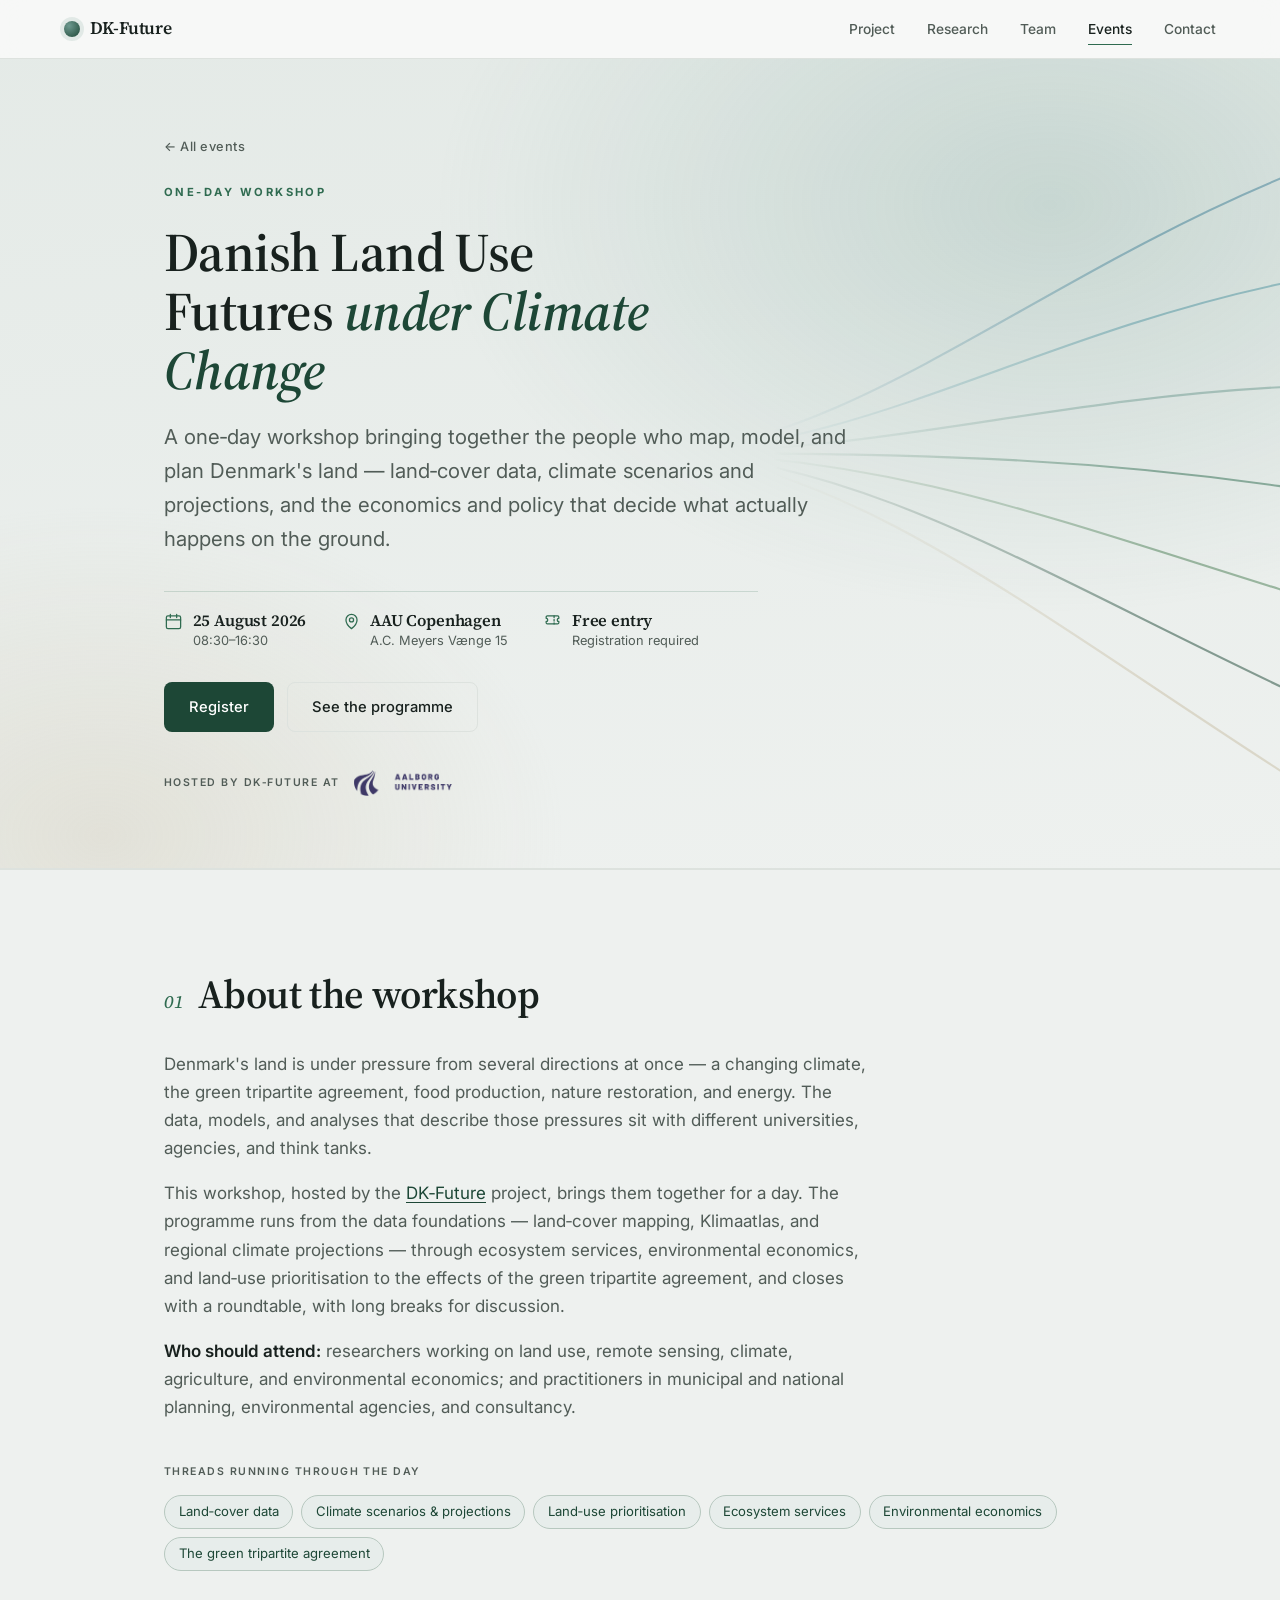
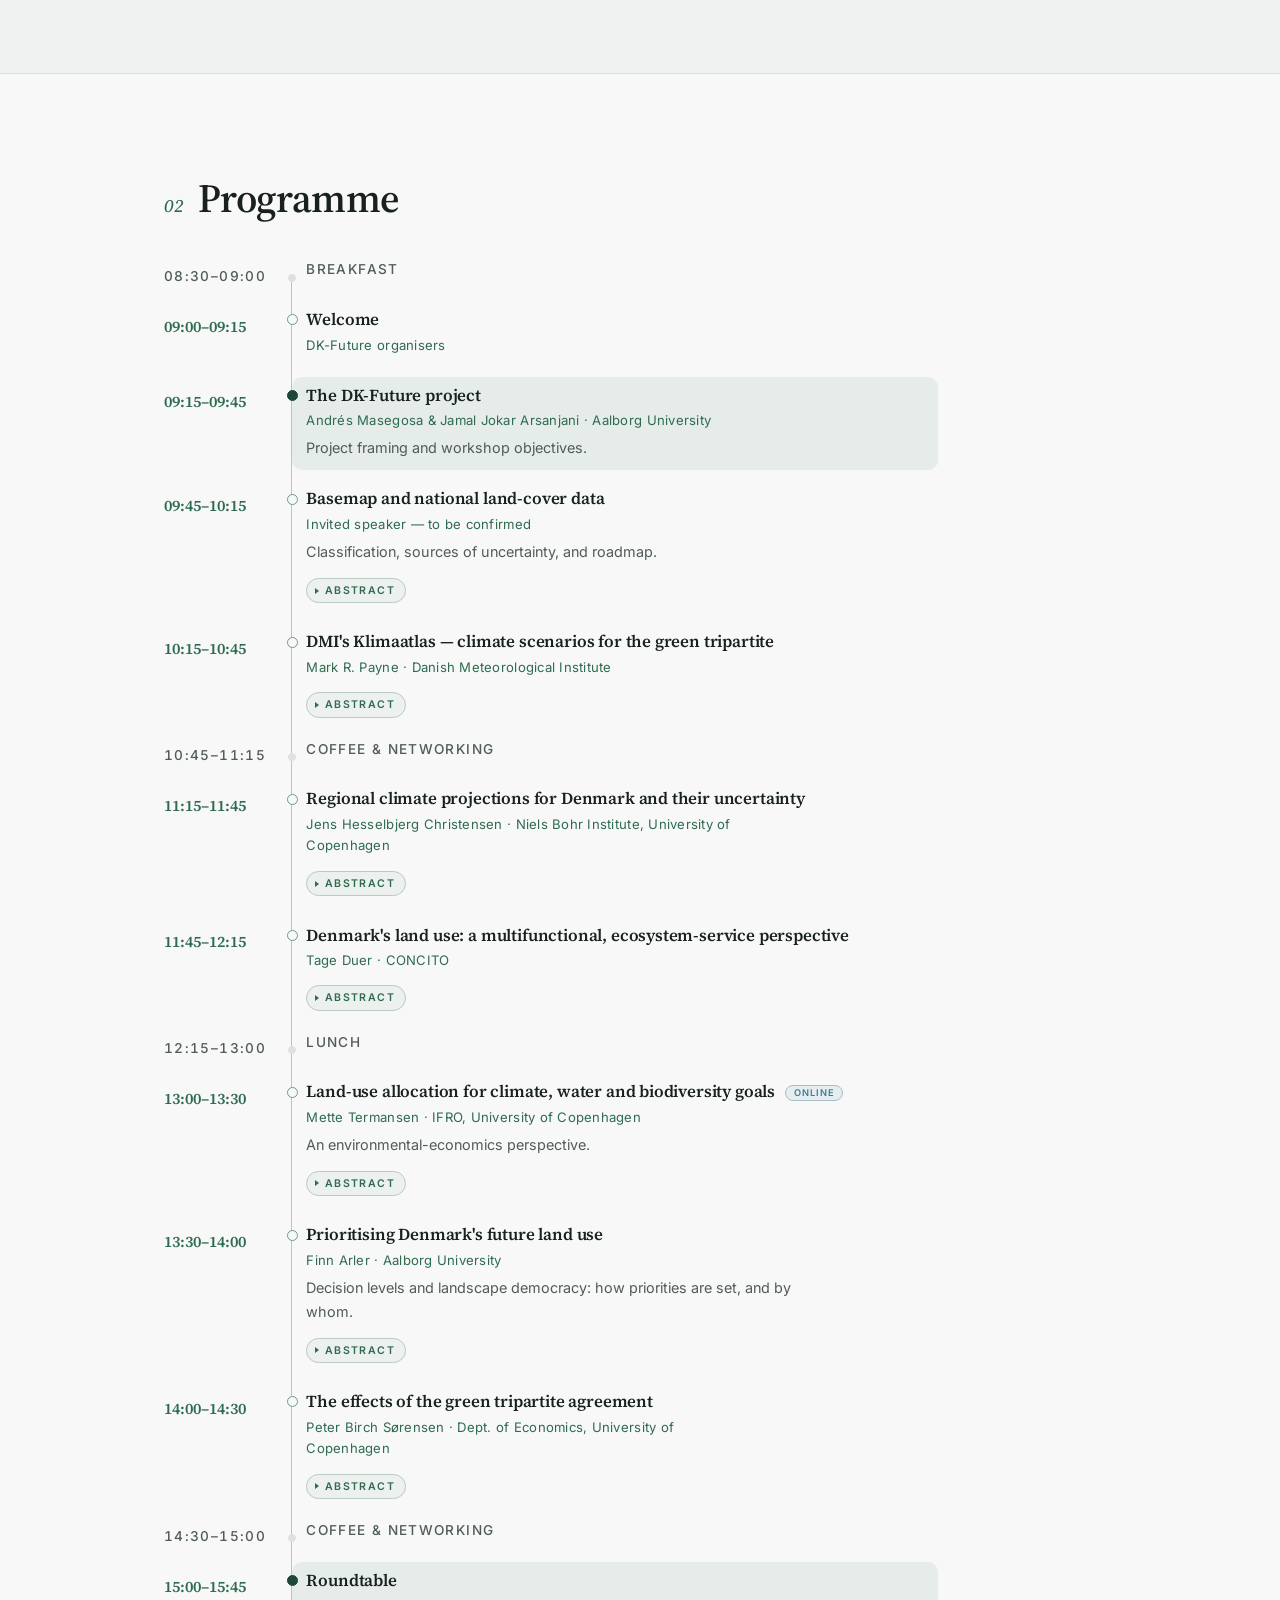
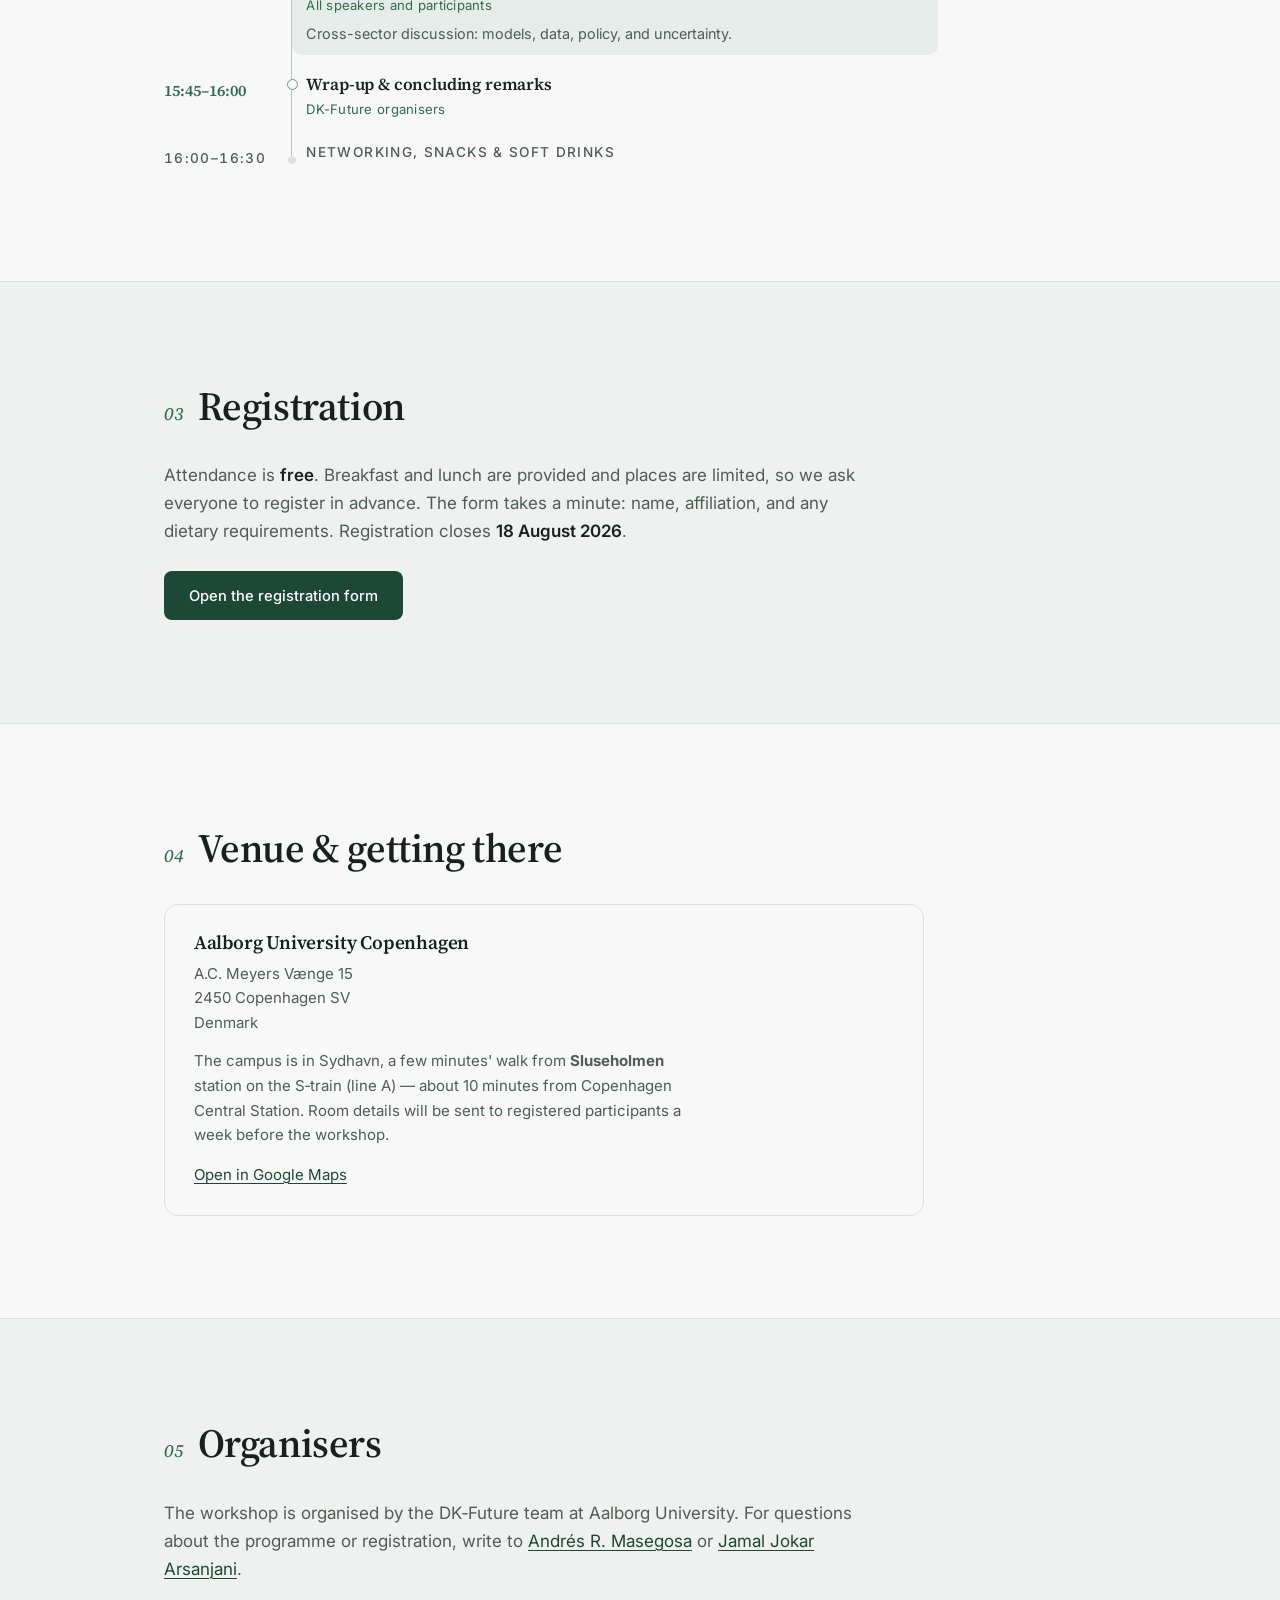
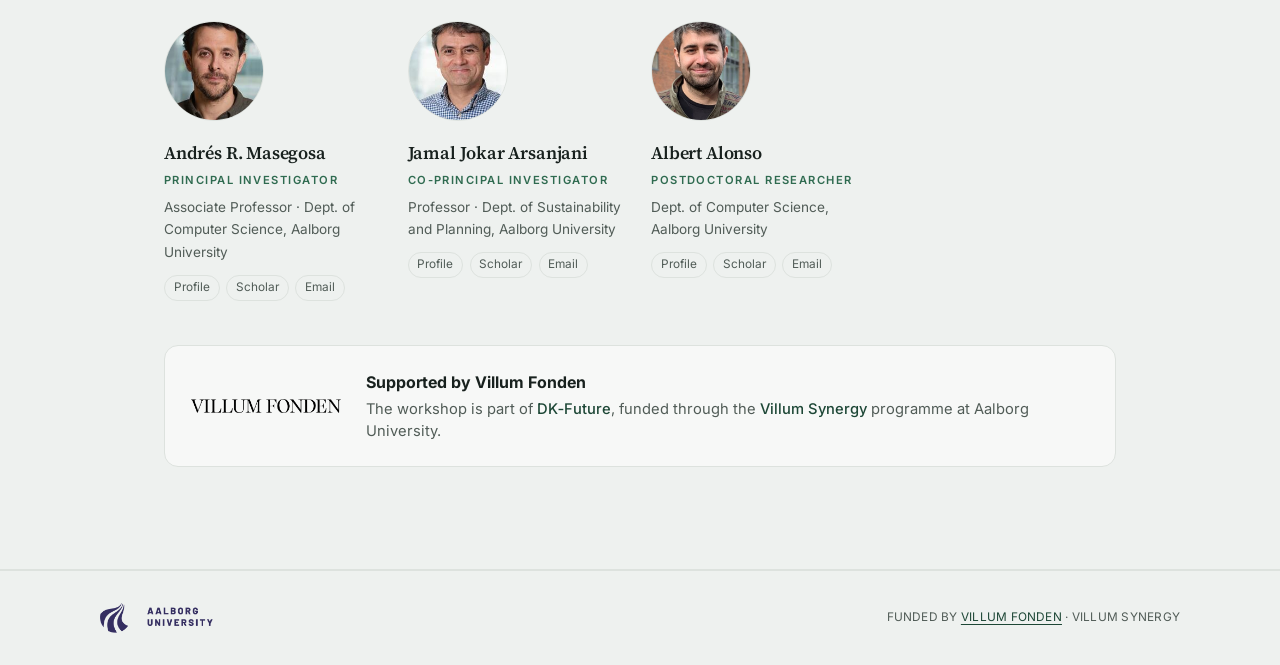
==== workshop-2026-08.html @ b2746bf3 "Reduce registration to the form button The card and its "Open" note wrapped a single link; the detai" ====
<!DOCTYPE html>
<html lang="en">
<head>
  <meta charset="UTF-8" />
  <meta name="viewport" content="width=device-width, initial-scale=1.0" />
  <title>Danish Land Use Futures under Climate Change — DK-Future Workshop</title>
  <meta name="description" content="A one-day DK-Future workshop on land use, climate scenarios, and geospatial modelling in Denmark. 25 August 2026, Aalborg University Copenhagen." />

  <!-- Open Graph -->
  <meta property="og:title" content="Danish Land Use Futures under Climate Change — DK-Future Workshop" />
  <meta property="og:description" content="One-day workshop on land use, climate scenarios, and geospatial modelling in Denmark. 25 August 2026, Aalborg University Copenhagen." />
  <meta property="og:type" content="website" />
  <meta property="og:url" content="https://dkfuture.dk/workshop-2026-08.html" />

  <link rel="icon" href="assets/favicon.svg" type="image/svg+xml" />
  <link rel="preconnect" href="https://fonts.googleapis.com" />
  <link rel="preconnect" href="https://fonts.gstatic.com" crossorigin />
  <link href="https://fonts.googleapis.com/css2?family=Source+Serif+4:ital,opsz,wght@0,8..60,400;0,8..60,500;0,8..60,600;1,8..60,400&family=Inter:wght@400;500;600&display=swap" rel="stylesheet" />
  <link rel="stylesheet" href="assets/style.css" />
</head>
<body class="page-workshop">
  <!-- ===================== Header ===================== -->
  <header class="site-header">
    <a class="brand" href="index.html">
      <span class="brand-mark" aria-hidden="true"></span>
      <span class="brand-text">DK&#8209;Future</span>
    </a>
    <nav class="site-nav">
      <a href="index.html#project">Project</a>
      <a href="index.html#research">Research</a>
      <a href="index.html#team">Team</a>
      <a href="index.html#events" class="is-current">Events</a>
      <a href="index.html#contact">Contact</a>
    </nav>
  </header>

  <!-- ===================== Hero ===================== -->
  <section class="wshero" id="top">
    <!-- The front page's forecast fan, cropped to the spreading half: the viewBox
         starts at the curves' shared origin (700,410), so it sits at the left edge
         and fades out there, with no stray convergence point in mid-air. -->
    <div class="wshero-art" aria-hidden="true">
      <svg class="dk-fan" viewBox="700 100 500 640" preserveAspectRatio="none">
        <path d="M700,410 C850,405 1000,248 1200,150" />
        <path d="M700,410 C860,408 1000,300 1200,250" />
        <path d="M700,410 C880,410 1010,360 1200,348" />
        <path d="M700,410 C860,412 1010,410 1200,442" />
        <path d="M700,410 C880,413 1010,470 1200,540" />
        <path d="M700,410 C860,416 1000,520 1200,632" />
        <path d="M700,410 C850,419 1000,560 1200,712" />
      </svg>
    </div>

    <div class="wshero-inner">
      <a class="backlink" href="index.html#events">&larr; All events</a>
      <p class="eyebrow">One-day workshop</p>
      <h1>Danish Land Use Futures <em>under Climate Change</em></h1>
      <p class="lede">
        A one&#8209;day workshop bringing together the people who map, model, and plan
        Denmark's land &mdash; land&#8209;cover data, climate scenarios and projections,
        and the economics and policy that decide what actually happens on the ground.
      </p>
      <ul class="wsmeta">
        <li>
          <svg viewBox="0 0 24 24" fill="none" stroke="currentColor" stroke-width="1.6" stroke-linecap="round" stroke-linejoin="round" aria-hidden="true">
            <rect x="3" y="5" width="18" height="16" rx="2"/><path d="M3 10h18M8 3v4M16 3v4"/>
          </svg>
          <span><strong>25 August 2026</strong>08:30&ndash;16:30</span>
        </li>
        <li>
          <svg viewBox="0 0 24 24" fill="none" stroke="currentColor" stroke-width="1.6" stroke-linecap="round" stroke-linejoin="round" aria-hidden="true">
            <path d="M12 21s7-5.3 7-11a7 7 0 1 0-14 0c0 5.7 7 11 7 11Z"/><circle cx="12" cy="10" r="2.6"/>
          </svg>
          <span><strong>AAU Copenhagen</strong>A.C. Meyers Vænge 15</span>
        </li>
        <li>
          <svg viewBox="0 0 24 24" fill="none" stroke="currentColor" stroke-width="1.6" stroke-linecap="round" stroke-linejoin="round" aria-hidden="true">
            <path d="M4 8V6.5A1.5 1.5 0 0 1 5.5 5h13A1.5 1.5 0 0 1 20 6.5V8a2 2 0 0 0 0 4v1.5a1.5 1.5 0 0 1-1.5 1.5h-13A1.5 1.5 0 0 1 4 13.5V12a2 2 0 0 0 0-4Z"/>
            <path d="M14 5v10" stroke-dasharray="2 2.4"/>
          </svg>
          <span><strong>Free entry</strong>Registration required</span>
        </li>
      </ul>

      <div class="hero-actions">
        <a class="btn btn-primary" href="#register">Register</a>
        <a class="btn btn-ghost" href="#programme">See the programme</a>
      </div>

      <p class="wshost">
        <span class="wshost-label">Hosted by DK&#8209;Future at</span>
        <a href="https://www.aau.dk/" target="_blank" rel="noopener" aria-label="Aalborg University">
          <img class="wshost-logo" src="assets/img/aau-logo.png" alt="Aalborg University" />
        </a>
      </p>
    </div>
  </section>

  <!-- ===================== About ===================== -->
  <section class="section section-alt" id="about">
    <div class="section-head reveal">
      <span class="section-num">01</span>
      <h2>About the workshop</h2>
    </div>
    <div class="prose reveal">
      <p>
        Denmark's land is under pressure from several directions at once &mdash; a changing
        climate, the green tripartite agreement, food production, nature restoration, and
        energy. The data, models, and analyses that describe those pressures sit with
        different universities, agencies, and think tanks.
      </p>
      <p>
        This workshop, hosted by the <a href="index.html#project">DK&#8209;Future</a> project,
        brings them together for a day. The programme runs from the data foundations &mdash;
        land&#8209;cover mapping, Klimaatlas, and regional climate projections &mdash; through
        ecosystem services, environmental economics, and land&#8209;use prioritisation to the
        effects of the green tripartite agreement, and closes with a roundtable, with long
        breaks for discussion.
      </p>
      <p>
        <strong>Who should attend:</strong> researchers working on land use, remote sensing,
        climate, agriculture, and environmental economics; and practitioners in municipal and
        national planning, environmental agencies, and consultancy.
      </p>
    </div>

    <div class="topics reveal">
      <span class="topics-label">Threads running through the day</span>
      <ul class="topic-list">
        <li>Land&#8209;cover data</li>
        <li>Climate scenarios &amp; projections</li>
        <li>Land&#8209;use prioritisation</li>
        <li>Ecosystem services</li>
        <li>Environmental economics</li>
        <li>The green tripartite agreement</li>
      </ul>
    </div>
  </section>

  <!-- ===================== Programme =====================
       Programme of 3 August 2026. Each row is one <li class="agenda-item"> with
       a time and a body; "is-break" for meals and coffee, "is-highlight" to tint
       an anchor session, <span class="agenda-tag"> for a badge such as Online.
       ====================================================== -->
  <section class="section" id="programme">
    <div class="section-head reveal">
      <span class="section-num">02</span>
      <h2>Programme</h2>
    </div>

    <ol class="agenda reveal">
      <li class="agenda-item is-break">
        <span class="agenda-time">08:30&ndash;09:00</span>
        <div class="agenda-body"><h3>Breakfast</h3></div>
      </li>

      <li class="agenda-item">
        <span class="agenda-time">09:00&ndash;09:15</span>
        <div class="agenda-body">
          <h3>Welcome</h3>
          <p class="agenda-who">DK-Future organisers</p>
        </div>
      </li>

      <li class="agenda-item is-highlight">
        <span class="agenda-time">09:15&ndash;09:45</span>
        <div class="agenda-body">
          <h3>The DK-Future project</h3>
          <p class="agenda-who">Andr&eacute;s Masegosa &amp; Jamal Jokar Arsanjani · Aalborg University</p>
          <p>Project framing and workshop objectives.</p>
        </div>
      </li>

      <li class="agenda-item">
        <span class="agenda-time">09:45&ndash;10:15</span>
        <div class="agenda-body">
          <h3>Basemap and national land-cover data</h3>
          <p class="agenda-who">Invited speaker &mdash; to be confirmed</p>
          <p>Classification, sources of uncertainty, and roadmap.</p>
          <details class="agenda-abstract">
            <summary>Abstract</summary>
            <p>To be announced.</p>
          </details>
        </div>
      </li>

      <li class="agenda-item">
        <span class="agenda-time">10:15&ndash;10:45</span>
        <div class="agenda-body">
          <h3>DMI's Klimaatlas &mdash; climate scenarios for the green tripartite</h3>
          <p class="agenda-who">Mark R. Payne · Danish Meteorological Institute</p>
          <details class="agenda-abstract">
            <summary>Abstract</summary>
            <p>To be announced.</p>
          </details>
        </div>
      </li>

      <li class="agenda-item is-break">
        <span class="agenda-time">10:45&ndash;11:15</span>
        <div class="agenda-body"><h3>Coffee &amp; networking</h3></div>
      </li>

      <li class="agenda-item">
        <span class="agenda-time">11:15&ndash;11:45</span>
        <div class="agenda-body">
          <h3>Regional climate projections for Denmark and their uncertainty</h3>
          <p class="agenda-who">Jens Hesselbjerg Christensen · Niels Bohr Institute, University of Copenhagen</p>
          <details class="agenda-abstract">
            <summary>Abstract</summary>
            <p>To be announced.</p>
          </details>
        </div>
      </li>

      <li class="agenda-item">
        <span class="agenda-time">11:45&ndash;12:15</span>
        <div class="agenda-body">
          <h3>Denmark's land use: a multifunctional, ecosystem-service perspective</h3>
          <p class="agenda-who">Tage Duer · CONCITO</p>
          <details class="agenda-abstract">
            <summary>Abstract</summary>
            <p>To be announced.</p>
          </details>
        </div>
      </li>

      <li class="agenda-item is-break">
        <span class="agenda-time">12:15&ndash;13:00</span>
        <div class="agenda-body"><h3>Lunch</h3></div>
      </li>

      <li class="agenda-item">
        <span class="agenda-time">13:00&ndash;13:30</span>
        <div class="agenda-body">
          <h3>Land-use allocation for climate, water and biodiversity goals <span class="agenda-tag">Online</span></h3>
          <p class="agenda-who">Mette Termansen · IFRO, University of Copenhagen</p>
          <p>An environmental-economics perspective.</p>
          <details class="agenda-abstract">
            <summary>Abstract</summary>
            <p>To be announced.</p>
          </details>
        </div>
      </li>

      <li class="agenda-item">
        <span class="agenda-time">13:30&ndash;14:00</span>
        <div class="agenda-body">
          <h3>Prioritising Denmark's future land use</h3>
          <p class="agenda-who">Finn Arler · Aalborg University</p>
          <p>Decision levels and landscape democracy: how priorities are set, and by whom.</p>
          <details class="agenda-abstract">
            <summary>Abstract</summary>
            <p>To be announced.</p>
          </details>
        </div>
      </li>

      <li class="agenda-item">
        <span class="agenda-time">14:00&ndash;14:30</span>
        <div class="agenda-body">
          <h3>The effects of the green tripartite agreement</h3>
          <p class="agenda-who">Peter Birch S&oslash;rensen · Dept. of Economics, University of Copenhagen</p>
          <details class="agenda-abstract">
            <summary>Abstract</summary>
            <p>To be announced.</p>
          </details>
        </div>
      </li>

      <li class="agenda-item is-break">
        <span class="agenda-time">14:30&ndash;15:00</span>
        <div class="agenda-body"><h3>Coffee &amp; networking</h3></div>
      </li>

      <li class="agenda-item is-highlight">
        <span class="agenda-time">15:00&ndash;15:45</span>
        <div class="agenda-body">
          <h3>Roundtable</h3>
          <p class="agenda-who">All speakers and participants</p>
          <p>Cross-sector discussion: models, data, policy, and uncertainty.</p>
        </div>
      </li>

      <li class="agenda-item">
        <span class="agenda-time">15:45&ndash;16:00</span>
        <div class="agenda-body">
          <h3>Wrap-up &amp; concluding remarks</h3>
          <p class="agenda-who">DK-Future organisers</p>
        </div>
      </li>

      <li class="agenda-item is-break">
        <span class="agenda-time">16:00&ndash;16:30</span>
        <div class="agenda-body"><h3>Networking, snacks &amp; soft drinks</h3></div>
      </li>
    </ol>
  </section>

  <!-- ===================== Speakers (hidden) =====================
       Removed from the live page while slots are still moving; the
       programme names every confirmed speaker in place. To restore,
       uncomment this block and renumber the sections below it.
       One card per invited talk, confirmed first, pending last.
       ==============================================================
  <section class="section section-alt" id="speakers">
    <div class="section-head reveal">
      <span class="section-num">03</span>
      <h2>Speakers</h2>
    </div>
    <p class="prose reveal">
      The day is built around seven invited talks, each 20&ndash;25 minutes plus discussion.
      Six speakers are confirmed; the land&#8209;cover slot is pending.
    </p>

    <div class="speakers reveal">
      <article class="speaker">
        <span class="speaker-topic">Land-use prioritisation</span>
        <span class="speaker-name">Finn Arler</span>
        <span class="speaker-affil">Dept. of Sustainability &amp; Planning, Aalborg University</span>
      </article>
      <article class="speaker">
        <span class="speaker-topic">Klimaatlas &amp; climate scenarios</span>
        <span class="speaker-name">Mark R. Payne</span>
        <span class="speaker-affil">Danish Meteorological Institute</span>
      </article>
      <article class="speaker">
        <span class="speaker-topic">Regional climate projections</span>
        <span class="speaker-name">Jens Hesselbjerg Christensen</span>
        <span class="speaker-affil">Niels Bohr Institute, University of Copenhagen</span>
      </article>
      <article class="speaker">
        <span class="speaker-topic">Ecosystem services</span>
        <span class="speaker-name">Tage Duer</span>
        <span class="speaker-affil">CONCITO</span>
      </article>
      <article class="speaker">
        <span class="speaker-topic">Environmental economics</span>
        <span class="speaker-name">Mette Termansen</span>
        <span class="speaker-affil">IFRO, University of Copenhagen · joining online</span>
      </article>
      <article class="speaker">
        <span class="speaker-topic">Green tripartite agreement</span>
        <span class="speaker-name">Peter Birch S&oslash;rensen</span>
        <span class="speaker-affil">Dept. of Economics, University of Copenhagen</span>
      </article>
      <article class="speaker is-tba">
        <span class="speaker-topic">Basemap &amp; land-cover data</span>
        <span class="speaker-name">To be confirmed</span>
      </article>
    </div>
  </section>
       ============================================================== -->

  <!-- ===================== Registration =====================
       The Microsoft Form is wired up as a link. To embed it inline instead:
       Microsoft Forms -> Collect responses -> Embed -> copy the <iframe>,
       drop it in above the button and give it class="ms-form", keeping the
       button as a fallback for browsers that block third-party frames.
       ======================================================== -->
  <section class="section section-alt" id="register">
    <div class="section-head reveal">
      <span class="section-num">03</span>
      <h2>Registration</h2>
    </div>
    <div class="prose reveal">
      <p>
        Attendance is <strong>free</strong>. Breakfast and lunch are provided and places are
        limited, so we ask everyone to register in advance. The form takes a minute: name,
        affiliation, and any dietary requirements.
        <!-- TODO: confirm this deadline. -->
        Registration closes <strong>18 August 2026</strong>.
      </p>
    </div>

    <div class="register-actions reveal">
      <a class="btn btn-primary" href="https://forms.cloud.microsoft/e/bhUfKNhaGk" target="_blank" rel="noopener">Open the registration form</a>
    </div>
  </section>

  <!-- ===================== Venue ===================== -->
  <section class="section" id="venue">
    <div class="section-head reveal">
      <span class="section-num">04</span>
      <h2>Venue &amp; getting there</h2>
    </div>
    <div class="venue reveal">
      <div class="venue-body">
        <h3>Aalborg University Copenhagen</h3>
        <p class="venue-address">
          A.C. Meyers Vænge 15<br />
          2450 Copenhagen SV<br />
          Denmark
        </p>
        <p>
          The campus is in Sydhavn, a few minutes' walk from <strong>Sluseholmen</strong>
          station on the S&#8209;train (line A) &mdash; about 10 minutes from Copenhagen
          Central Station. Room details will be sent to registered participants a week
          before the workshop.
        </p>
        <p>
          <a href="https://www.google.com/maps/search/?api=1&amp;query=A.C.+Meyers+V%C3%A6nge+15%2C+2450+Copenhagen" target="_blank" rel="noopener">Open in Google&nbsp;Maps</a>
        </p>
      </div>
    </div>
  </section>

  <!-- ===================== Organisers ===================== -->
  <section class="section section-alt" id="organisers">
    <div class="section-head reveal">
      <span class="section-num">05</span>
      <h2>Organisers</h2>
    </div>
    <p class="prose reveal">
      The workshop is organised by the DK&#8209;Future team at Aalborg University.
      For questions about the programme or registration, write to
      <a href="mailto:arma@cs.aau.dk">Andrés R. Masegosa</a> or
      <a href="mailto:jja@plan.aau.dk">Jamal Jokar Arsanjani</a>.
    </p>
    <!-- Names must match assets/people.js exactly; order is respected. -->
    <div class="team-grid reveal" data-people="Andrés R. Masegosa|Jamal Jokar Arsanjani|Albert Alonso"><!-- populated from assets/people.js --></div>

    <a class="funding reveal" href="https://villumfonden.dk/da/projekt/dk-future-probabilistic-geospatial-machine-learning-predicting-future-danish-land-use-under" target="_blank" rel="noopener">
      <img class="funding-logo" src="assets/img/villum-logo.png" alt="Villum Fonden" loading="lazy" />
      <span class="funding-text">
        <strong>Supported by Villum Fonden</strong>
        The workshop is part of <em>DK&#8209;Future</em>, funded through the
        <em>Villum Synergy</em> programme at Aalborg University.
      </span>
    </a>
  </section>

  <!-- ===================== Footer ===================== -->
  <footer class="site-footer">
    <div class="footer-inner">
      <a class="footer-logo-link" href="https://www.aau.dk/" target="_blank" rel="noopener" aria-label="Aalborg University">
        <img class="footer-logo" src="assets/img/aau-logo.png" alt="Aalborg University" loading="lazy" />
      </a>
      <span>Funded by <a href="https://villumfonden.dk/da/projekt/dk-future-probabilistic-geospatial-machine-learning-predicting-future-danish-land-use-under" target="_blank" rel="noopener">Villum Fonden</a> · Villum Synergy</span>
    </div>
  </footer>

  <script src="assets/people.js"></script>
  <script src="assets/main.js"></script>
</body>
</html>
---- assets/style.css ----
/* ============================================================
   DK-Future — styles
   Calm, technical, slightly futuristic. Nordic earth & sea tones
   on a cool off-white, with a monospace voice for data labels.
   ============================================================ */

:root {
  --bg: #f7f8f7;
  --bg-alt: #eef1ef;
  --ink: #18211e;
  --ink-soft: #515c57;
  --line: #dde2de;
  --green: #2f6b50;       /* fjord green */
  --green-deep: #1d4736;
  --sea: #3f7e96;         /* north-sea blue */
  --cyan: #6e9a90;        /* muted teal accent */
  --sand: #c9bfa6;
  --accent: var(--green);

  --max: 1080px;
  --pad: clamp(1.25rem, 5vw, 4rem);

  --display: "Source Serif 4", Georgia, "Times New Roman", serif;
  --sans: "Inter", system-ui, -apple-system, "Segoe UI", sans-serif;
}

* { box-sizing: border-box; }

html { scroll-behavior: smooth; }

body {
  margin: 0;
  background: var(--bg);
  color: var(--ink);
  font-family: var(--sans);
  font-size: 17px;
  line-height: 1.65;
  -webkit-font-smoothing: antialiased;
}

a { color: var(--green-deep); text-decoration-thickness: 1px; text-underline-offset: 3px; }
a:hover { color: var(--green); }

h1, h2, h3 {
  font-family: var(--display);
  font-weight: 600;
  line-height: 1.1;
  letter-spacing: -0.01em;
}

/* A quiet, academic "label" voice: letter-spaced small caps */
.eyebrow, .fact-label, .person-role, .partners, .footer-inner {
  font-family: var(--sans);
  text-transform: uppercase;
  letter-spacing: 0.13em;
}

/* ===================== Header ===================== */
.site-header {
  position: sticky;
  top: 0;
  z-index: 50;
  display: flex;
  align-items: center;
  justify-content: space-between;
  padding: 0.9rem var(--pad);
  background: color-mix(in srgb, var(--bg) 80%, transparent);
  backdrop-filter: blur(12px);
  border-bottom: 1px solid var(--line);
}
.brand { display: flex; align-items: center; gap: 0.6rem; text-decoration: none; color: var(--ink); }
.brand-text { font-family: var(--display); font-weight: 600; font-size: 1.1rem; letter-spacing: -0.02em; }
.brand-mark {
  width: 16px; height: 16px; border-radius: 50%;
  background: radial-gradient(circle at 32% 30%, var(--cyan), var(--green-deep));
  box-shadow: 0 0 0 4px color-mix(in srgb, var(--cyan) 16%, transparent);
}
.site-nav { display: flex; gap: clamp(0.9rem, 2.5vw, 2rem); }
.site-nav a {
  color: var(--ink-soft); text-decoration: none; font-size: 0.86rem; font-weight: 500;
  position: relative; padding: 0.2rem 0;
}
.site-nav a::after {
  content: ""; position: absolute; left: 0; bottom: -2px; width: 0; height: 1.5px;
  background: var(--cyan); transition: width 0.25s ease;
}
.site-nav a:hover { color: var(--ink); }
.site-nav a:hover::after { width: 100%; }
.site-nav a.is-current { color: var(--ink); }
.site-nav a.is-current::after { width: 100%; background: var(--green); }

/* ===================== Hero ===================== */
.hero {
  position: relative;
  overflow: hidden;
  display: flex;
  align-items: center;
  min-height: min(76vh, 660px);
  padding-block: clamp(3rem, 7vh, 5rem);
}
.hero-inner {
  width: 100%; max-width: var(--max);
  margin: 0 auto; padding-inline: var(--pad);
}
.hero-content { position: relative; z-index: 2; max-width: 560px; }
.eyebrow {
  text-transform: uppercase; letter-spacing: 0.22em; font-size: 0.7rem;
  font-weight: 700; color: var(--green); margin: 0 0 1.4rem;
}
.hero h1 {
  font-size: clamp(2.5rem, 6.6vw, 4.8rem);
  font-weight: 600;
  letter-spacing: -0.012em;
  line-height: 1.06;
  margin: 0 0 1.5rem;
  color: var(--ink);
}
.hero h1 em { font-style: italic; color: var(--green-deep); }
.lede { font-size: clamp(1.05rem, 1.9vw, 1.28rem); color: var(--ink-soft); max-width: 46ch; margin: 0 0 2.2rem; }

.hero-actions { display: flex; gap: 0.8rem; flex-wrap: wrap; }
.btn {
  display: inline-flex; align-items: center; padding: 0.72rem 1.5rem; border-radius: 8px;
  font-weight: 500; font-size: 0.92rem; text-decoration: none; transition: all 0.2s ease;
  border: 1px solid transparent;
}
.btn-primary { background: var(--green-deep); color: #fff; }
.btn-primary:hover { background: var(--green); color: #fff; }
.btn-ghost { border-color: var(--line); color: var(--ink); }
.btn-ghost:hover { border-color: var(--green); color: var(--green-deep); }

/* Hero backdrop: Denmark land-use mosaic + projected forecast fan */
.landscape { position: absolute; inset: 0; z-index: 1; pointer-events: none; overflow: hidden; }
.hero-art {
  position: absolute;
  right: -1%; top: 50%;
  width: clamp(480px, 40vw, 980px); aspect-ratio: 1.42;
  transform: translate(var(--dk-x, 0px), calc(-50% + var(--dk-y, 0px)));
  will-change: transform;
}
/* Denmark sits in the left ~64% of the art zone */
.denmark {
  position: absolute; left: 0; top: 0; height: 100%; width: 64%;
  opacity: 0.92;
}
.denmark-canvas { width: 100%; height: 100%; display: block; }
.dk-pathdata { position: absolute; width: 0; height: 0; }

/* Forecast fan, projected east from the country */
.dk-fan {
  position: absolute; inset: 0; width: 100%; height: 100%;
  fill: none; stroke-width: 2; stroke-linecap: round;
}
.dk-fan path { transform-origin: 58% 51%; animation: spread 9s ease-in-out infinite alternate; }
.dk-fan path:nth-child(1) { stroke: var(--sea);       animation-delay: -0.3s; }
.dk-fan path:nth-child(2) { stroke: #4f93a0;          animation-delay: -1.5s; }
.dk-fan path:nth-child(3) { stroke: var(--cyan);      animation-delay: -2.7s; }
.dk-fan path:nth-child(4) { stroke: var(--green);     animation-delay: -3.9s; }
.dk-fan path:nth-child(5) { stroke: #4a7d54;          animation-delay: -5.1s; }
.dk-fan path:nth-child(6) { stroke: var(--green-deep); animation-delay: -6.3s; }
.dk-fan path:nth-child(7) { stroke: var(--sand);      animation-delay: -7.5s; }
@keyframes spread {
  from { transform: scaleY(0.9);  opacity: 0.78; }
  to   { transform: scaleY(1.08); opacity: 1; }
}

/* ===================== Sections ===================== */
.section { padding: clamp(3.5rem, 8vw, 6.5rem) var(--pad); max-width: var(--max); margin: 0 auto; }
.section-alt { max-width: none; background: var(--bg-alt); border-block: 1px solid var(--line); }
.section-alt > * { max-width: var(--max); margin-inline: auto; }

.section-head { display: flex; align-items: baseline; gap: 0.85rem; margin-bottom: 2rem; }
.section-num {
  font-family: var(--display); font-style: italic; font-weight: 500;
  font-size: 1.15rem; color: var(--green);
}
.section-head h2 { font-size: clamp(1.7rem, 4vw, 2.5rem); margin: 0; }

.prose { max-width: 64ch; color: var(--ink-soft); }
.prose p { margin: 0 0 1.1rem; }
.prose strong { color: var(--ink); font-weight: 600; }
.prose em { font-style: normal; color: var(--green-deep); font-weight: 500; }

/* Facts */
.facts {
  display: grid; grid-template-columns: repeat(auto-fit, minmax(150px, 1fr));
  gap: 1px; margin-top: 2.8rem; background: var(--line);
  border: 1px solid var(--line); border-radius: 12px; overflow: hidden;
}
.fact { background: var(--bg); padding: 1.25rem 1.35rem; display: flex; flex-direction: column; gap: 0.4rem; }
.fact-label { font-size: 0.66rem; text-transform: uppercase; letter-spacing: 0.14em; color: var(--ink-soft); }
.fact-value { font-family: var(--display); font-weight: 600; font-size: 1.3rem; color: var(--green-deep); letter-spacing: -0.01em; }

/* Funding acknowledgment */
.funding {
  display: flex; align-items: center; gap: 1.6rem; margin-top: 1rem;
  padding: 1.5rem 1.6rem; border: 1px solid var(--line); border-radius: 14px;
  background: var(--bg); text-decoration: none; color: inherit;
  transition: border-color 0.2s ease, box-shadow 0.2s ease;
}
.funding:hover { border-color: color-mix(in srgb, var(--green) 40%, var(--line)); box-shadow: 0 12px 30px -22px var(--green-deep); }
.funding-logo {
  flex: 0 0 auto; width: 150px; height: auto; align-self: center;
}
.funding-text { display: block; font-size: 0.92rem; color: var(--ink-soft); line-height: 1.5; }
.funding-text strong { display: block; color: var(--ink); font-size: 1rem; margin-bottom: 0.2rem; }
.funding-text em { font-style: normal; color: var(--green-deep); font-weight: 500; }
.footer-inner a { color: var(--green-deep); }
.footer-logo-link { display: inline-flex; align-items: center; }
.footer-logo { height: 30px; width: auto; opacity: 0.9; transition: opacity 0.2s ease; }
.footer-logo-link:hover .footer-logo { opacity: 1; }

@media (max-width: 480px) { .funding { flex-direction: column; align-items: flex-start; } }

/* Research cards */
.cards { display: grid; grid-template-columns: repeat(2, 1fr); gap: 1.1rem; }
.rcard {
  display: flex; gap: 1.15rem; align-items: flex-start;
  background: var(--bg); border: 1px solid var(--line); border-radius: 14px;
  padding: 1.6rem 1.55rem;
  transition: border-color 0.2s ease, transform 0.2s ease, box-shadow 0.2s ease;
}
.rcard:hover {
  transform: translateY(-2px);
  border-color: color-mix(in srgb, var(--tone) 50%, var(--line));
  box-shadow: 0 12px 30px -22px color-mix(in srgb, var(--tone) 80%, black);
}
.rcard-icon {
  flex: 0 0 auto; width: 46px; height: 46px; display: grid; place-items: center;
  border-radius: 12px; color: var(--tone);
  background: color-mix(in srgb, var(--tone) 11%, var(--bg));
  border: 1px solid color-mix(in srgb, var(--tone) 24%, var(--line));
}
.rcard-icon svg { width: 24px; height: 24px; display: block; }
.rcard-kicker {
  font-size: 0.66rem; font-weight: 600; text-transform: uppercase; letter-spacing: 0.14em;
  color: var(--tone);
}
.rcard h3 { font-size: 1.12rem; margin: 0.18rem 0 0.45rem; color: var(--ink); }
.rcard p { margin: 0; color: var(--ink-soft); font-size: 0.93rem; line-height: 1.55; }

@media (max-width: 640px) { .cards { grid-template-columns: 1fr; } }

/* Team */
.team-grid { display: grid; grid-template-columns: repeat(auto-fill, minmax(200px, 1fr)); gap: 1.6rem 1.4rem; margin-top: 2.4rem; }
.person { display: flex; flex-direction: column; gap: 0.12rem; }
.person-avatar {
  width: 100px; height: 100px; border-radius: 50%; margin-bottom: 0.9rem;
  display: grid; place-items: center; font-family: var(--display); font-weight: 500; font-size: 1.65rem;
  color: var(--green-deep); letter-spacing: -0.02em;
  background: color-mix(in srgb, var(--green) 9%, var(--bg));
  border: 1px solid var(--line);
  object-fit: cover;
}
.person-name { font-family: var(--display); font-weight: 600; font-size: 1.12rem; letter-spacing: -0.01em; }
.person-role { font-size: 0.7rem; font-weight: 600; color: var(--green); margin-top: 0.15rem; }
.person-affil { font-size: 0.85rem; color: var(--ink-soft); margin-top: 0.25rem; }
.person-links { margin-top: 0.6rem; display: flex; flex-wrap: wrap; gap: 0.4rem; }
.person-links a {
  font-size: 0.74rem; color: var(--ink-soft); text-decoration: none;
  padding: 0.14rem 0.55rem; border: 1px solid var(--line); border-radius: 999px; transition: all 0.18s ease;
}
.person-links a:hover { color: var(--green-deep); border-color: var(--green); background: color-mix(in srgb, var(--green) 7%, transparent); }

.partners { margin-top: 3rem; color: var(--ink-soft); font-size: 0.82rem; letter-spacing: 0.04em; }
.partners .dot { margin: 0 0.6rem; color: var(--sand); }

/* Events */
.event {
  display: flex; gap: 1.6rem; align-items: flex-start;
  background: var(--bg); border: 1px solid var(--line); border-radius: 14px;
  padding: 1.7rem 1.8rem; max-width: 760px;
}
.event-date {
  flex: 0 0 auto; width: 84px; text-align: center; line-height: 1;
  border: 1px solid var(--line); border-radius: 12px; padding: 0.85rem 0.5rem;
  background: color-mix(in srgb, var(--green) 6%, var(--bg));
}
.event-day { display: block; font-family: var(--display); font-weight: 600; font-size: 2rem; color: var(--green-deep); }
.event-month { display: block; margin-top: 0.2rem; font-size: 0.8rem; font-weight: 600; text-transform: uppercase; letter-spacing: 0.1em; color: var(--green); }
.event-year { display: block; margin-top: 0.15rem; font-size: 0.72rem; color: var(--ink-soft); }
.event-body { flex: 1; }
.event-status {
  display: inline-block; font-size: 0.66rem; font-weight: 600; text-transform: uppercase;
  letter-spacing: 0.13em; color: var(--green-deep);
  background: color-mix(in srgb, var(--cyan) 22%, transparent);
  padding: 0.22rem 0.6rem; border-radius: 999px; margin-bottom: 0.7rem;
}
.event-body h3 { font-size: 1.3rem; margin: 0 0 0.35rem; color: var(--ink); }
.event-meta { margin: 0 0 0.7rem; font-size: 0.85rem; color: var(--green); text-transform: uppercase; letter-spacing: 0.08em; }
.event-body p { margin: 0; color: var(--ink-soft); font-size: 0.96rem; max-width: 52ch; }

/* The event card doubles as a link to the workshop page. */
a.event {
  text-decoration: none; color: inherit;
  transition: border-color 0.2s ease, transform 0.2s ease, box-shadow 0.2s ease;
}
a.event:hover {
  transform: translateY(-2px);
  border-color: color-mix(in srgb, var(--green) 40%, var(--line));
  box-shadow: 0 12px 30px -22px var(--green-deep);
}
a.event:hover .event-body h3 { color: var(--green-deep); }
.event-more {
  display: inline-flex; align-items: center; gap: 0.35rem; margin-top: 0.9rem;
  font-size: 0.84rem; font-weight: 500; color: var(--green-deep);
}
.event-more .arrow { transition: transform 0.2s ease; }
a.event:hover .event-more .arrow { transform: translateX(3px); }

@media (max-width: 480px) {
  .event { flex-direction: column; gap: 1rem; }
}

/* ===================== Footer ===================== */
.site-footer { border-top: 1px solid var(--line); padding: 2rem var(--pad); background: var(--bg-alt); }
.footer-inner {
  max-width: var(--max); margin: 0 auto; display: flex; justify-content: space-between;
  align-items: center; gap: 1rem; flex-wrap: wrap; font-size: 0.74rem; color: var(--ink-soft); letter-spacing: 0.02em;
}

/* ===================== Reveal animation ===================== */
.reveal { opacity: 0; transform: translateY(18px); transition: opacity 0.7s ease, transform 0.7s ease; }
.reveal.in { opacity: 1; transform: none; }

@media (prefers-reduced-motion: reduce) {
  .reveal { opacity: 1; transform: none; transition: none; }
  .denmark-grid rect { transition: none; }
  .dk-fan path { animation: none; }
  html { scroll-behavior: auto; }
}

/* The Denmark mosaic is a desktop flourish; on narrow screens it would
   sit behind the body text, so we drop it and tighten the hero instead. */
@media (max-width: 1000px) {
  .landscape { display: none; }
  .hero { min-height: auto; }
}

@media (max-width: 560px) {
  .brand-text { display: none; }
  .footer-inner { flex-direction: column; align-items: flex-start; }
}

/* ============================================================
   Workshop pages (workshop-<yyyy>-<mm>.html)
   ============================================================ */

/* The full-bleed bands here hold a mix of wide and narrow blocks. Indent the
   band itself to where a plain .section's text starts, then let every child
   sit flush left with its own width — so prose (64ch), the agenda (760px) and
   the section headings all share one left edge down the page. */
.page-workshop .section-alt {
  padding-inline: max(var(--pad), calc((100% - var(--max)) / 2 + var(--pad)));
}
.page-workshop .section-alt > * { margin-inline: 0; }

/* --- Hero --- */
.wshero {
  position: relative; overflow: hidden;
  padding-block: clamp(2.5rem, 7vw, 4.5rem) clamp(3rem, 7vw, 4.5rem);
  border-bottom: 1px solid var(--line);
  background:
    radial-gradient(90ch 60ch at 82% 18%, color-mix(in srgb, var(--cyan) 26%, transparent), transparent 62%),
    radial-gradient(70ch 50ch at 8% 96%, color-mix(in srgb, var(--sand) 30%, transparent), transparent 60%),
    linear-gradient(175deg, color-mix(in srgb, var(--green) 5%, var(--bg-alt)), var(--bg-alt));
}
.wshero-art {
  position: absolute; right: 0; top: 50%; transform: translateY(-50%);
  width: min(620px, 50%); aspect-ratio: 0.92;
  opacity: 0.5; pointer-events: none;
  -webkit-mask-image: linear-gradient(to right, transparent 18%, #000 80%);
          mask-image: linear-gradient(to right, transparent 18%, #000 80%);
}
/* The curves now pivot on their origin at the left edge, not the fan's middle. */
.wshero-art .dk-fan path { transform-origin: 0% 48%; }

/* Date / venue / price, inline under the lede */
.wsmeta {
  display: flex; flex-wrap: wrap; gap: 0.6rem 2.2rem;
  list-style: none; margin: 0 0 2rem; padding: 1.1rem 0 0;
  border-top: 1px solid color-mix(in srgb, var(--green) 18%, transparent);
  max-width: 54ch;
}
.wsmeta li { display: flex; align-items: flex-start; gap: 0.6rem; }
.wsmeta svg { width: 19px; height: 19px; flex: 0 0 auto; margin-top: 0.15rem; color: var(--green); }
.wsmeta span { display: flex; flex-direction: column; font-size: 0.8rem; color: var(--ink-soft); line-height: 1.4; }
.wsmeta strong {
  font-family: var(--display); font-size: 1.02rem; font-weight: 600;
  color: var(--ink); letter-spacing: -0.01em;
}
.wshero-inner {
  position: relative; z-index: 2;
  max-width: var(--max); margin: 0 auto; padding-inline: var(--pad);
}
.wshero h1 {
  font-size: clamp(2rem, 4.8vw, 3.4rem);
  line-height: 1.08; margin: 0 0 1.3rem; max-width: 18ch;
}
.wshero h1 em { font-style: italic; color: var(--green-deep); }
.wshero .lede { max-width: 54ch; }

.backlink {
  display: inline-block; margin-bottom: 1.6rem;
  font-size: 0.8rem; font-weight: 500; letter-spacing: 0.04em;
  color: var(--ink-soft); text-decoration: none;
}
.backlink:hover { color: var(--green-deep); }

.page-workshop .funding { margin-top: 2.8rem; }

/* Host lockup */
.wshost { display: flex; align-items: center; gap: 0.9rem; margin: 2.4rem 0 0; }
.wshost-label {
  font-size: 0.66rem; font-weight: 600; text-transform: uppercase;
  letter-spacing: 0.14em; color: var(--ink-soft);
}
.wshost-logo { height: 26px; width: auto; display: block; opacity: 0.85; transition: opacity 0.2s ease; }
.wshost a:hover .wshost-logo { opacity: 1; }

/* --- Themes --- */
.topics { margin-top: 2.6rem; }
.topics-label {
  display: block; font-size: 0.66rem; font-weight: 600; text-transform: uppercase;
  letter-spacing: 0.14em; color: var(--ink-soft); margin-bottom: 0.9rem;
}
.topic-list { display: flex; flex-wrap: wrap; gap: 0.5rem; list-style: none; margin: 0; padding: 0; }
.topic-list li {
  font-size: 0.82rem; color: var(--green-deep);
  padding: 0.32rem 0.85rem; border-radius: 999px;
  border: 1px solid color-mix(in srgb, var(--green) 22%, var(--line));
  background: color-mix(in srgb, var(--cyan) 12%, var(--bg));
}

/* --- Agenda --- */
/* A timeline: times in the left column, a rail of markers, then the session. */
.agenda { list-style: none; margin: 0; padding: 0; max-width: 760px; }
.agenda-item {
  position: relative;
  display: grid; grid-template-columns: 7rem 1.9rem 1fr;
  padding-block: 0.95rem;
}
.agenda-item::before {          /* rail */
  content: ""; position: absolute; left: calc(7rem + 0.95rem);
  top: 0; bottom: 0; width: 1px;
  background: color-mix(in srgb, var(--green) 22%, var(--line));
}
.agenda-item:first-child::before { top: 1.35rem; }
.agenda-item:last-child::before { bottom: calc(100% - 1.35rem); }
.agenda-item::after {           /* marker */
  content: ""; position: absolute; left: calc(7rem + 0.95rem - 4.5px); top: 1.15rem;
  width: 9px; height: 9px; border-radius: 50%;
  background: var(--bg); border: 1.5px solid var(--cyan);
}
.agenda-time {
  padding-top: 0.15rem;
  font-family: var(--display); font-weight: 600; font-size: 0.98rem;
  font-variant-numeric: tabular-nums; color: var(--green);
}
.agenda-body { grid-column: 3; min-width: 0; }
.agenda-body h3 { font-size: 1.05rem; margin: 0; color: var(--ink); }
.agenda-body p { margin: 0.3rem 0 0; font-size: 0.9rem; color: var(--ink-soft); max-width: 56ch; }
.agenda-who { font-size: 0.82rem !important; color: var(--green) !important; letter-spacing: 0.02em; }
.agenda-tag {
  display: inline-block; vertical-align: 0.18em; margin-left: 0.4rem;
  white-space: nowrap;
  font-family: var(--sans); font-size: 0.58rem; font-weight: 600;
  text-transform: uppercase; letter-spacing: 0.11em; color: var(--sea);
  padding: 0.12rem 0.45rem; border-radius: 999px;
  border: 1px solid color-mix(in srgb, var(--sea) 35%, var(--line));
  background: color-mix(in srgb, var(--sea) 9%, transparent);
}
/* Click-to-expand abstract. The title is the heading above; drop "To be
   announced." for the real abstract as each speaker sends it in. */
.agenda-abstract { margin-top: 0.6rem; }
.agenda-abstract summary {
  display: inline-flex; align-items: center; gap: 0.4rem;
  width: max-content; cursor: pointer; list-style: none;
  font-size: 0.66rem; font-weight: 600; text-transform: uppercase;
  letter-spacing: 0.13em; color: var(--green);
  padding: 0.18rem 0.6rem 0.18rem 0.45rem; border-radius: 999px;
  border: 1px solid color-mix(in srgb, var(--green) 20%, var(--line));
  background: color-mix(in srgb, var(--green) 5%, transparent);
  transition: border-color 0.2s ease, background 0.2s ease;
}
.agenda-abstract summary::-webkit-details-marker { display: none; }
.agenda-abstract summary::before {
  content: ""; width: 0; height: 0;
  border-left: 4.5px solid currentColor;
  border-block: 3.5px solid transparent;
  transition: transform 0.2s ease;
}
.agenda-abstract[open] summary::before { transform: rotate(90deg); }
.agenda-abstract summary:hover {
  border-color: color-mix(in srgb, var(--green) 45%, var(--line));
  background: color-mix(in srgb, var(--green) 9%, transparent);
}
.agenda-abstract summary:focus-visible { outline: 2px solid var(--cyan); outline-offset: 2px; }
.agenda-abstract > p {
  margin: 0.6rem 0 0; padding-left: 0.6rem;
  border-left: 2px solid color-mix(in srgb, var(--sand) 70%, var(--line));
  font-size: 0.88rem; color: var(--ink-soft); max-width: 56ch;
}

/* Anchor sessions are tinted and get a filled marker; breaks recede. */
.agenda-item.is-highlight::after { background: var(--green-deep); border-color: var(--green-deep); }
.agenda-item.is-highlight .agenda-body {
  background: color-mix(in srgb, var(--cyan) 13%, transparent);
  padding: 0.6rem 0.9rem; margin: -0.6rem -0.9rem; border-radius: 10px;
}
.agenda-item.is-break { padding-block: 0.55rem; }
.agenda-item.is-break::after {
  width: 6px; height: 6px; top: 1.25rem; left: calc(7rem + 0.95rem - 3px);
  background: var(--line); border-color: var(--line);
}
.agenda-item.is-break .agenda-time,
.agenda-item.is-break .agenda-body h3 {
  color: var(--ink-soft); font-weight: 500;
  font-family: var(--sans); font-size: 0.85rem;
  text-transform: uppercase; letter-spacing: 0.1em;
}

/* --- Speakers: one card per invited talk --- */
.speakers {
  display: grid; grid-template-columns: repeat(auto-fill, minmax(230px, 1fr));
  gap: 0.9rem; margin-top: 2.2rem; max-width: 760px;
}
.speaker {
  display: flex; flex-direction: column; gap: 0.15rem;
  padding: 1.05rem 1.15rem; border-radius: 12px;
  border: 1px solid var(--line); background: var(--bg);
  transition: border-color 0.2s ease, transform 0.2s ease, box-shadow 0.2s ease;
}
.speaker:hover {
  transform: translateY(-2px);
  border-color: color-mix(in srgb, var(--cyan) 55%, var(--line));
  box-shadow: 0 12px 30px -24px var(--green-deep);
}
.speaker-topic {
  font-size: 0.66rem; font-weight: 600; text-transform: uppercase; letter-spacing: 0.13em;
  color: var(--green);
}
.speaker-name {
  font-family: var(--display); font-weight: 600; font-size: 1.05rem;
  letter-spacing: -0.01em; color: var(--ink);
}
.speaker-affil { font-size: 0.84rem; color: var(--ink-soft); margin-top: 0.15rem; }

/* Placeholder slots, until speakers are confirmed. */
.speaker.is-tba { border-style: dashed; background: transparent; }
.speaker.is-tba .speaker-name { color: var(--ink-soft); font-style: italic; font-weight: 500; }

/* --- Registration --- */
/* The Microsoft Forms embed, if its <iframe> is dropped in above the button. */
.ms-form {
  display: block; width: 100%; max-width: 760px; height: 640px;
  border: 1px solid var(--line); border-radius: 12px; background: var(--bg);
}
.register-actions { display: flex; flex-wrap: wrap; gap: 0.8rem; margin-top: 1.6rem; }

/* --- Venue --- */
.venue {
  max-width: 760px; border: 1px solid var(--line); border-radius: 14px;
  background: var(--bg); padding: 1.7rem 1.8rem;
}
.venue-body h3 { font-size: 1.2rem; margin: 0 0 0.6rem; color: var(--ink); }
.venue-address {
  margin: 0 0 1rem; font-size: 0.92rem; line-height: 1.6; color: var(--ink-soft);
}
.venue-body p { margin: 0 0 0.9rem; font-size: 0.94rem; color: var(--ink-soft); max-width: 56ch; }
.venue-body p:last-child { margin-bottom: 0; }
.venue-body .dot { margin: 0 0.55rem; color: var(--sand); }

@media (max-width: 900px) {
  .wshero-art { display: none; }
}
@media (max-width: 560px) {
  .agenda-item { grid-template-columns: 1fr; gap: 0.25rem; }
  .agenda-item::before, .agenda-item::after { display: none; }
  .agenda-body { grid-column: 1; }
  .agenda-item.is-highlight .agenda-body { margin-inline: 0; }
  .venue { padding: 1.3rem 1.2rem; }
  .register-actions .btn { width: 100%; justify-content: center; }
}
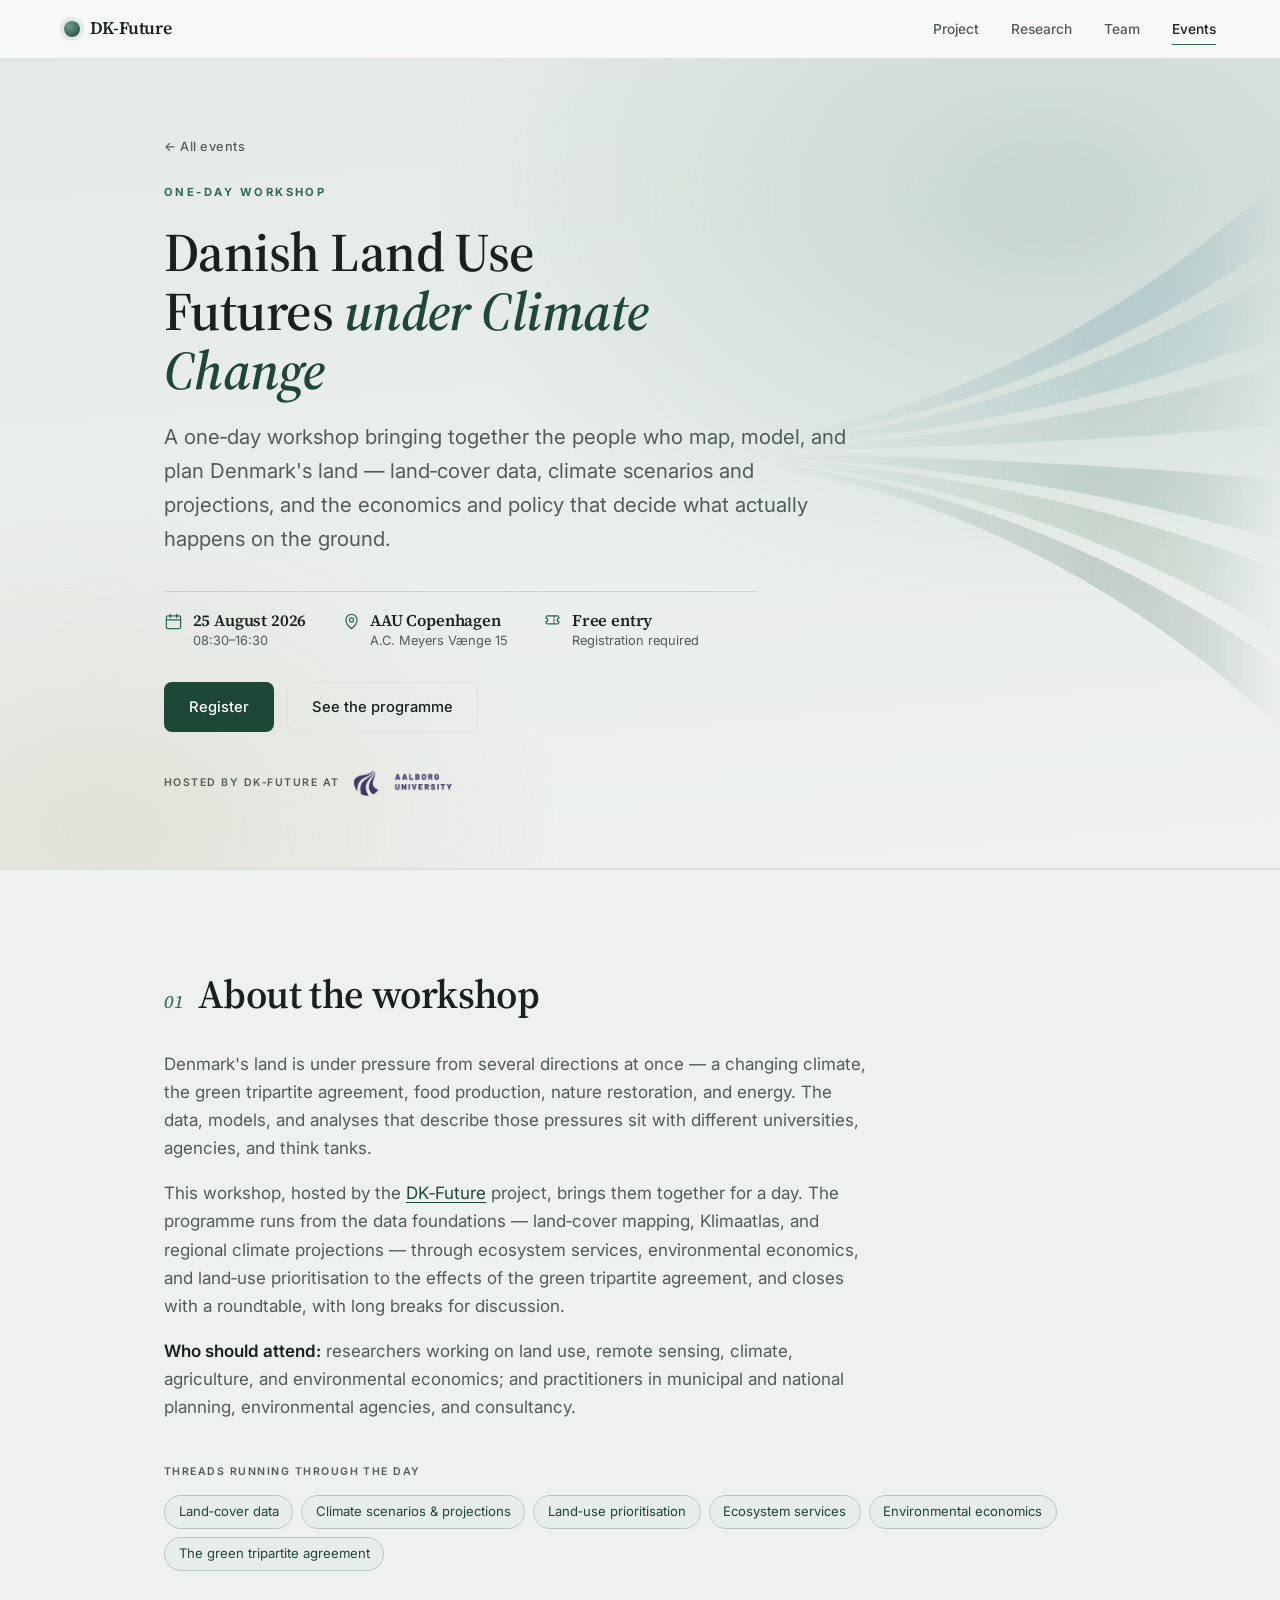
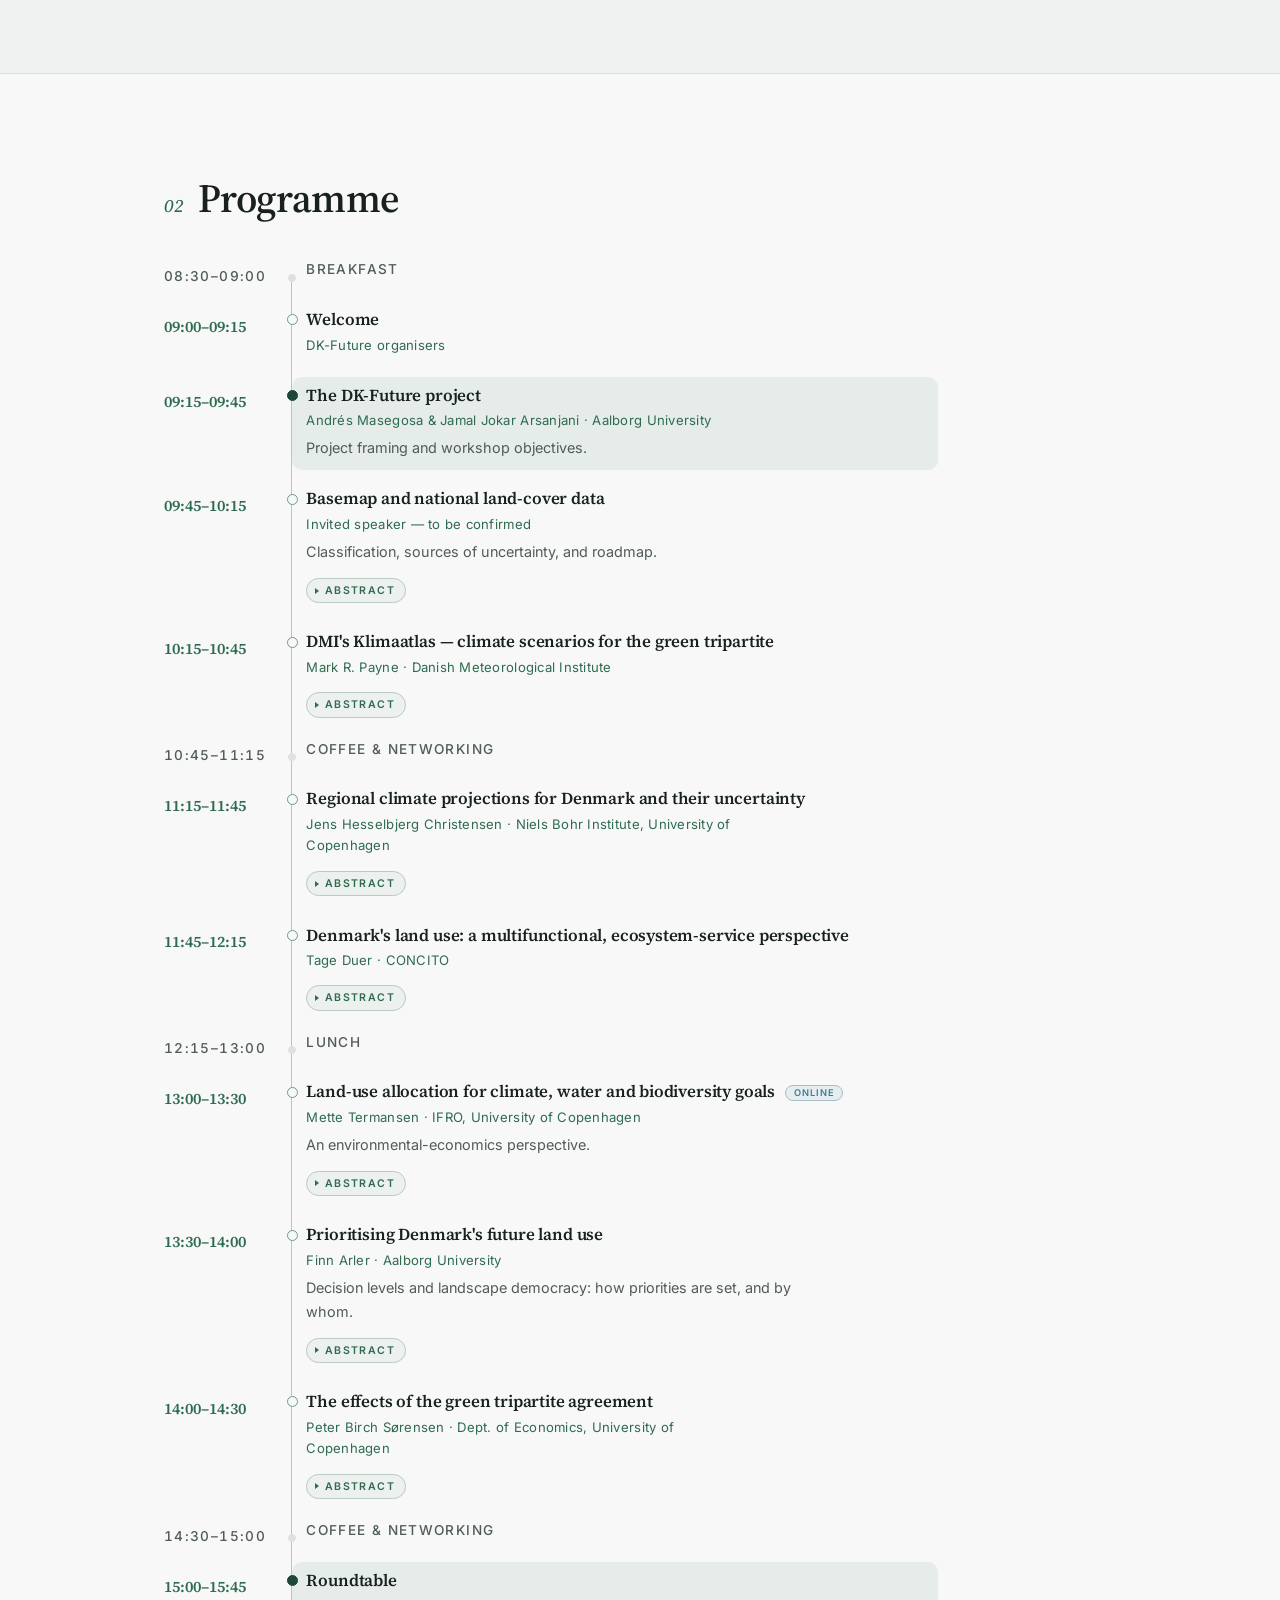
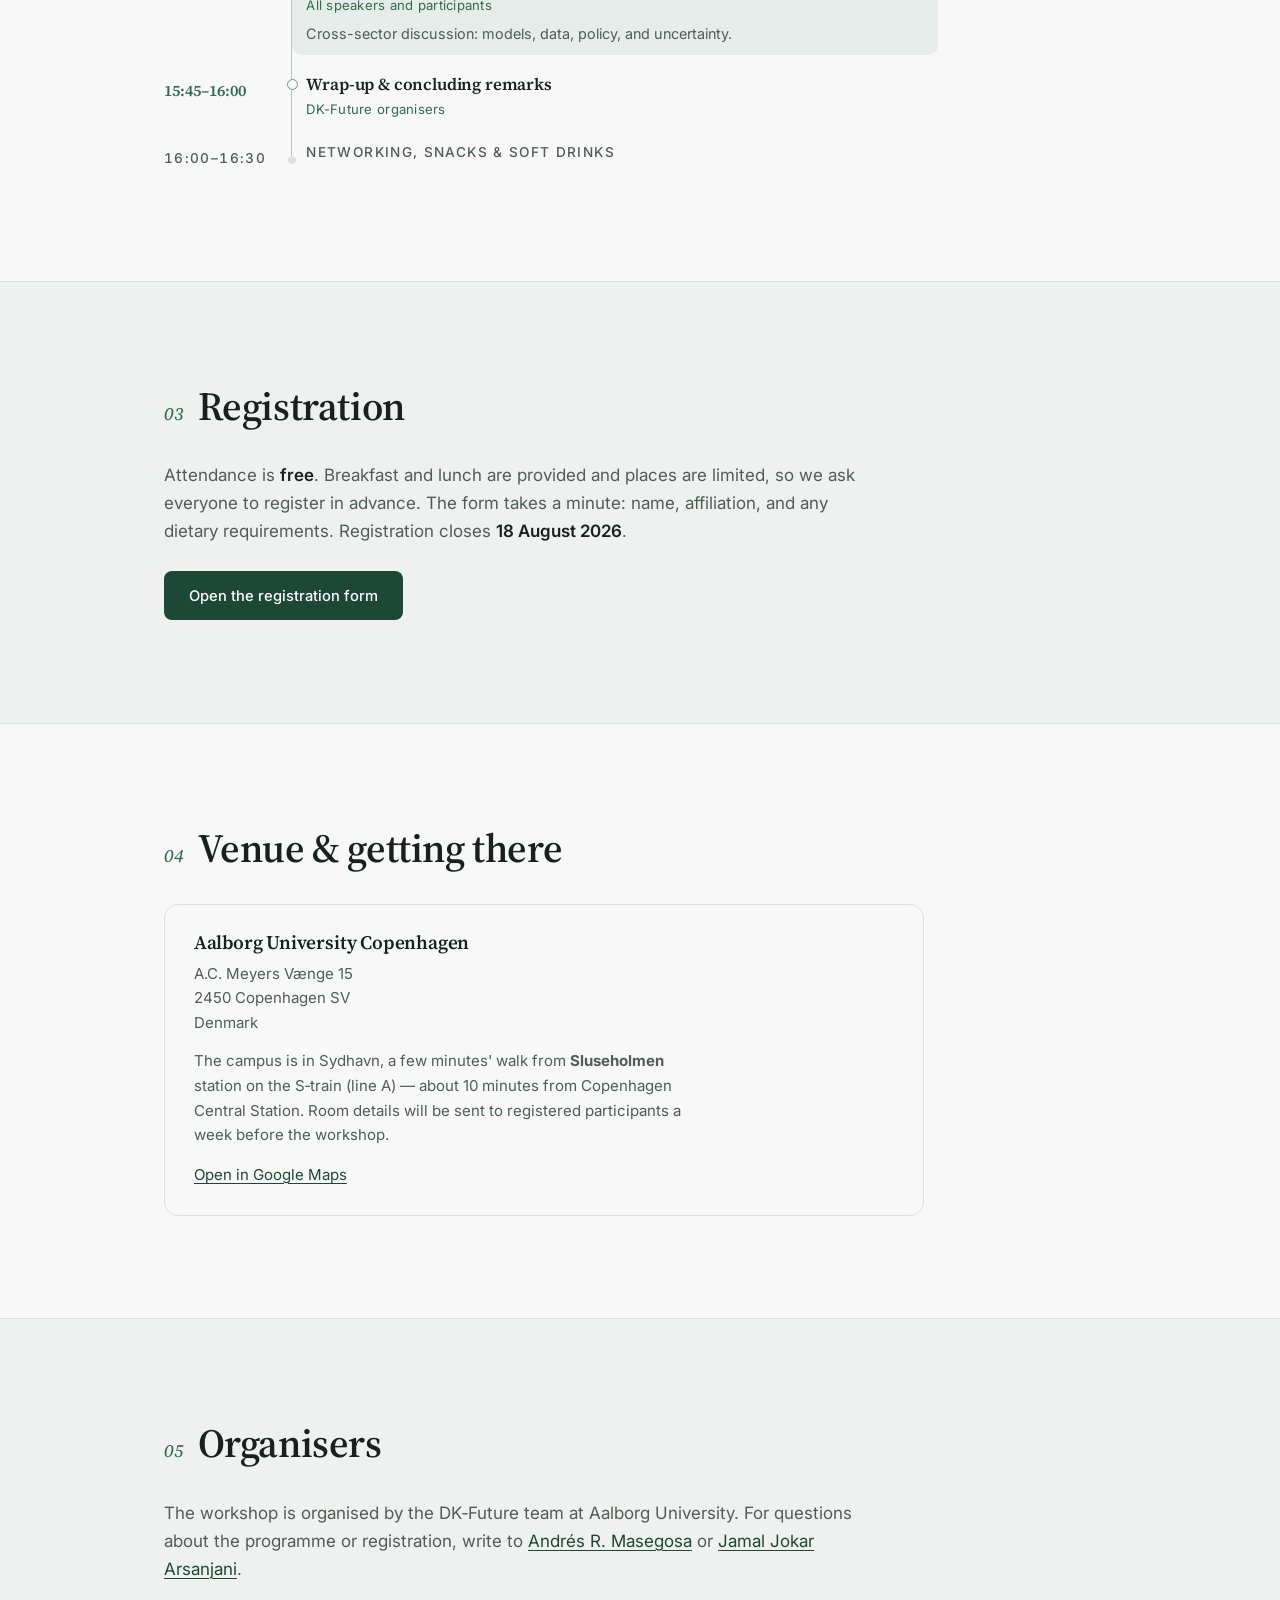
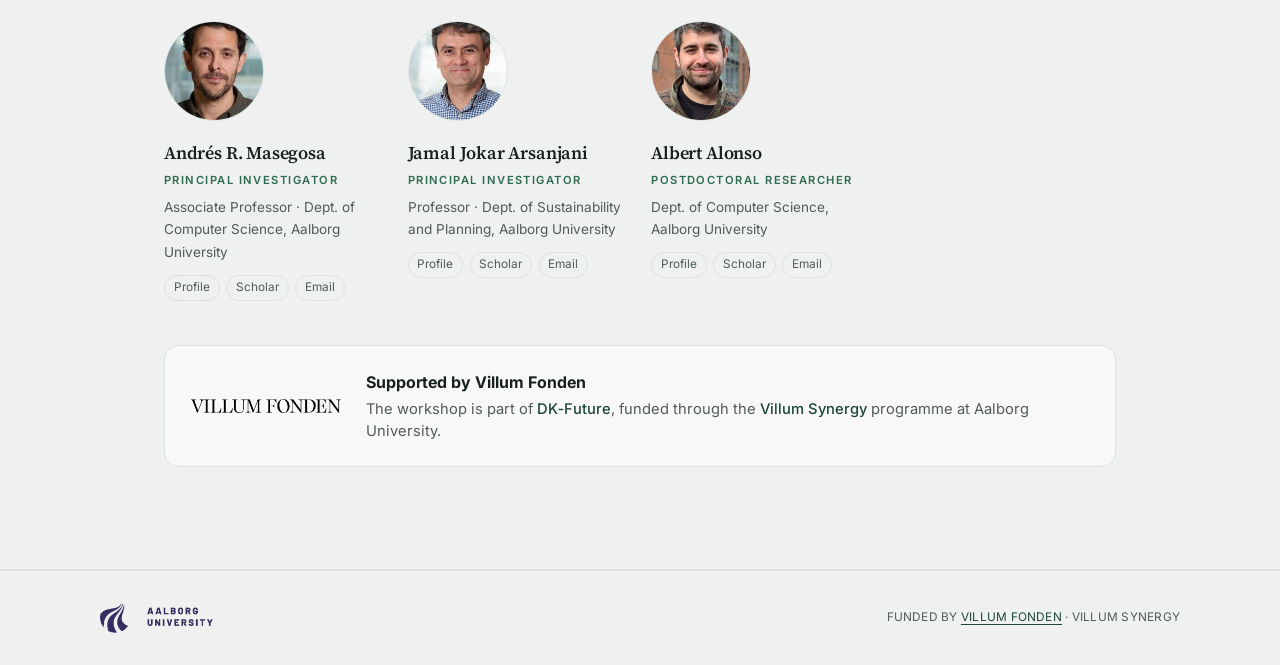
==== commit 59c2b4bb: "Merge main into workshop-2026-08 Brings the hero rebuild, the AAU-style ribbon fan, the events carou" ====
--- a/workshop-2026-08.html
+++ b/workshop-2026-08.html
@@ -30,7 +30,6 @@
       <a href="index.html#research">Research</a>
       <a href="index.html#team">Team</a>
       <a href="index.html#events" class="is-current">Events</a>
-      <a href="index.html#contact">Contact</a>
     </nav>
   </header>
 
@@ -40,14 +39,15 @@
          starts at the curves' shared origin (700,410), so it sits at the left edge
          and fades out there, with no stray convergence point in mid-air. -->
     <div class="wshero-art" aria-hidden="true">
+      <!-- Tapered ribbons matching the front page: sharp at the vanishing
+           point on the left, broadening east. Six, to match the fill rules. -->
       <svg class="dk-fan" viewBox="700 100 500 640" preserveAspectRatio="none">
-        <path d="M700,410 C850,405 1000,248 1200,150" />
-        <path d="M700,410 C860,408 1000,300 1200,250" />
-        <path d="M700,410 C880,410 1010,360 1200,348" />
-        <path d="M700,410 C860,412 1010,410 1200,442" />
-        <path d="M700,410 C880,413 1010,470 1200,540" />
-        <path d="M700,410 C860,416 1000,520 1200,632" />
-        <path d="M700,410 C850,419 1000,560 1200,712" />
+        <path d="M700,410 C900,394 1060,301 1200,150 L1200,208 C1060,325 900,398 700,410 Z" />
+        <path d="M700,410 C900,400 1060,337 1200,236 L1200,298 C1060,363 900,403 700,410 Z" />
+        <path d="M700,410 C900,405 1060,375 1200,326 L1200,384 C1060,399 900,408 700,410 Z" />
+        <path d="M700,410 C900,412 1060,421 1200,436 L1200,494 C1060,445 900,415 700,410 Z" />
+        <path d="M700,410 C900,417 1060,457 1200,522 L1200,584 C1060,483 900,420 700,410 Z" />
+        <path d="M700,410 C900,422 1060,495 1200,612 L1200,670 C1060,519 900,426 700,410 Z" />
       </svg>
     </div>
 
--- a/assets/style.css
+++ b/assets/style.css
@@ -98,11 +98,17 @@
   min-height: min(76vh, 660px);
   padding-block: clamp(3rem, 7vh, 5rem);
 }
+/* Two columns inside the usual container: Denmark, then the copy. */
 .hero-inner {
+  position: relative;
   width: 100%; max-width: var(--max);
   margin: 0 auto; padding-inline: var(--pad);
-}
-.hero-content { position: relative; z-index: 2; max-width: 560px; }
+  display: grid;
+  grid-template-columns: 0.62fr 1fr;
+  gap: clamp(2rem, 4vw, 3.5rem);
+  align-items: center;
+}
+.hero-content { position: relative; z-index: 2; }
 .eyebrow {
   text-transform: uppercase; letter-spacing: 0.22em; font-size: 0.7rem;
   font-weight: 700; color: var(--green); margin: 0 0 1.4rem;
@@ -129,39 +135,41 @@
 .btn-ghost { border-color: var(--line); color: var(--ink); }
 .btn-ghost:hover { border-color: var(--green); color: var(--green-deep); }
 
-/* Hero backdrop: Denmark land-use mosaic + projected forecast fan */
-.landscape { position: absolute; inset: 0; z-index: 1; pointer-events: none; overflow: hidden; }
-.hero-art {
-  position: absolute;
-  right: -1%; top: 50%;
-  width: clamp(480px, 40vw, 980px); aspect-ratio: 1.42;
-  transform: translate(var(--dk-x, 0px), calc(-50% + var(--dk-y, 0px)));
-  will-change: transform;
-}
-/* Denmark sits in the left ~64% of the art zone */
-.denmark {
-  position: absolute; left: 0; top: 0; height: 100%; width: 64%;
-  opacity: 0.92;
-}
+/* Denmark fills its grid column. The aspect ratio matches the country's
+   bounding box (see BBOX in main.js), so the box edges are the coastline. */
+.denmark { position: relative; z-index: 1; aspect-ratio: 0.804; opacity: 0.92; }
 .denmark-canvas { width: 100%; height: 100%; display: block; }
 .dk-pathdata { position: absolute; width: 0; height: 0; }
 
-/* Forecast fan, projected east from the country */
+/* Forecast fan, projected east from the country. Laid over the whole grid so
+   the ribbons leave the coast and sweep on behind the headline, faint and
+   fading at the container edge: a watermark under the text rather than a rule
+   struck through it. Filled tapered shapes, not strokes - see the SVG. */
 .dk-fan {
-  position: absolute; inset: 0; width: 100%; height: 100%;
-  fill: none; stroke-width: 2; stroke-linecap: round;
-}
-.dk-fan path { transform-origin: 58% 51%; animation: spread 9s ease-in-out infinite alternate; }
-.dk-fan path:nth-child(1) { stroke: var(--sea);       animation-delay: -0.3s; }
-.dk-fan path:nth-child(2) { stroke: #4f93a0;          animation-delay: -1.5s; }
-.dk-fan path:nth-child(3) { stroke: var(--cyan);      animation-delay: -2.7s; }
-.dk-fan path:nth-child(4) { stroke: var(--green);     animation-delay: -3.9s; }
-.dk-fan path:nth-child(5) { stroke: #4a7d54;          animation-delay: -5.1s; }
-.dk-fan path:nth-child(6) { stroke: var(--green-deep); animation-delay: -6.3s; }
-.dk-fan path:nth-child(7) { stroke: var(--sand);      animation-delay: -7.5s; }
+  /* Size is stated, not just inset: an SVG is a replaced element, so an auto
+     width/height would come from its viewBox ratio instead of the grid box. */
+  position: absolute; inset: 0; width: 100%; height: 100%; z-index: 1;
+  pointer-events: none;
+  stroke: none;
+  opacity: 0.42;
+  -webkit-mask-image: linear-gradient(90deg, #000 0 70%, rgba(0,0,0,0.6) 88%, transparent 100%);
+  mask-image: linear-gradient(90deg, #000 0 70%, rgba(0,0,0,0.6) 88%, transparent 100%);
+}
+.dk-fan path {
+  transform-origin: 34% 51%;
+  animation: spread 9s ease-in-out infinite alternate;
+}
+.dk-fan path:nth-child(1) { fill: var(--sea);        animation-delay: -0.4s; }
+.dk-fan path:nth-child(2) { fill: #4f93a0;           animation-delay: -1.9s; }
+.dk-fan path:nth-child(3) { fill: var(--cyan);       animation-delay: -3.4s; }
+.dk-fan path:nth-child(4) { fill: var(--green);      animation-delay: -4.9s; }
+.dk-fan path:nth-child(5) { fill: #4a7d54;           animation-delay: -6.4s; }
+.dk-fan path:nth-child(6) { fill: var(--green-deep); animation-delay: -7.9s; }
+/* Ribbons breathe about the vanishing point, so the spread widens and narrows
+   the way a forecast interval would - the sharp tips stay pinned. */
 @keyframes spread {
-  from { transform: scaleY(0.9);  opacity: 0.78; }
-  to   { transform: scaleY(1.08); opacity: 1; }
+  from { transform: scaleY(0.88); opacity: 0.72; }
+  to   { transform: scaleY(1.10); opacity: 1; }
 }
 
 /* ===================== Sections ===================== */
@@ -265,11 +273,57 @@
 .partners { margin-top: 3rem; color: var(--ink-soft); font-size: 0.82rem; letter-spacing: 0.04em; }
 .partners .dot { margin: 0 0.6rem; color: var(--sand); }
 
-/* Events */
+/* Upcoming events: a quiet band under the hero, scroll-snapped one at a time */
+.upcoming {
+  background: var(--bg-alt);
+  border-block: 1px solid var(--line);
+  padding-block: clamp(1.5rem, 3vw, 2.2rem);
+  scroll-margin-top: 72px; /* clears the sticky header on #events */
+}
+.upcoming-inner { max-width: var(--max); margin: 0 auto; padding-inline: var(--pad); }
+.upcoming-head {
+  display: flex; align-items: center; justify-content: space-between;
+  gap: 1rem; margin-bottom: 1rem;
+}
+.upcoming-head h2 {
+  margin: 0; font-size: 0.72rem; font-weight: 700;
+  text-transform: uppercase; letter-spacing: 0.22em; color: var(--green);
+}
+.upcoming-nav { display: flex; gap: 0.45rem; }
+.upcoming-nav[hidden], .upcoming-dots[hidden] { display: none; }
+.upcoming-btn {
+  width: 30px; height: 30px; padding: 0;
+  display: grid; place-items: center;
+  border: 1px solid var(--line); border-radius: 50%;
+  background: var(--bg); color: var(--ink-soft); cursor: pointer;
+  transition: border-color 0.2s ease, color 0.2s ease, opacity 0.2s ease;
+}
+.upcoming-btn svg { width: 15px; height: 15px; fill: none; stroke: currentColor; stroke-width: 2; }
+.upcoming-btn:hover:not(:disabled) { border-color: var(--green); color: var(--green-deep); }
+.upcoming-btn:disabled { opacity: 0.3; cursor: default; }
+
+.upcoming-track {
+  display: flex; gap: 1.2rem;
+  margin: 0; padding: 0; list-style: none;
+  overflow-x: auto;
+  scroll-snap-type: x mandatory;
+  overscroll-behavior-inline: contain;
+  scrollbar-width: none;
+}
+.upcoming-track::-webkit-scrollbar { display: none; }
+.upcoming-slide { flex: 0 0 100%; scroll-snap-align: start; }
+
+.upcoming-dots { display: flex; justify-content: center; gap: 0.45rem; margin-top: 1rem; }
+.upcoming-dot {
+  width: 7px; height: 7px; padding: 0; border: 0; border-radius: 50%;
+  background: var(--line); cursor: pointer; transition: background 0.2s ease;
+}
+.upcoming-dot[aria-current="true"] { background: var(--green); }
+
 .event {
   display: flex; gap: 1.6rem; align-items: flex-start;
   background: var(--bg); border: 1px solid var(--line); border-radius: 14px;
-  padding: 1.7rem 1.8rem; max-width: 760px;
+  padding: 1.7rem 1.8rem;
 }
 .event-date {
   flex: 0 0 auto; width: 84px; text-align: center; line-height: 1;
@@ -325,15 +379,16 @@
 
 @media (prefers-reduced-motion: reduce) {
   .reveal { opacity: 1; transform: none; transition: none; }
-  .denmark-grid rect { transition: none; }
   .dk-fan path { animation: none; }
   html { scroll-behavior: auto; }
 }
 
-/* The Denmark mosaic is a desktop flourish; on narrow screens it would
-   sit behind the body text, so we drop it and tighten the hero instead. */
+/* The hero art is a desktop flourish: it needs room for Denmark beside the
+   text. Below that the columns collapse, so we drop the art and tighten the
+   hero rather than stack a mosaic on top of the headline. */
 @media (max-width: 1000px) {
-  .landscape { display: none; }
+  .hero-inner { grid-template-columns: 1fr; }
+  .denmark, .dk-fan { display: none; }
   .hero { min-height: auto; }
 }
 
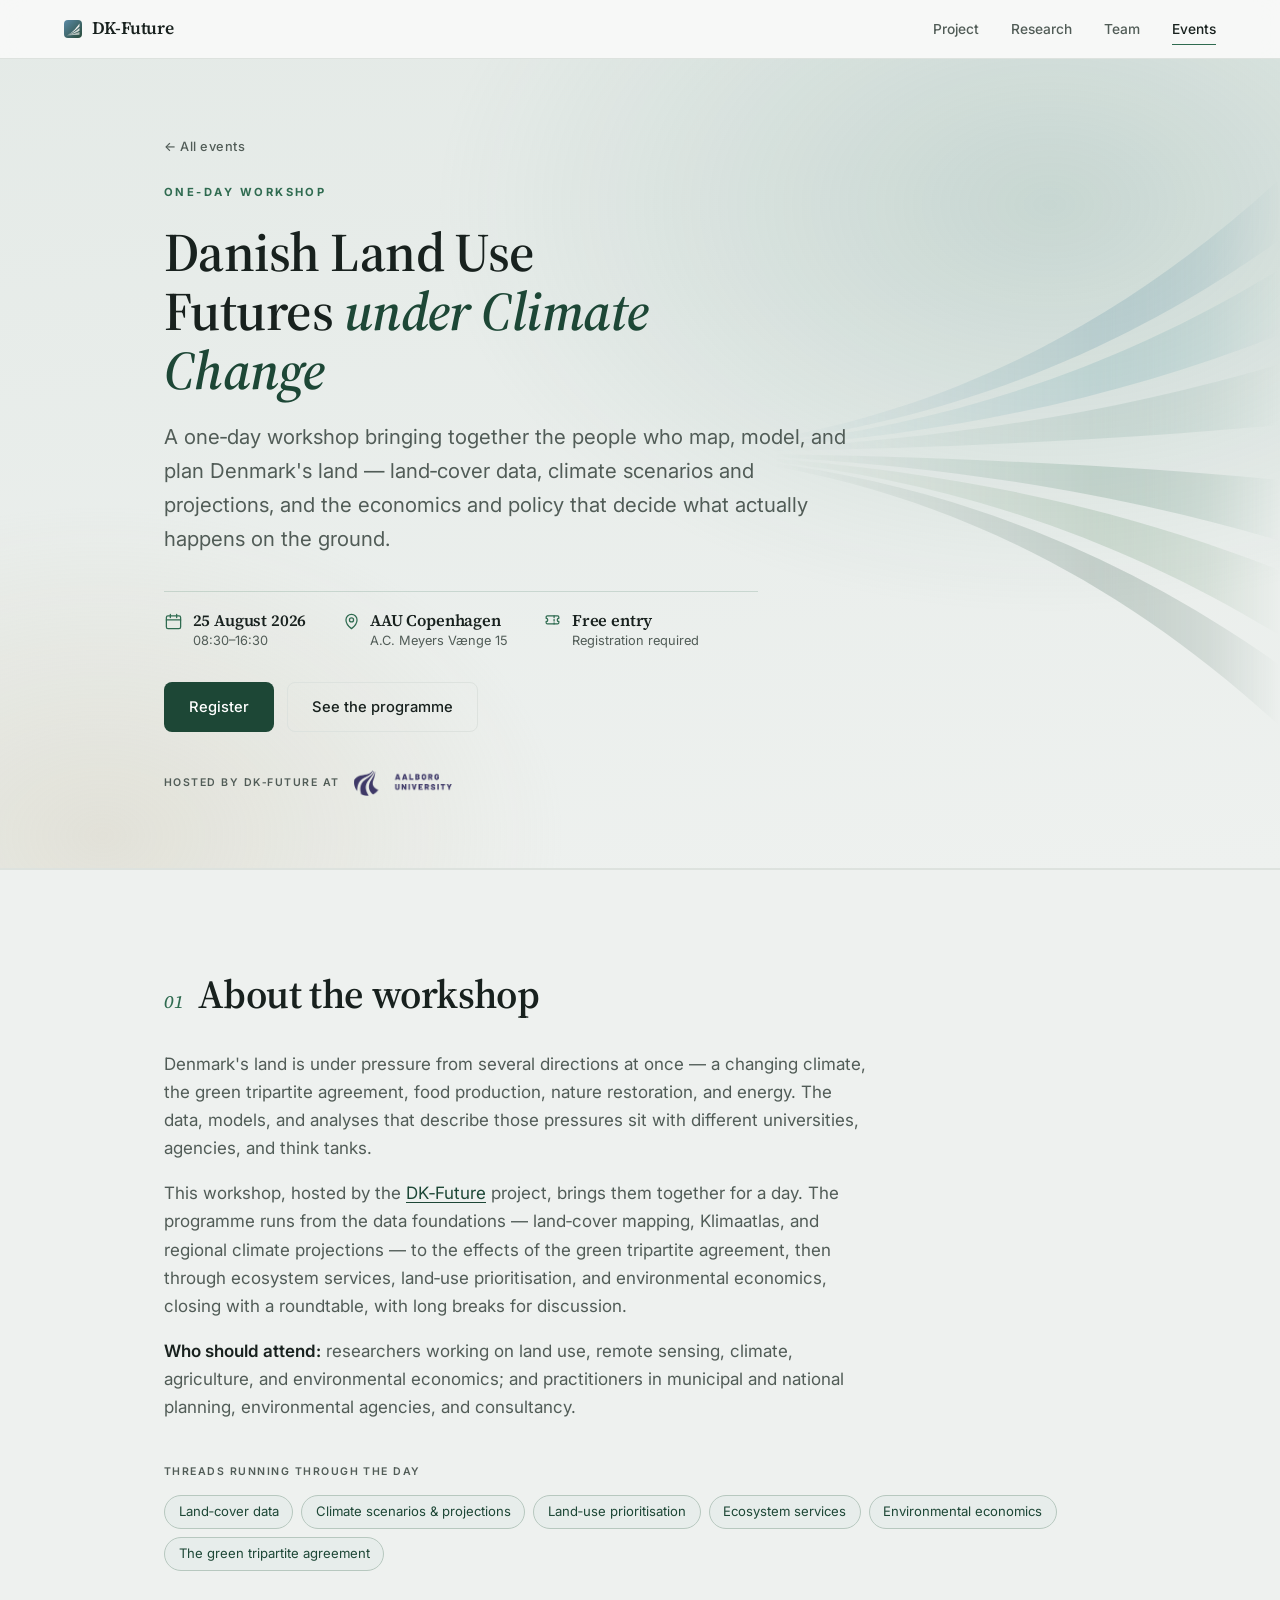
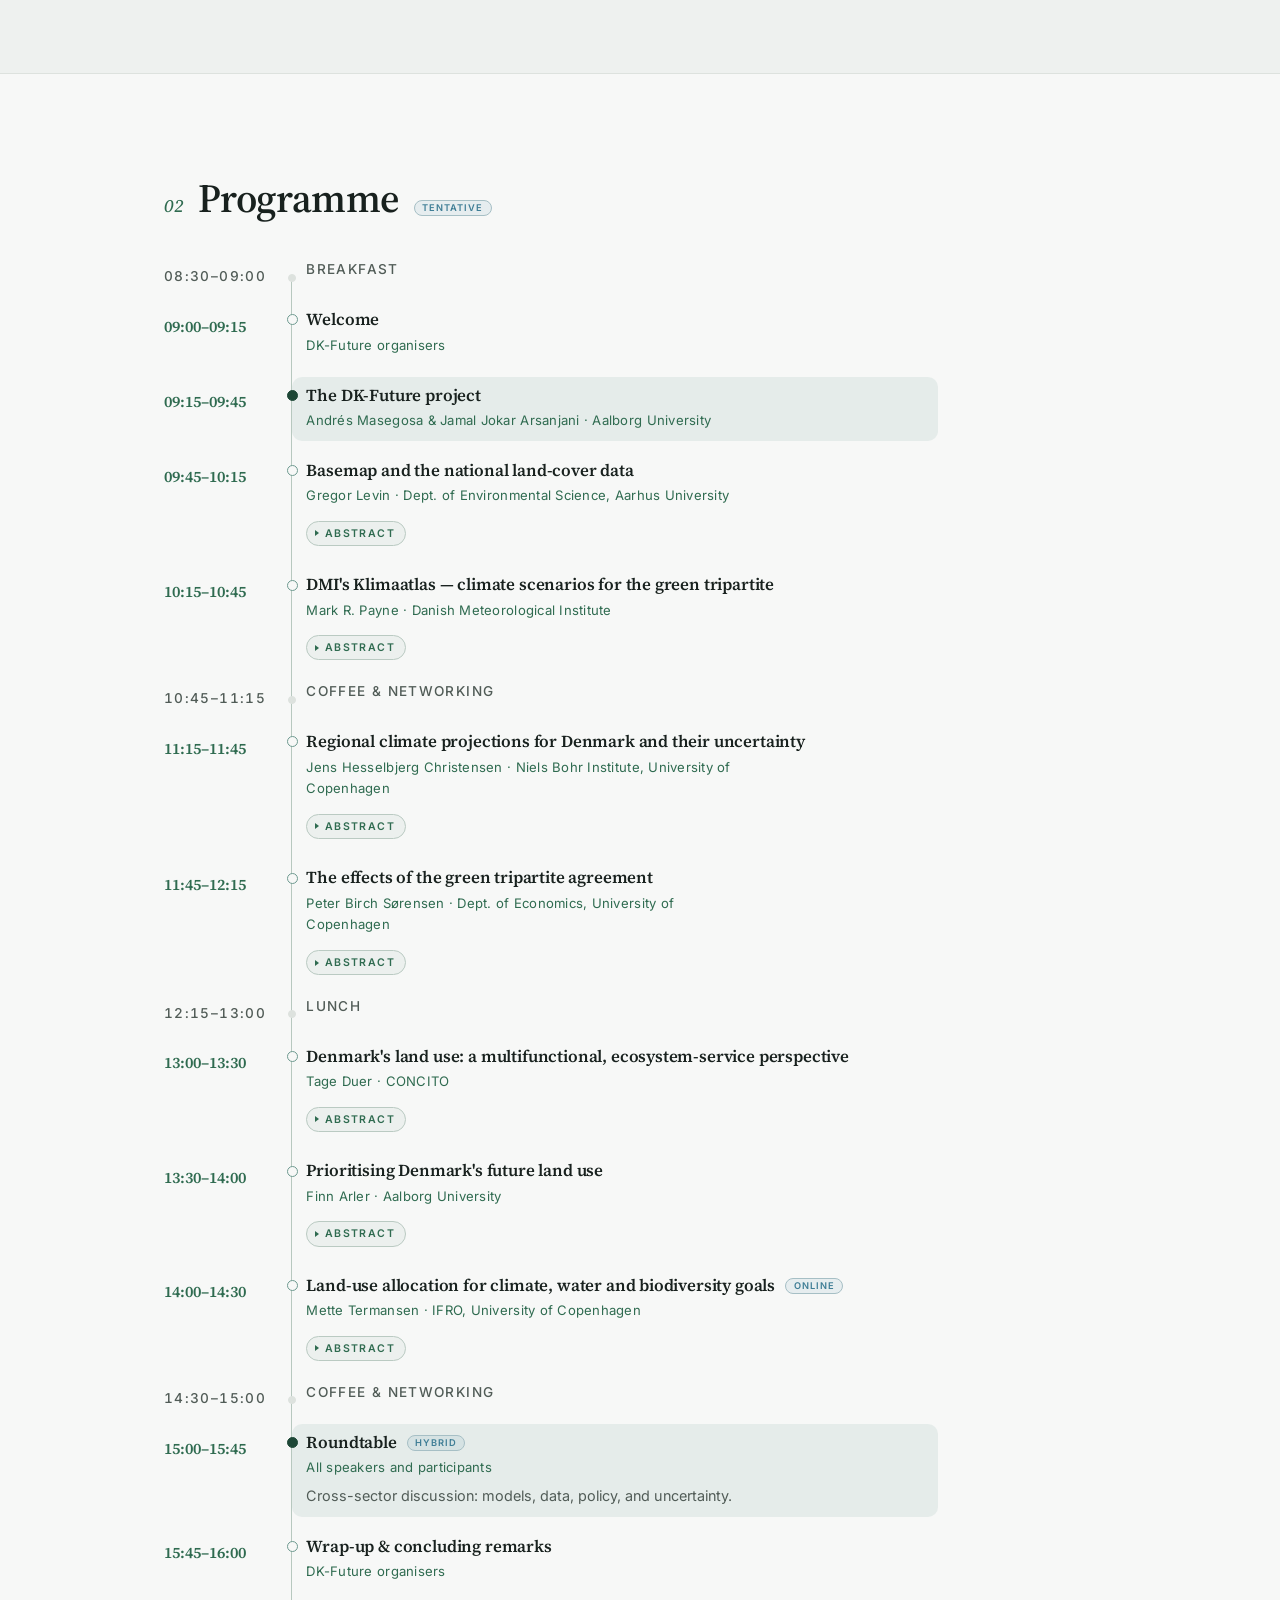
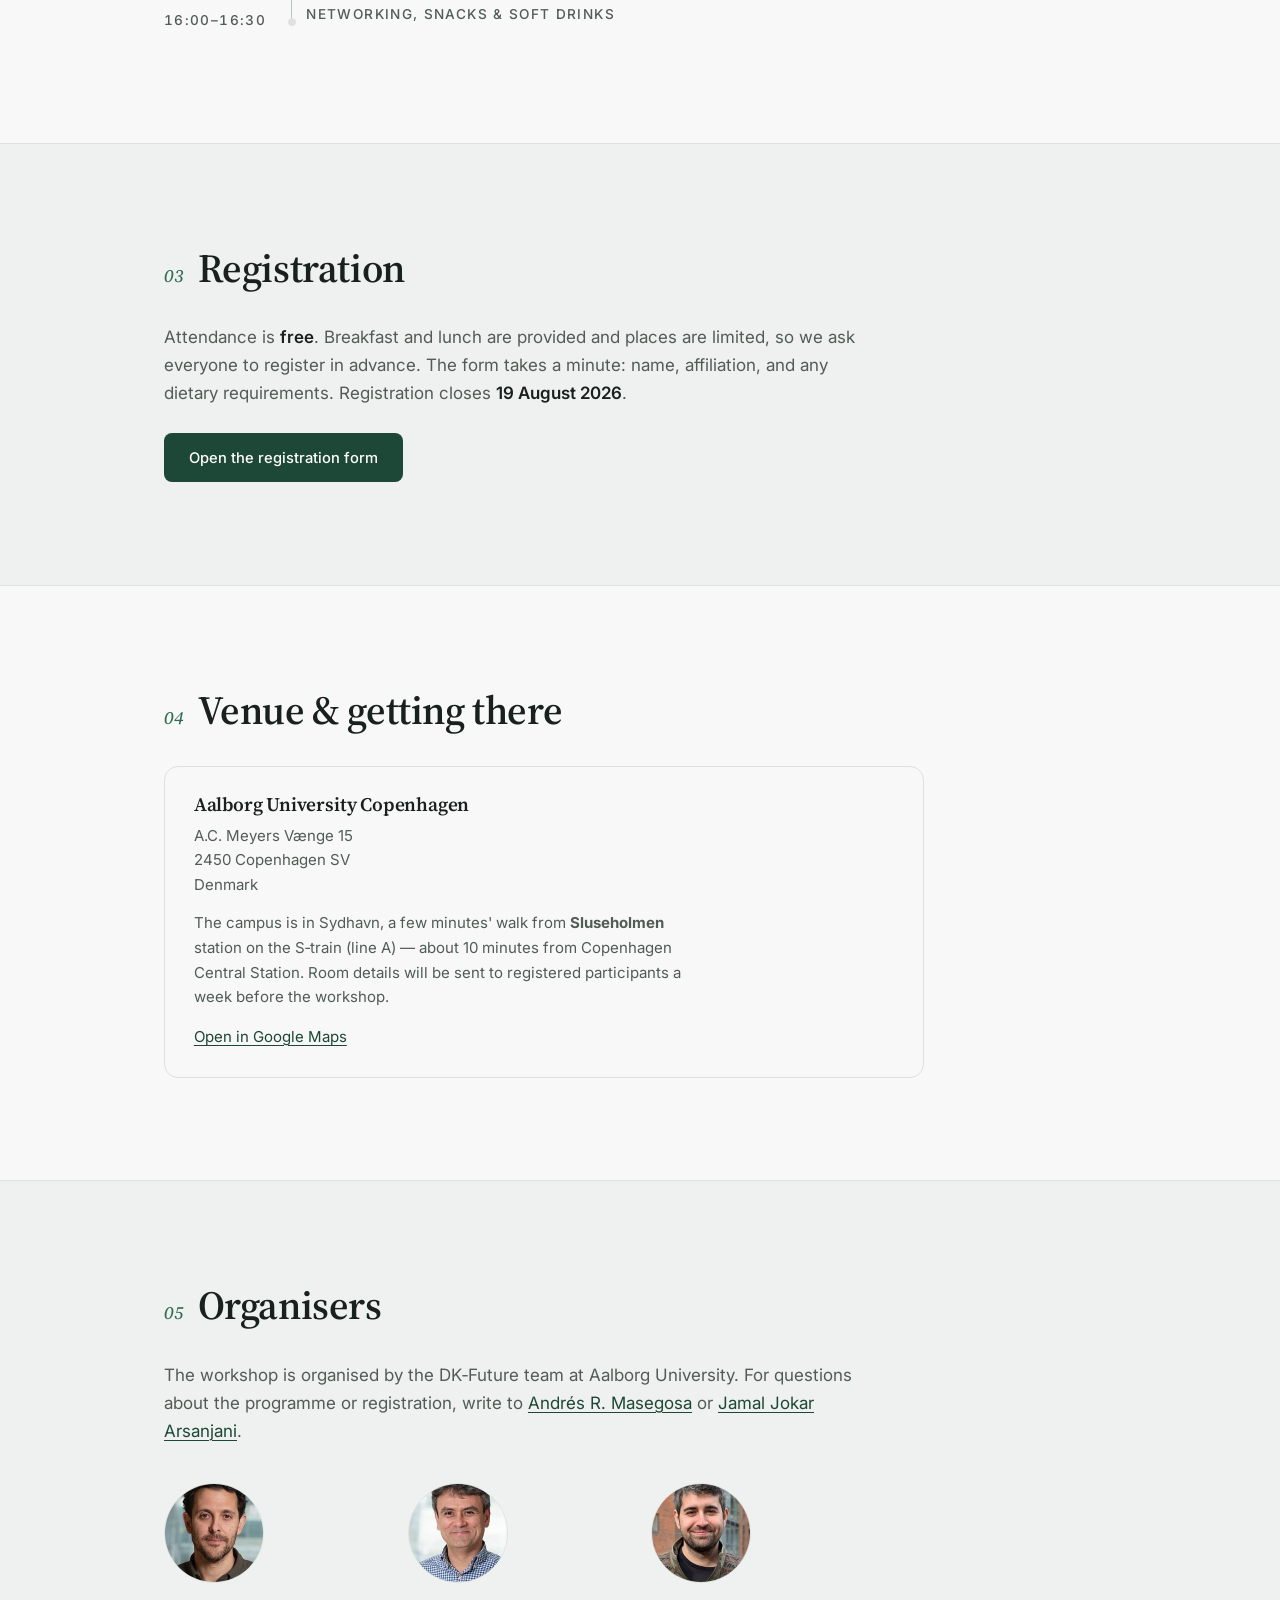
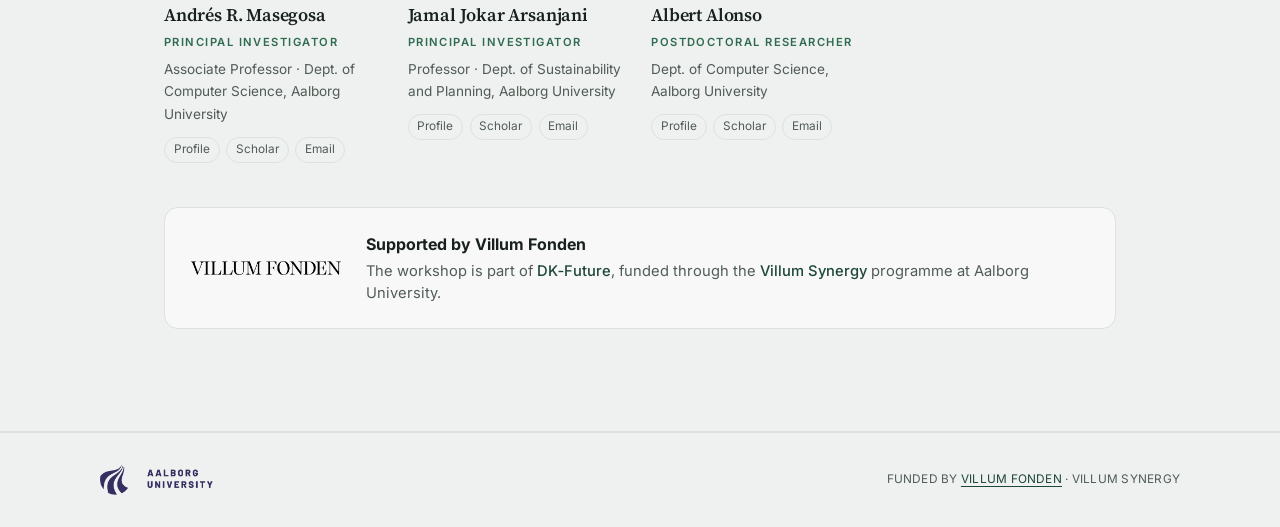
==== commit 91b50bdf: "Update the workshop programme to the final 11 August agenda Gregor Levin confirmed the Basemap slot," ====
--- a/workshop-2026-08.html
+++ b/workshop-2026-08.html
@@ -112,10 +112,10 @@
       <p>
         This workshop, hosted by the <a href="index.html#project">DK&#8209;Future</a> project,
         brings them together for a day. The programme runs from the data foundations &mdash;
-        land&#8209;cover mapping, Klimaatlas, and regional climate projections &mdash; through
-        ecosystem services, environmental economics, and land&#8209;use prioritisation to the
-        effects of the green tripartite agreement, and closes with a roundtable, with long
-        breaks for discussion.
+        land&#8209;cover mapping, Klimaatlas, and regional climate projections &mdash; to the
+        effects of the green tripartite agreement, then through ecosystem services,
+        land&#8209;use prioritisation, and environmental economics, closing with a roundtable,
+        with long breaks for discussion.
       </p>
       <p>
         <strong>Who should attend:</strong> researchers working on land use, remote sensing,
@@ -138,14 +138,14 @@
   </section>
 
   <!-- ===================== Programme =====================
-       Programme of 3 August 2026. Each row is one <li class="agenda-item"> with
+       Programme of 11 August 2026 (FINAL). Each row is one <li class="agenda-item"> with
        a time and a body; "is-break" for meals and coffee, "is-highlight" to tint
        an anchor session, <span class="agenda-tag"> for a badge such as Online.
        ====================================================== -->
   <section class="section" id="programme">
     <div class="section-head reveal">
       <span class="section-num">02</span>
-      <h2>Programme</h2>
+      <h2>Programme <span class="agenda-tag">Tentative</span></h2>
     </div>
 
     <ol class="agenda reveal">
@@ -167,16 +167,14 @@
         <div class="agenda-body">
           <h3>The DK-Future project</h3>
           <p class="agenda-who">Andr&eacute;s Masegosa &amp; Jamal Jokar Arsanjani · Aalborg University</p>
-          <p>Project framing and workshop objectives.</p>
         </div>
       </li>
 
       <li class="agenda-item">
         <span class="agenda-time">09:45&ndash;10:15</span>
         <div class="agenda-body">
-          <h3>Basemap and national land-cover data</h3>
-          <p class="agenda-who">Invited speaker &mdash; to be confirmed</p>
-          <p>Classification, sources of uncertainty, and roadmap.</p>
+          <h3>Basemap and the national land-cover data</h3>
+          <p class="agenda-who">Gregor Levin · Dept. of Environmental Science, Aarhus University</p>
           <details class="agenda-abstract">
             <summary>Abstract</summary>
             <p>To be announced.</p>
@@ -216,8 +214,8 @@
       <li class="agenda-item">
         <span class="agenda-time">11:45&ndash;12:15</span>
         <div class="agenda-body">
-          <h3>Denmark's land use: a multifunctional, ecosystem-service perspective</h3>
-          <p class="agenda-who">Tage Duer · CONCITO</p>
+          <h3>The effects of the green tripartite agreement</h3>
+          <p class="agenda-who">Peter Birch S&oslash;rensen · Dept. of Economics, University of Copenhagen</p>
           <details class="agenda-abstract">
             <summary>Abstract</summary>
             <p>To be announced.</p>
@@ -233,34 +231,32 @@
       <li class="agenda-item">
         <span class="agenda-time">13:00&ndash;13:30</span>
         <div class="agenda-body">
+          <h3>Denmark's land use: a multifunctional, ecosystem-service perspective</h3>
+          <p class="agenda-who">Tage Duer · CONCITO</p>
+          <details class="agenda-abstract">
+            <summary>Abstract</summary>
+            <p>To be announced.</p>
+          </details>
+        </div>
+      </li>
+
+      <li class="agenda-item">
+        <span class="agenda-time">13:30&ndash;14:00</span>
+        <div class="agenda-body">
+          <h3>Prioritising Denmark's future land use</h3>
+          <p class="agenda-who">Finn Arler · Aalborg University</p>
+          <details class="agenda-abstract">
+            <summary>Abstract</summary>
+            <p>To be announced.</p>
+          </details>
+        </div>
+      </li>
+
+      <li class="agenda-item">
+        <span class="agenda-time">14:00&ndash;14:30</span>
+        <div class="agenda-body">
           <h3>Land-use allocation for climate, water and biodiversity goals <span class="agenda-tag">Online</span></h3>
           <p class="agenda-who">Mette Termansen · IFRO, University of Copenhagen</p>
-          <p>An environmental-economics perspective.</p>
-          <details class="agenda-abstract">
-            <summary>Abstract</summary>
-            <p>To be announced.</p>
-          </details>
-        </div>
-      </li>
-
-      <li class="agenda-item">
-        <span class="agenda-time">13:30&ndash;14:00</span>
-        <div class="agenda-body">
-          <h3>Prioritising Denmark's future land use</h3>
-          <p class="agenda-who">Finn Arler · Aalborg University</p>
-          <p>Decision levels and landscape democracy: how priorities are set, and by whom.</p>
-          <details class="agenda-abstract">
-            <summary>Abstract</summary>
-            <p>To be announced.</p>
-          </details>
-        </div>
-      </li>
-
-      <li class="agenda-item">
-        <span class="agenda-time">14:00&ndash;14:30</span>
-        <div class="agenda-body">
-          <h3>The effects of the green tripartite agreement</h3>
-          <p class="agenda-who">Peter Birch S&oslash;rensen · Dept. of Economics, University of Copenhagen</p>
           <details class="agenda-abstract">
             <summary>Abstract</summary>
             <p>To be announced.</p>
@@ -276,7 +272,7 @@
       <li class="agenda-item is-highlight">
         <span class="agenda-time">15:00&ndash;15:45</span>
         <div class="agenda-body">
-          <h3>Roundtable</h3>
+          <h3>Roundtable <span class="agenda-tag">Hybrid</span></h3>
           <p class="agenda-who">All speakers and participants</p>
           <p>Cross-sector discussion: models, data, policy, and uncertainty.</p>
         </div>
@@ -310,10 +306,15 @@
     </div>
     <p class="prose reveal">
       The day is built around seven invited talks, each 20&ndash;25 minutes plus discussion.
-      Six speakers are confirmed; the land&#8209;cover slot is pending.
+      All seven speakers are confirmed.
     </p>
 
     <div class="speakers reveal">
+      <article class="speaker">
+        <span class="speaker-topic">Basemap &amp; land-cover data</span>
+        <span class="speaker-name">Gregor Levin</span>
+        <span class="speaker-affil">Dept. of Environmental Science, Aarhus University</span>
+      </article>
       <article class="speaker">
         <span class="speaker-topic">Land-use prioritisation</span>
         <span class="speaker-name">Finn Arler</span>
@@ -343,10 +344,6 @@
         <span class="speaker-topic">Green tripartite agreement</span>
         <span class="speaker-name">Peter Birch S&oslash;rensen</span>
         <span class="speaker-affil">Dept. of Economics, University of Copenhagen</span>
-      </article>
-      <article class="speaker is-tba">
-        <span class="speaker-topic">Basemap &amp; land-cover data</span>
-        <span class="speaker-name">To be confirmed</span>
       </article>
     </div>
   </section>
@@ -368,8 +365,7 @@
         Attendance is <strong>free</strong>. Breakfast and lunch are provided and places are
         limited, so we ask everyone to register in advance. The form takes a minute: name,
         affiliation, and any dietary requirements.
-        <!-- TODO: confirm this deadline. -->
-        Registration closes <strong>18 August 2026</strong>.
+        Registration closes <strong>19 August 2026</strong>.
       </p>
     </div>
 
--- a/assets/style.css
+++ b/assets/style.css
@@ -70,10 +70,11 @@
 }
 .brand { display: flex; align-items: center; gap: 0.6rem; text-decoration: none; color: var(--ink); }
 .brand-text { font-family: var(--display); font-weight: 600; font-size: 1.1rem; letter-spacing: -0.02em; }
+/* The favicon itself, so the tab and the header carry the same mark. The URL
+   is relative to this stylesheet, so it resolves from any page. */
 .brand-mark {
-  width: 16px; height: 16px; border-radius: 50%;
-  background: radial-gradient(circle at 32% 30%, var(--cyan), var(--green-deep));
-  box-shadow: 0 0 0 4px color-mix(in srgb, var(--cyan) 16%, transparent);
+  width: 18px; height: 18px;
+  background: url("favicon.svg") center / contain no-repeat;
 }
 .site-nav { display: flex; gap: clamp(0.9rem, 2.5vw, 2rem); }
 .site-nav a {
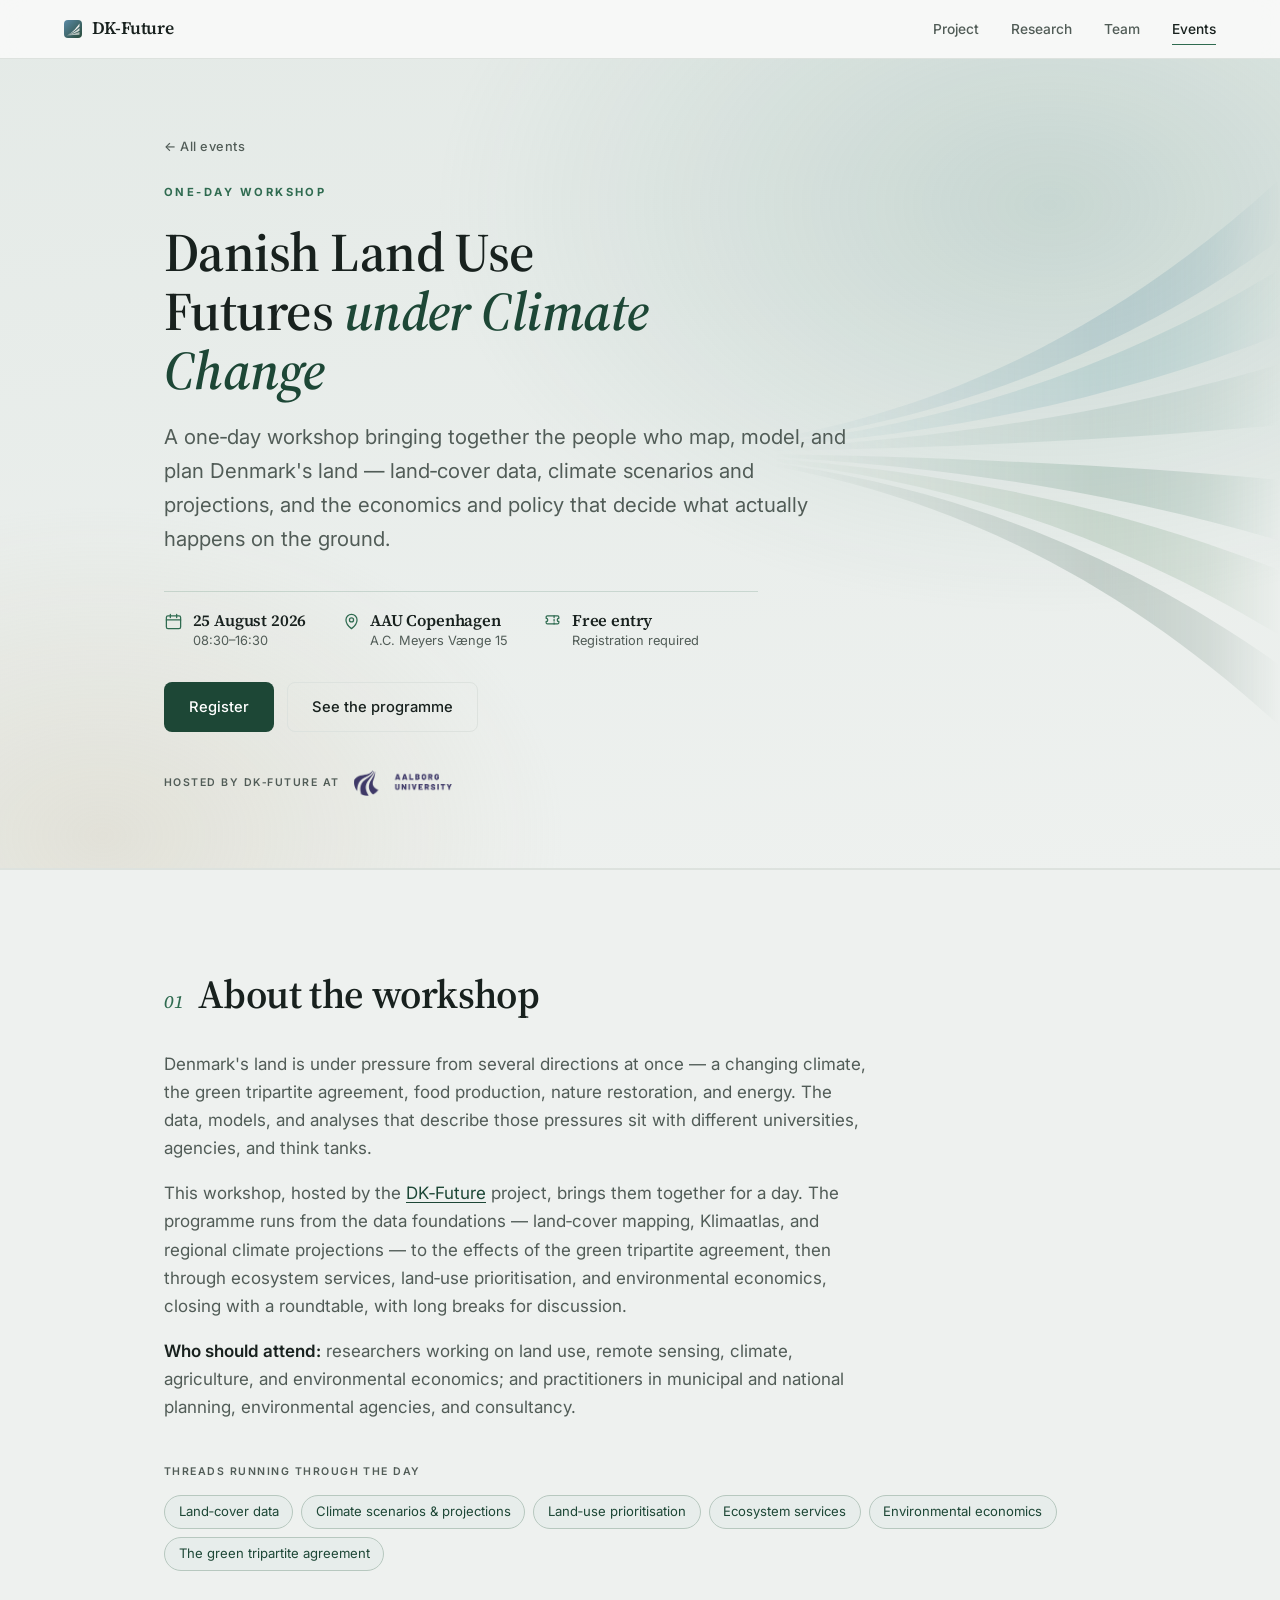
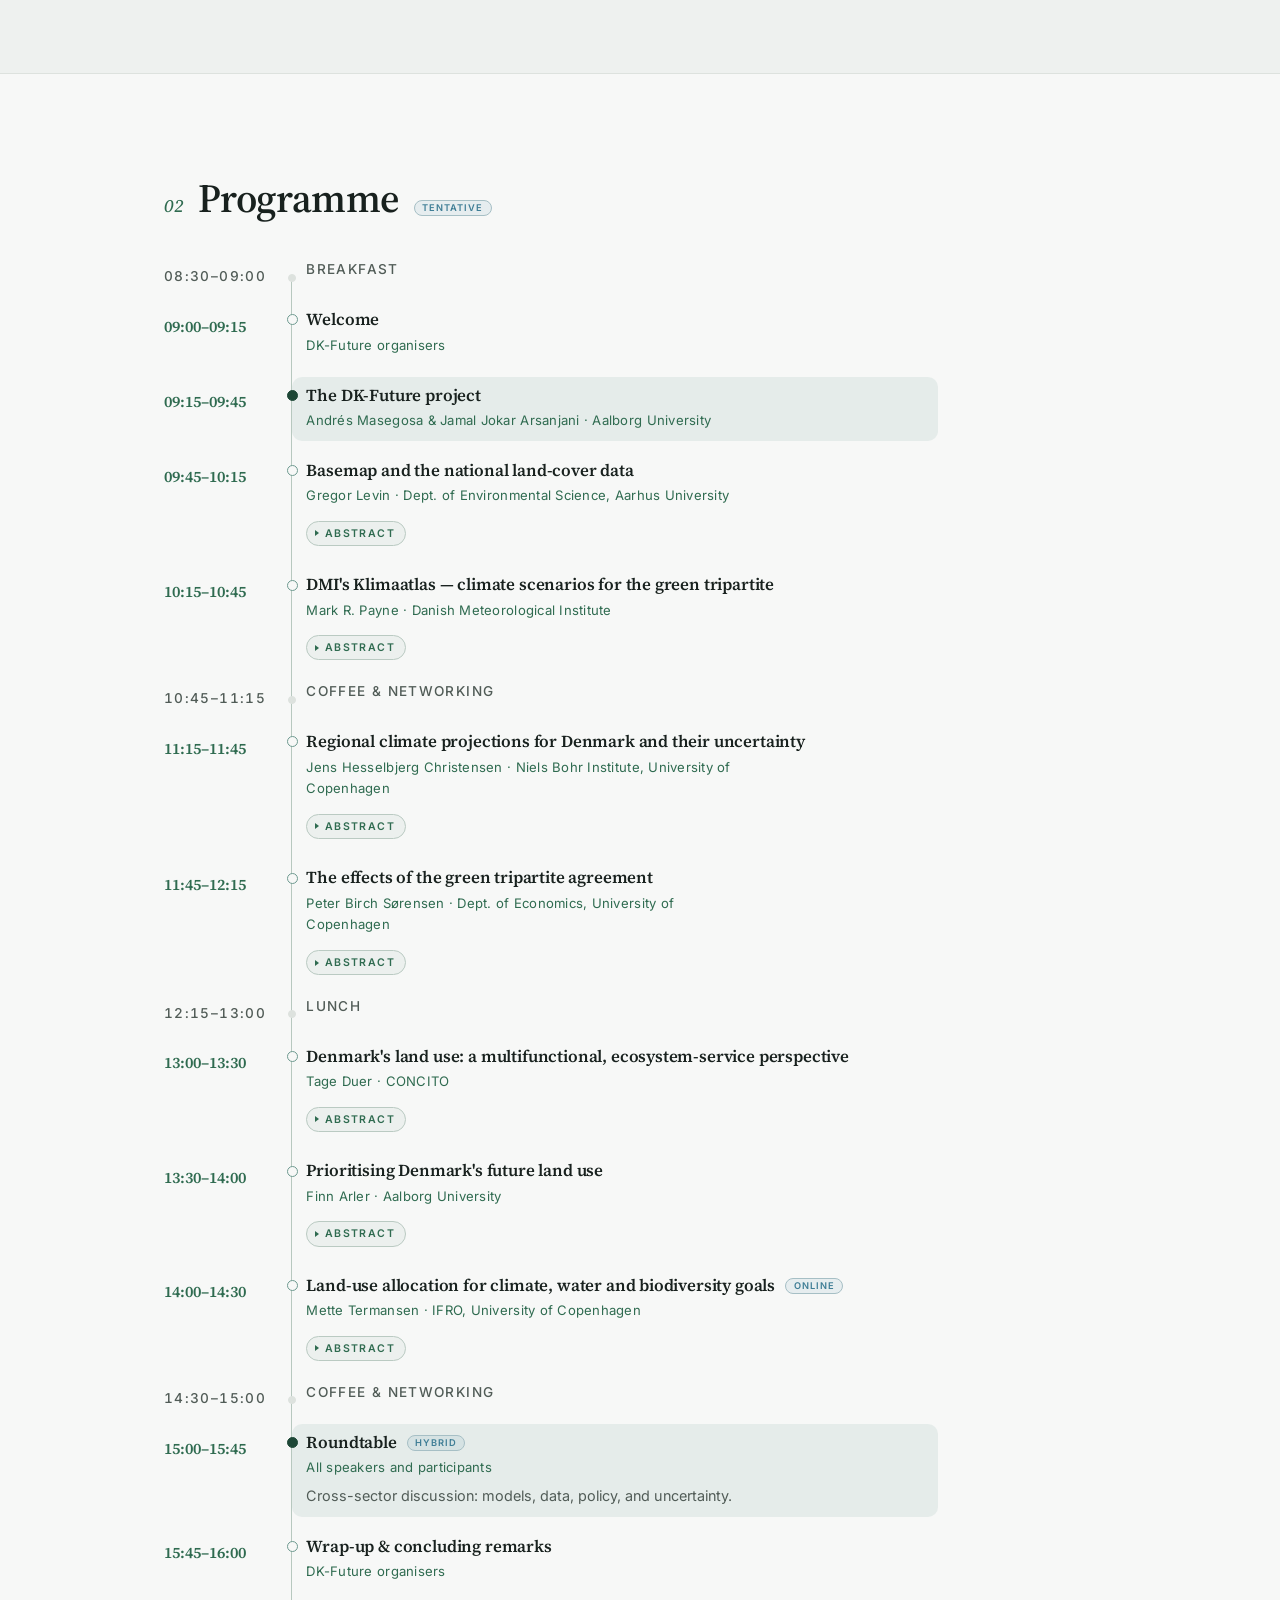
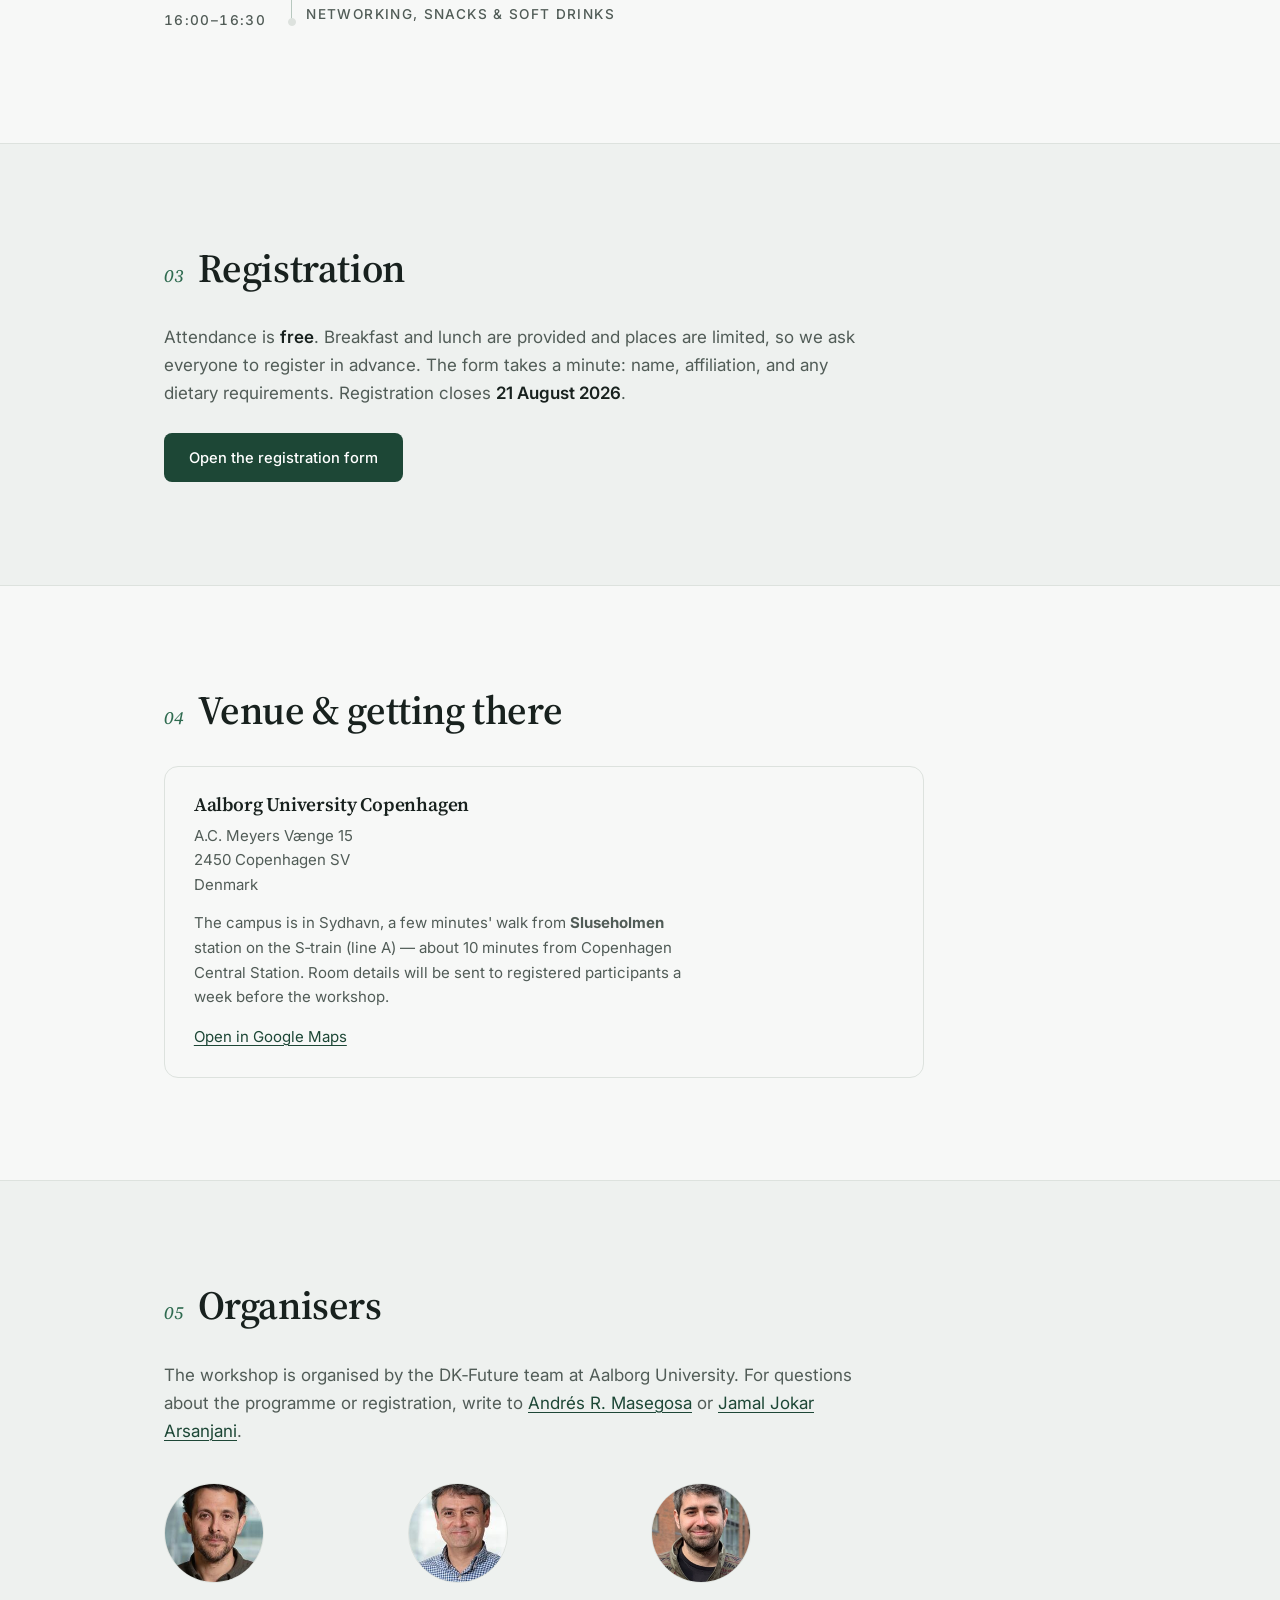
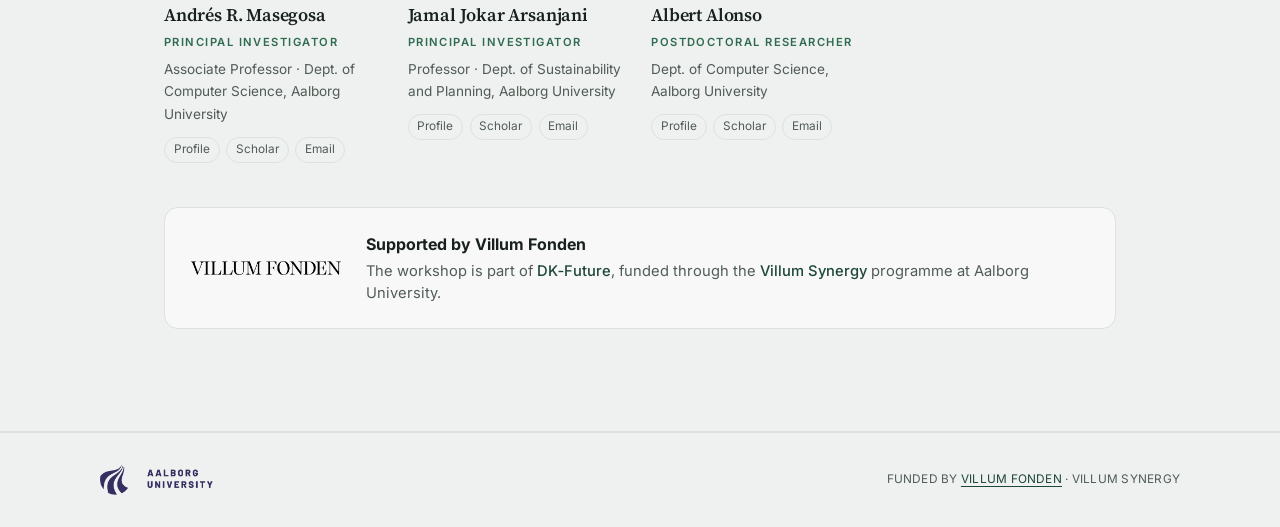
==== commit 0fdf90ce: "Move the registration deadline to 21 August Co-Authored-By: Claude Fable 5 <noreply@anthropic.com>" ====
--- a/workshop-2026-08.html
+++ b/workshop-2026-08.html
@@ -365,7 +365,7 @@
         Attendance is <strong>free</strong>. Breakfast and lunch are provided and places are
         limited, so we ask everyone to register in advance. The form takes a minute: name,
         affiliation, and any dietary requirements.
-        Registration closes <strong>19 August 2026</strong>.
+        Registration closes <strong>21 August 2026</strong>.
       </p>
     </div>
 
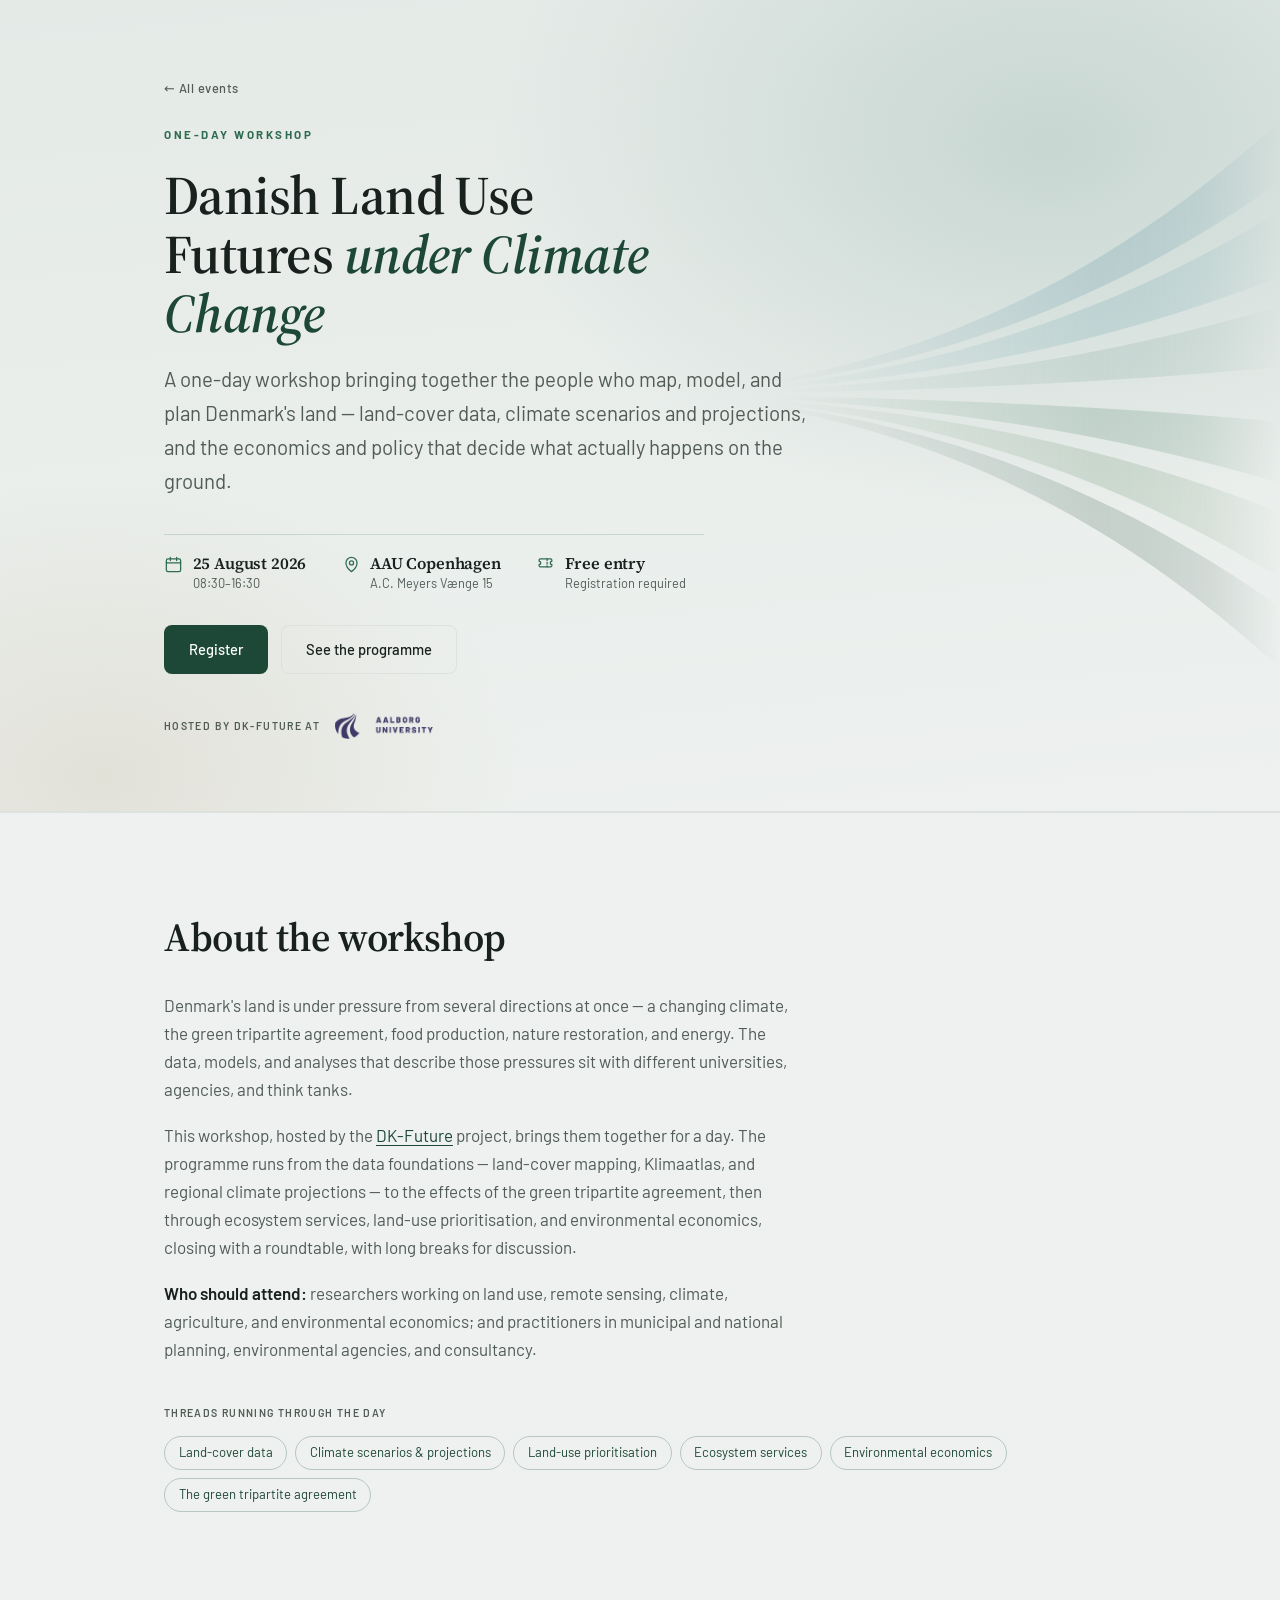
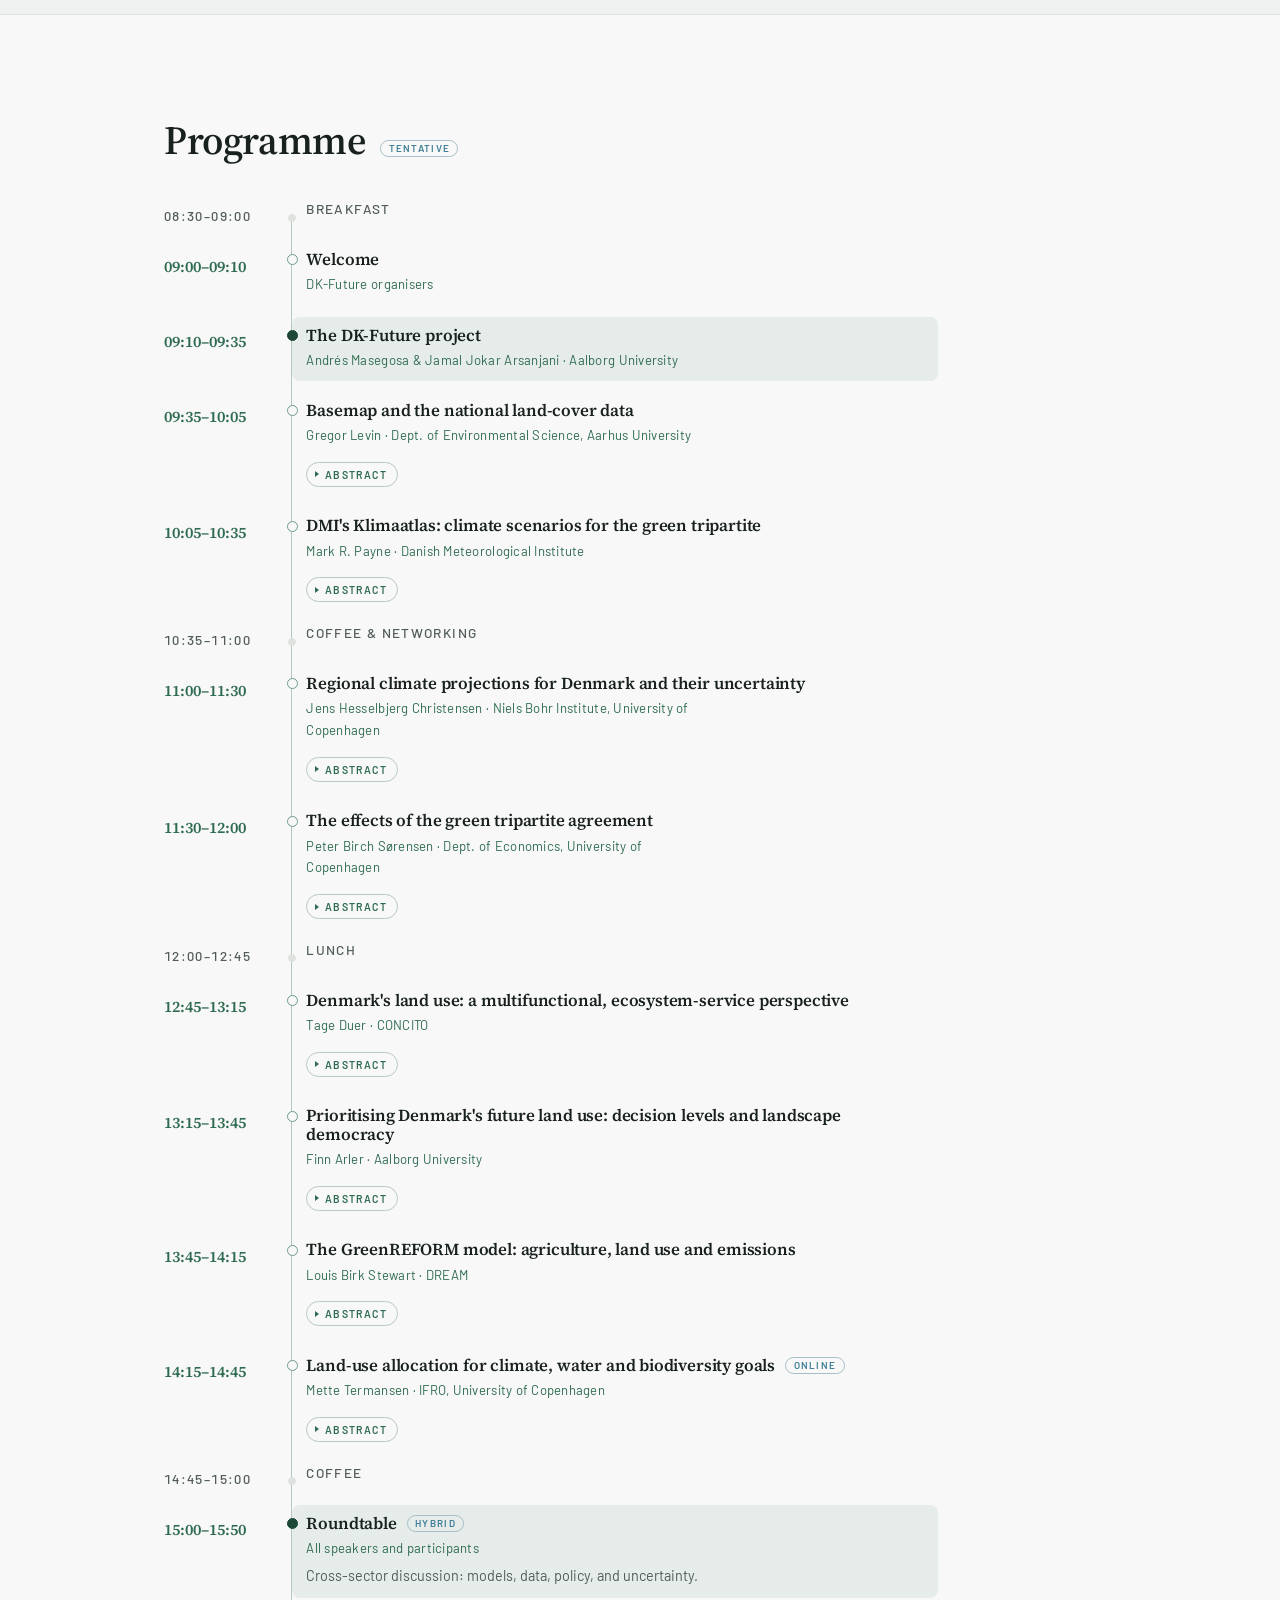
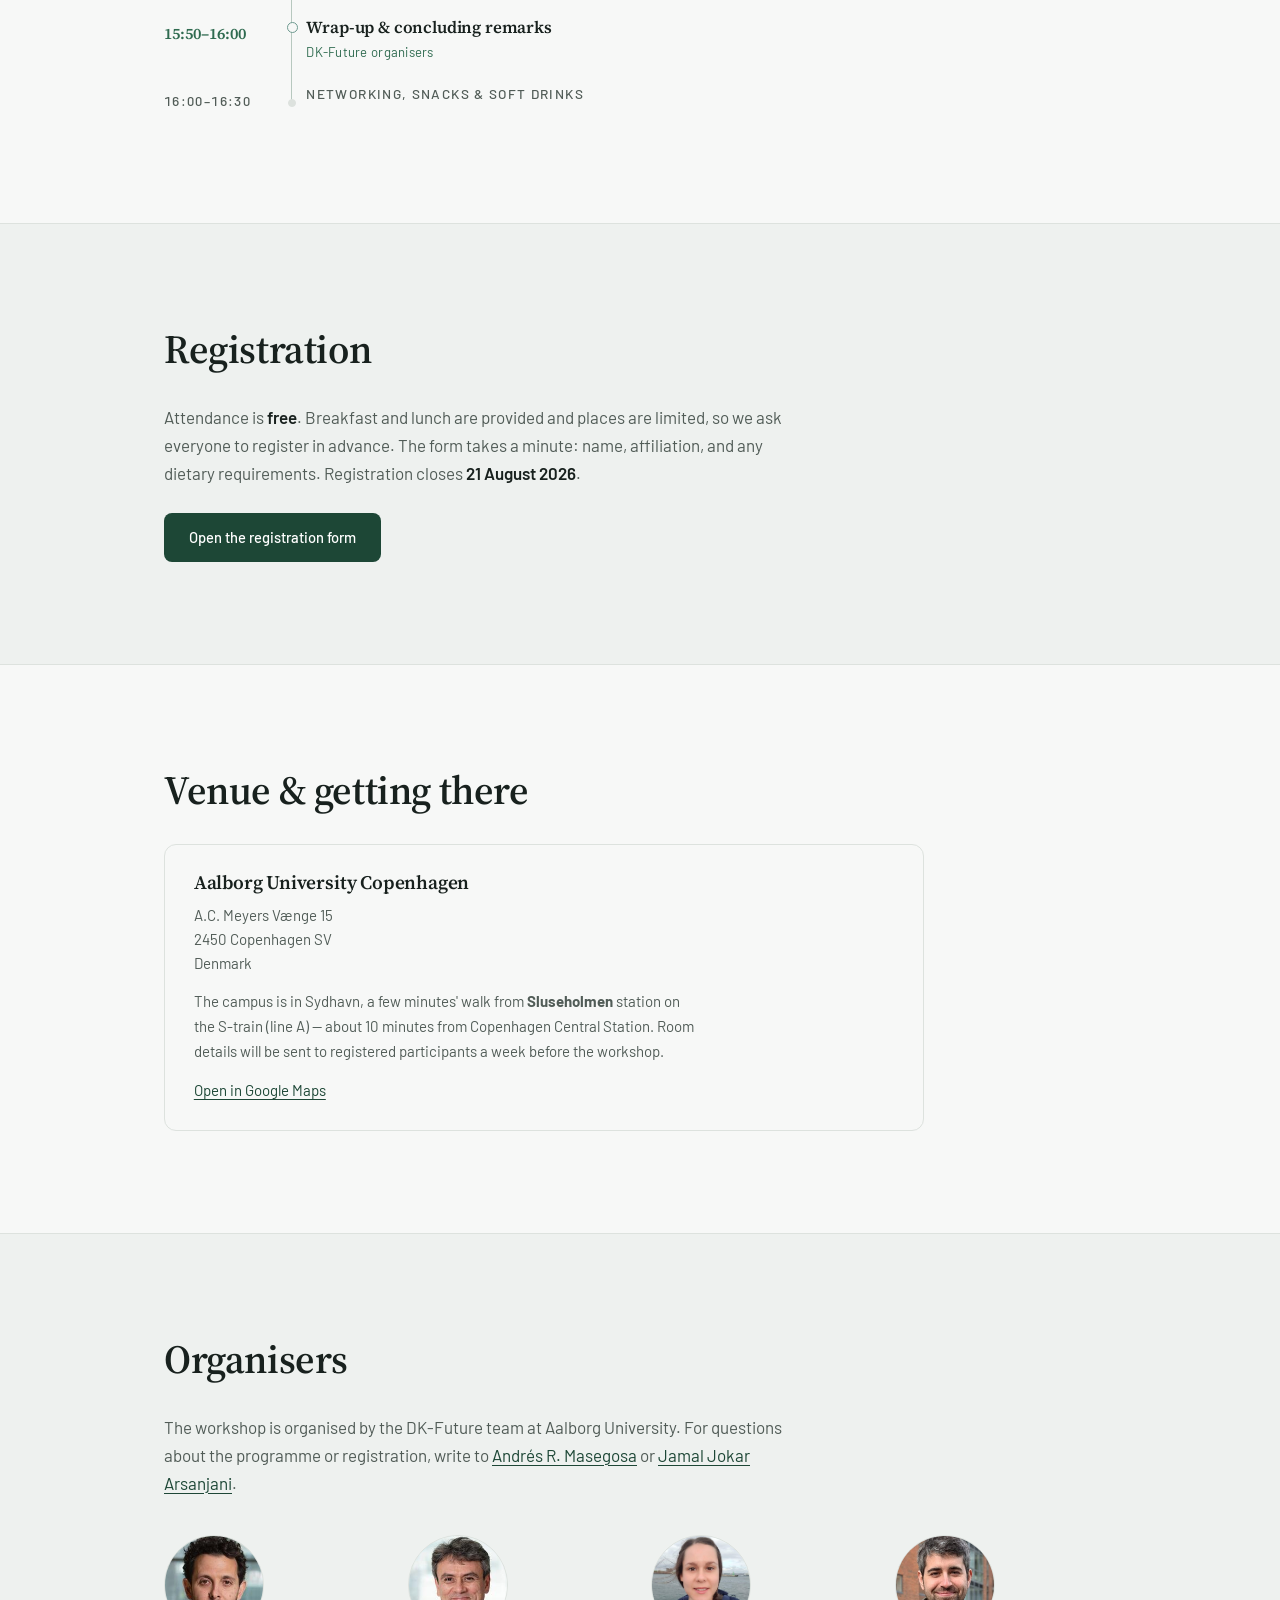
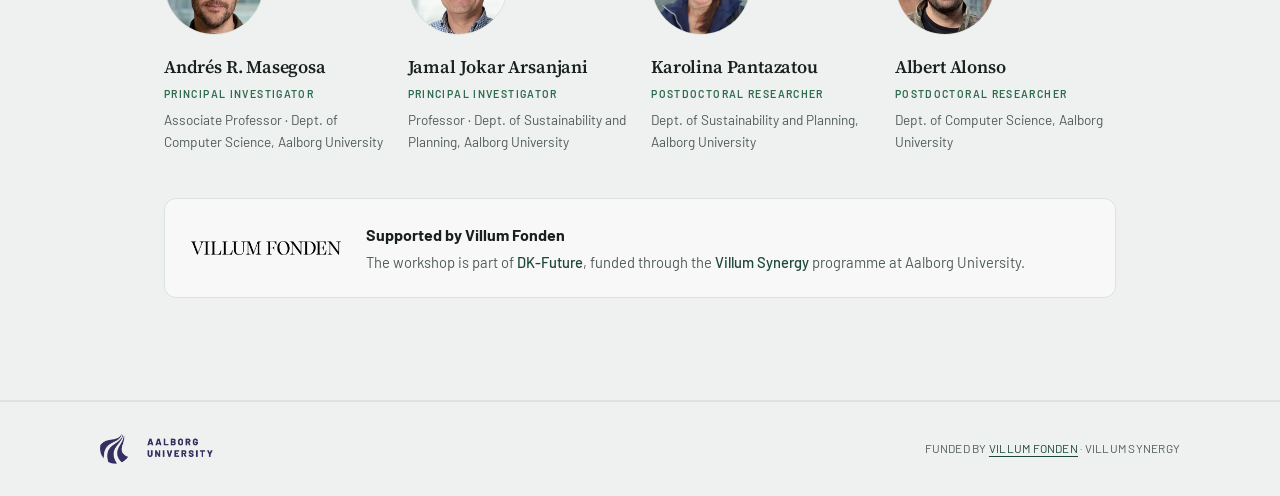
==== commit 156df1ac: "Update the workshop programme to the v2 announcement New times throughout, Louis Birk Stewart's Gree" ====
--- a/workshop-2026-08.html
+++ b/workshop-2026-08.html
@@ -15,24 +15,10 @@
   <link rel="icon" href="assets/favicon.svg" type="image/svg+xml" />
   <link rel="preconnect" href="https://fonts.googleapis.com" />
   <link rel="preconnect" href="https://fonts.gstatic.com" crossorigin />
-  <link href="https://fonts.googleapis.com/css2?family=Source+Serif+4:ital,opsz,wght@0,8..60,400;0,8..60,500;0,8..60,600;1,8..60,400&family=Inter:wght@400;500;600&display=swap" rel="stylesheet" />
+  <link href="https://fonts.googleapis.com/css2?family=Source+Serif+4:ital,opsz,wght@0,8..60,400;0,8..60,500;0,8..60,600;1,8..60,400&family=Barlow:wght@400;500;600&display=swap" rel="stylesheet" />
   <link rel="stylesheet" href="assets/style.css" />
 </head>
 <body class="page-workshop">
-  <!-- ===================== Header ===================== -->
-  <header class="site-header">
-    <a class="brand" href="index.html">
-      <span class="brand-mark" aria-hidden="true"></span>
-      <span class="brand-text">DK&#8209;Future</span>
-    </a>
-    <nav class="site-nav">
-      <a href="index.html#project">Project</a>
-      <a href="index.html#research">Research</a>
-      <a href="index.html#team">Team</a>
-      <a href="index.html#events" class="is-current">Events</a>
-    </nav>
-  </header>
-
   <!-- ===================== Hero ===================== -->
   <section class="wshero" id="top">
     <!-- The front page's forecast fan, cropped to the spreading half: the viewBox
@@ -99,7 +85,6 @@
   <!-- ===================== About ===================== -->
   <section class="section section-alt" id="about">
     <div class="section-head reveal">
-      <span class="section-num">01</span>
       <h2>About the workshop</h2>
     </div>
     <div class="prose reveal">
@@ -138,13 +123,13 @@
   </section>
 
   <!-- ===================== Programme =====================
-       Programme of 11 August 2026 (FINAL). Each row is one <li class="agenda-item"> with
-       a time and a body; "is-break" for meals and coffee, "is-highlight" to tint
-       an anchor session, <span class="agenda-tag"> for a badge such as Online.
+       Programme of the announcement v2 (20 August 2026). Each row is one
+       <li class="agenda-item"> with a time and a body; "is-break" for meals
+       and coffee, "is-highlight" to tint an anchor session,
+       <span class="agenda-tag"> for a badge such as Online.
        ====================================================== -->
   <section class="section" id="programme">
     <div class="section-head reveal">
-      <span class="section-num">02</span>
       <h2>Programme <span class="agenda-tag">Tentative</span></h2>
     </div>
 
@@ -155,7 +140,7 @@
       </li>
 
       <li class="agenda-item">
-        <span class="agenda-time">09:00&ndash;09:15</span>
+        <span class="agenda-time">09:00&ndash;09:10</span>
         <div class="agenda-body">
           <h3>Welcome</h3>
           <p class="agenda-who">DK-Future organisers</p>
@@ -163,7 +148,7 @@
       </li>
 
       <li class="agenda-item is-highlight">
-        <span class="agenda-time">09:15&ndash;09:45</span>
+        <span class="agenda-time">09:10&ndash;09:35</span>
         <div class="agenda-body">
           <h3>The DK-Future project</h3>
           <p class="agenda-who">Andr&eacute;s Masegosa &amp; Jamal Jokar Arsanjani · Aalborg University</p>
@@ -171,7 +156,7 @@
       </li>
 
       <li class="agenda-item">
-        <span class="agenda-time">09:45&ndash;10:15</span>
+        <span class="agenda-time">09:35&ndash;10:05</span>
         <div class="agenda-body">
           <h3>Basemap and the national land-cover data</h3>
           <p class="agenda-who">Gregor Levin · Dept. of Environmental Science, Aarhus University</p>
@@ -183,9 +168,9 @@
       </li>
 
       <li class="agenda-item">
-        <span class="agenda-time">10:15&ndash;10:45</span>
-        <div class="agenda-body">
-          <h3>DMI's Klimaatlas &mdash; climate scenarios for the green tripartite</h3>
+        <span class="agenda-time">10:05&ndash;10:35</span>
+        <div class="agenda-body">
+          <h3>DMI's Klimaatlas: climate scenarios for the green tripartite</h3>
           <p class="agenda-who">Mark R. Payne · Danish Meteorological Institute</p>
           <details class="agenda-abstract">
             <summary>Abstract</summary>
@@ -195,12 +180,12 @@
       </li>
 
       <li class="agenda-item is-break">
-        <span class="agenda-time">10:45&ndash;11:15</span>
+        <span class="agenda-time">10:35&ndash;11:00</span>
         <div class="agenda-body"><h3>Coffee &amp; networking</h3></div>
       </li>
 
       <li class="agenda-item">
-        <span class="agenda-time">11:15&ndash;11:45</span>
+        <span class="agenda-time">11:00&ndash;11:30</span>
         <div class="agenda-body">
           <h3>Regional climate projections for Denmark and their uncertainty</h3>
           <p class="agenda-who">Jens Hesselbjerg Christensen · Niels Bohr Institute, University of Copenhagen</p>
@@ -212,7 +197,7 @@
       </li>
 
       <li class="agenda-item">
-        <span class="agenda-time">11:45&ndash;12:15</span>
+        <span class="agenda-time">11:30&ndash;12:00</span>
         <div class="agenda-body">
           <h3>The effects of the green tripartite agreement</h3>
           <p class="agenda-who">Peter Birch S&oslash;rensen · Dept. of Economics, University of Copenhagen</p>
@@ -224,12 +209,12 @@
       </li>
 
       <li class="agenda-item is-break">
-        <span class="agenda-time">12:15&ndash;13:00</span>
+        <span class="agenda-time">12:00&ndash;12:45</span>
         <div class="agenda-body"><h3>Lunch</h3></div>
       </li>
 
       <li class="agenda-item">
-        <span class="agenda-time">13:00&ndash;13:30</span>
+        <span class="agenda-time">12:45&ndash;13:15</span>
         <div class="agenda-body">
           <h3>Denmark's land use: a multifunctional, ecosystem-service perspective</h3>
           <p class="agenda-who">Tage Duer · CONCITO</p>
@@ -241,9 +226,9 @@
       </li>
 
       <li class="agenda-item">
-        <span class="agenda-time">13:30&ndash;14:00</span>
-        <div class="agenda-body">
-          <h3>Prioritising Denmark's future land use</h3>
+        <span class="agenda-time">13:15&ndash;13:45</span>
+        <div class="agenda-body">
+          <h3>Prioritising Denmark's future land use: decision levels and landscape democracy</h3>
           <p class="agenda-who">Finn Arler · Aalborg University</p>
           <details class="agenda-abstract">
             <summary>Abstract</summary>
@@ -253,7 +238,19 @@
       </li>
 
       <li class="agenda-item">
-        <span class="agenda-time">14:00&ndash;14:30</span>
+        <span class="agenda-time">13:45&ndash;14:15</span>
+        <div class="agenda-body">
+          <h3>The GreenREFORM model: agriculture, land use and emissions</h3>
+          <p class="agenda-who">Louis Birk Stewart · DREAM</p>
+          <details class="agenda-abstract">
+            <summary>Abstract</summary>
+            <p>To be announced.</p>
+          </details>
+        </div>
+      </li>
+
+      <li class="agenda-item">
+        <span class="agenda-time">14:15&ndash;14:45</span>
         <div class="agenda-body">
           <h3>Land-use allocation for climate, water and biodiversity goals <span class="agenda-tag">Online</span></h3>
           <p class="agenda-who">Mette Termansen · IFRO, University of Copenhagen</p>
@@ -265,12 +262,12 @@
       </li>
 
       <li class="agenda-item is-break">
-        <span class="agenda-time">14:30&ndash;15:00</span>
-        <div class="agenda-body"><h3>Coffee &amp; networking</h3></div>
+        <span class="agenda-time">14:45&ndash;15:00</span>
+        <div class="agenda-body"><h3>Coffee</h3></div>
       </li>
 
       <li class="agenda-item is-highlight">
-        <span class="agenda-time">15:00&ndash;15:45</span>
+        <span class="agenda-time">15:00&ndash;15:50</span>
         <div class="agenda-body">
           <h3>Roundtable <span class="agenda-tag">Hybrid</span></h3>
           <p class="agenda-who">All speakers and participants</p>
@@ -279,7 +276,7 @@
       </li>
 
       <li class="agenda-item">
-        <span class="agenda-time">15:45&ndash;16:00</span>
+        <span class="agenda-time">15:50&ndash;16:00</span>
         <div class="agenda-body">
           <h3>Wrap-up &amp; concluding remarks</h3>
           <p class="agenda-who">DK-Future organisers</p>
@@ -301,12 +298,11 @@
        ==============================================================
   <section class="section section-alt" id="speakers">
     <div class="section-head reveal">
-      <span class="section-num">03</span>
       <h2>Speakers</h2>
     </div>
     <p class="prose reveal">
-      The day is built around seven invited talks, each 20&ndash;25 minutes plus discussion.
-      All seven speakers are confirmed.
+      The day is built around eight invited talks, each 20&ndash;25 minutes plus discussion.
+      All eight speakers are confirmed.
     </p>
 
     <div class="speakers reveal">
@@ -339,6 +335,11 @@
         <span class="speaker-topic">Environmental economics</span>
         <span class="speaker-name">Mette Termansen</span>
         <span class="speaker-affil">IFRO, University of Copenhagen · joining online</span>
+      </article>
+      <article class="speaker">
+        <span class="speaker-topic">GreenREFORM model</span>
+        <span class="speaker-name">Louis Birk Stewart</span>
+        <span class="speaker-affil">DREAM</span>
       </article>
       <article class="speaker">
         <span class="speaker-topic">Green tripartite agreement</span>
@@ -357,7 +358,6 @@
        ======================================================== -->
   <section class="section section-alt" id="register">
     <div class="section-head reveal">
-      <span class="section-num">03</span>
       <h2>Registration</h2>
     </div>
     <div class="prose reveal">
@@ -377,7 +377,6 @@
   <!-- ===================== Venue ===================== -->
   <section class="section" id="venue">
     <div class="section-head reveal">
-      <span class="section-num">04</span>
       <h2>Venue &amp; getting there</h2>
     </div>
     <div class="venue reveal">
@@ -404,7 +403,6 @@
   <!-- ===================== Organisers ===================== -->
   <section class="section section-alt" id="organisers">
     <div class="section-head reveal">
-      <span class="section-num">05</span>
       <h2>Organisers</h2>
     </div>
     <p class="prose reveal">
@@ -414,7 +412,7 @@
       <a href="mailto:jja@plan.aau.dk">Jamal Jokar Arsanjani</a>.
     </p>
     <!-- Names must match assets/people.js exactly; order is respected. -->
-    <div class="team-grid reveal" data-people="Andrés R. Masegosa|Jamal Jokar Arsanjani|Albert Alonso"><!-- populated from assets/people.js --></div>
+    <div class="team-grid reveal" data-people="Andrés R. Masegosa|Jamal Jokar Arsanjani|Karolina Pantazatou|Albert Alonso"><!-- populated from assets/people.js --></div>
 
     <a class="funding reveal" href="https://villumfonden.dk/da/projekt/dk-future-probabilistic-geospatial-machine-learning-predicting-future-danish-land-use-under" target="_blank" rel="noopener">
       <img class="funding-logo" src="assets/img/villum-logo.png" alt="Villum Fonden" loading="lazy" />
--- a/assets/style.css
+++ b/assets/style.css
@@ -19,9 +19,11 @@
 
   --max: 1080px;
   --pad: clamp(1.25rem, 5vw, 4rem);
+  --radius: 12px;      /* cards and panels */
+  --radius-sm: 8px;    /* buttons, small insets */
 
   --display: "Source Serif 4", Georgia, "Times New Roman", serif;
-  --sans: "Inter", system-ui, -apple-system, "Segoe UI", sans-serif;
+  --sans: "Barlow", system-ui, -apple-system, "Segoe UI", sans-serif;
 }
 
 * { box-sizing: border-box; }
@@ -54,41 +56,6 @@
   text-transform: uppercase;
   letter-spacing: 0.13em;
 }
-
-/* ===================== Header ===================== */
-.site-header {
-  position: sticky;
-  top: 0;
-  z-index: 50;
-  display: flex;
-  align-items: center;
-  justify-content: space-between;
-  padding: 0.9rem var(--pad);
-  background: color-mix(in srgb, var(--bg) 80%, transparent);
-  backdrop-filter: blur(12px);
-  border-bottom: 1px solid var(--line);
-}
-.brand { display: flex; align-items: center; gap: 0.6rem; text-decoration: none; color: var(--ink); }
-.brand-text { font-family: var(--display); font-weight: 600; font-size: 1.1rem; letter-spacing: -0.02em; }
-/* The favicon itself, so the tab and the header carry the same mark. The URL
-   is relative to this stylesheet, so it resolves from any page. */
-.brand-mark {
-  width: 18px; height: 18px;
-  background: url("favicon.svg") center / contain no-repeat;
-}
-.site-nav { display: flex; gap: clamp(0.9rem, 2.5vw, 2rem); }
-.site-nav a {
-  color: var(--ink-soft); text-decoration: none; font-size: 0.86rem; font-weight: 500;
-  position: relative; padding: 0.2rem 0;
-}
-.site-nav a::after {
-  content: ""; position: absolute; left: 0; bottom: -2px; width: 0; height: 1.5px;
-  background: var(--cyan); transition: width 0.25s ease;
-}
-.site-nav a:hover { color: var(--ink); }
-.site-nav a:hover::after { width: 100%; }
-.site-nav a.is-current { color: var(--ink); }
-.site-nav a.is-current::after { width: 100%; background: var(--green); }
 
 /* ===================== Hero ===================== */
 .hero {
@@ -111,7 +78,7 @@
 }
 .hero-content { position: relative; z-index: 2; }
 .eyebrow {
-  text-transform: uppercase; letter-spacing: 0.22em; font-size: 0.7rem;
+  text-transform: uppercase; letter-spacing: 0.22em; font-size: 0.72rem;
   font-weight: 700; color: var(--green); margin: 0 0 1.4rem;
 }
 .hero h1 {
@@ -127,7 +94,7 @@
 
 .hero-actions { display: flex; gap: 0.8rem; flex-wrap: wrap; }
 .btn {
-  display: inline-flex; align-items: center; padding: 0.72rem 1.5rem; border-radius: 8px;
+  display: inline-flex; align-items: center; padding: 0.72rem 1.5rem; border-radius: var(--radius-sm);
   font-weight: 500; font-size: 0.92rem; text-decoration: none; transition: all 0.2s ease;
   border: 1px solid transparent;
 }
@@ -178,11 +145,7 @@
 .section-alt { max-width: none; background: var(--bg-alt); border-block: 1px solid var(--line); }
 .section-alt > * { max-width: var(--max); margin-inline: auto; }
 
-.section-head { display: flex; align-items: baseline; gap: 0.85rem; margin-bottom: 2rem; }
-.section-num {
-  font-family: var(--display); font-style: italic; font-weight: 500;
-  font-size: 1.15rem; color: var(--green);
-}
+.section-head { margin-bottom: 2rem; }
 .section-head h2 { font-size: clamp(1.7rem, 4vw, 2.5rem); margin: 0; }
 
 .prose { max-width: 64ch; color: var(--ink-soft); }
@@ -194,20 +157,20 @@
 .facts {
   display: grid; grid-template-columns: repeat(auto-fit, minmax(150px, 1fr));
   gap: 1px; margin-top: 2.8rem; background: var(--line);
-  border: 1px solid var(--line); border-radius: 12px; overflow: hidden;
+  border: 1px solid var(--line); border-radius: var(--radius); overflow: hidden;
 }
 .fact { background: var(--bg); padding: 1.25rem 1.35rem; display: flex; flex-direction: column; gap: 0.4rem; }
-.fact-label { font-size: 0.66rem; text-transform: uppercase; letter-spacing: 0.14em; color: var(--ink-soft); }
+.fact-label { font-size: 0.66rem; text-transform: uppercase; letter-spacing: 0.13em; color: var(--ink-soft); }
 .fact-value { font-family: var(--display); font-weight: 600; font-size: 1.3rem; color: var(--green-deep); letter-spacing: -0.01em; }
 
 /* Funding acknowledgment */
 .funding {
   display: flex; align-items: center; gap: 1.6rem; margin-top: 1rem;
-  padding: 1.5rem 1.6rem; border: 1px solid var(--line); border-radius: 14px;
+  padding: 1.5rem 1.6rem; border: 1px solid var(--line); border-radius: var(--radius);
   background: var(--bg); text-decoration: none; color: inherit;
-  transition: border-color 0.2s ease, box-shadow 0.2s ease;
-}
-.funding:hover { border-color: color-mix(in srgb, var(--green) 40%, var(--line)); box-shadow: 0 12px 30px -22px var(--green-deep); }
+  transition: border-color 0.2s ease;
+}
+.funding:hover { border-color: color-mix(in srgb, var(--green) 40%, var(--line)); }
 .funding-logo {
   flex: 0 0 auto; width: 150px; height: auto; align-self: center;
 }
@@ -225,24 +188,16 @@
 .cards { display: grid; grid-template-columns: repeat(2, 1fr); gap: 1.1rem; }
 .rcard {
   display: flex; gap: 1.15rem; align-items: flex-start;
-  background: var(--bg); border: 1px solid var(--line); border-radius: 14px;
+  background: var(--bg); border: 1px solid var(--line); border-radius: var(--radius);
   padding: 1.6rem 1.55rem;
-  transition: border-color 0.2s ease, transform 0.2s ease, box-shadow 0.2s ease;
-}
-.rcard:hover {
-  transform: translateY(-2px);
-  border-color: color-mix(in srgb, var(--tone) 50%, var(--line));
-  box-shadow: 0 12px 30px -22px color-mix(in srgb, var(--tone) 80%, black);
 }
 .rcard-icon {
-  flex: 0 0 auto; width: 46px; height: 46px; display: grid; place-items: center;
-  border-radius: 12px; color: var(--tone);
-  background: color-mix(in srgb, var(--tone) 11%, var(--bg));
-  border: 1px solid color-mix(in srgb, var(--tone) 24%, var(--line));
-}
-.rcard-icon svg { width: 24px; height: 24px; display: block; }
+  flex: 0 0 auto; display: grid; place-items: center;
+  color: var(--tone); margin-top: 0.1rem;
+}
+.rcard-icon svg { width: 26px; height: 26px; display: block; }
 .rcard-kicker {
-  font-size: 0.66rem; font-weight: 600; text-transform: uppercase; letter-spacing: 0.14em;
+  font-size: 0.66rem; font-weight: 600; text-transform: uppercase; letter-spacing: 0.13em;
   color: var(--tone);
 }
 .rcard h3 { font-size: 1.12rem; margin: 0.18rem 0 0.45rem; color: var(--ink); }
@@ -252,7 +207,18 @@
 
 /* Team */
 .team-grid { display: grid; grid-template-columns: repeat(auto-fill, minmax(200px, 1fr)); gap: 1.6rem 1.4rem; margin-top: 2.4rem; }
-.person { display: flex; flex-direction: column; gap: 0.12rem; }
+/* A card may be an <a> to the person's profile — quiet until hovered. */
+.person { display: flex; flex-direction: column; gap: 0.12rem; text-decoration: none; color: inherit; }
+a.person:hover .person-name {
+  color: var(--green-deep);
+  text-decoration: underline;
+  text-decoration-thickness: 1px;
+  text-underline-offset: 4px;
+}
+a.person:hover .person-avatar {
+  border-color: var(--green);
+  box-shadow: 0 0 0 3px color-mix(in srgb, var(--green) 18%, transparent);
+}
 .person-avatar {
   width: 100px; height: 100px; border-radius: 50%; margin-bottom: 0.9rem;
   display: grid; place-items: center; font-family: var(--display); font-weight: 500; font-size: 1.65rem;
@@ -260,16 +226,14 @@
   background: color-mix(in srgb, var(--green) 9%, var(--bg));
   border: 1px solid var(--line);
   object-fit: cover;
-}
-.person-name { font-family: var(--display); font-weight: 600; font-size: 1.12rem; letter-spacing: -0.01em; }
-.person-role { font-size: 0.7rem; font-weight: 600; color: var(--green); margin-top: 0.15rem; }
+  /* Most of the photos are portrait-ratio: bias the circular crop toward
+     the top of the frame so faces stay in view. */
+  object-position: center 22%;
+  transition: border-color 0.2s ease;
+}
+.person-name { font-family: var(--display); font-weight: 600; font-size: 1.12rem; letter-spacing: -0.01em; transition: color 0.2s ease; }
+.person-role { font-size: 0.66rem; font-weight: 600; color: var(--green); margin-top: 0.15rem; }
 .person-affil { font-size: 0.85rem; color: var(--ink-soft); margin-top: 0.25rem; }
-.person-links { margin-top: 0.6rem; display: flex; flex-wrap: wrap; gap: 0.4rem; }
-.person-links a {
-  font-size: 0.74rem; color: var(--ink-soft); text-decoration: none;
-  padding: 0.14rem 0.55rem; border: 1px solid var(--line); border-radius: 999px; transition: all 0.18s ease;
-}
-.person-links a:hover { color: var(--green-deep); border-color: var(--green); background: color-mix(in srgb, var(--green) 7%, transparent); }
 
 .partners { margin-top: 3rem; color: var(--ink-soft); font-size: 0.82rem; letter-spacing: 0.04em; }
 .partners .dot { margin: 0 0.6rem; color: var(--sand); }
@@ -279,7 +243,6 @@
   background: var(--bg-alt);
   border-block: 1px solid var(--line);
   padding-block: clamp(1.5rem, 3vw, 2.2rem);
-  scroll-margin-top: 72px; /* clears the sticky header on #events */
 }
 .upcoming-inner { max-width: var(--max); margin: 0 auto; padding-inline: var(--pad); }
 .upcoming-head {
@@ -323,24 +286,18 @@
 
 .event {
   display: flex; gap: 1.6rem; align-items: flex-start;
-  background: var(--bg); border: 1px solid var(--line); border-radius: 14px;
+  background: var(--bg); border: 1px solid var(--line); border-radius: var(--radius);
   padding: 1.7rem 1.8rem;
 }
 .event-date {
   flex: 0 0 auto; width: 84px; text-align: center; line-height: 1;
-  border: 1px solid var(--line); border-radius: 12px; padding: 0.85rem 0.5rem;
+  border: 1px solid var(--line); border-radius: var(--radius); padding: 0.85rem 0.5rem;
   background: color-mix(in srgb, var(--green) 6%, var(--bg));
 }
 .event-day { display: block; font-family: var(--display); font-weight: 600; font-size: 2rem; color: var(--green-deep); }
 .event-month { display: block; margin-top: 0.2rem; font-size: 0.8rem; font-weight: 600; text-transform: uppercase; letter-spacing: 0.1em; color: var(--green); }
 .event-year { display: block; margin-top: 0.15rem; font-size: 0.72rem; color: var(--ink-soft); }
 .event-body { flex: 1; }
-.event-status {
-  display: inline-block; font-size: 0.66rem; font-weight: 600; text-transform: uppercase;
-  letter-spacing: 0.13em; color: var(--green-deep);
-  background: color-mix(in srgb, var(--cyan) 22%, transparent);
-  padding: 0.22rem 0.6rem; border-radius: 999px; margin-bottom: 0.7rem;
-}
 .event-body h3 { font-size: 1.3rem; margin: 0 0 0.35rem; color: var(--ink); }
 .event-meta { margin: 0 0 0.7rem; font-size: 0.85rem; color: var(--green); text-transform: uppercase; letter-spacing: 0.08em; }
 .event-body p { margin: 0; color: var(--ink-soft); font-size: 0.96rem; max-width: 52ch; }
@@ -348,12 +305,10 @@
 /* The event card doubles as a link to the workshop page. */
 a.event {
   text-decoration: none; color: inherit;
-  transition: border-color 0.2s ease, transform 0.2s ease, box-shadow 0.2s ease;
+  transition: border-color 0.2s ease;
 }
 a.event:hover {
-  transform: translateY(-2px);
   border-color: color-mix(in srgb, var(--green) 40%, var(--line));
-  box-shadow: 0 12px 30px -22px var(--green-deep);
 }
 a.event:hover .event-body h3 { color: var(--green-deep); }
 .event-more {
@@ -394,7 +349,6 @@
 }
 
 @media (max-width: 560px) {
-  .brand-text { display: none; }
   .footer-inner { flex-direction: column; align-items: flex-start; }
 }
 
@@ -469,7 +423,7 @@
 .wshost { display: flex; align-items: center; gap: 0.9rem; margin: 2.4rem 0 0; }
 .wshost-label {
   font-size: 0.66rem; font-weight: 600; text-transform: uppercase;
-  letter-spacing: 0.14em; color: var(--ink-soft);
+  letter-spacing: 0.13em; color: var(--ink-soft);
 }
 .wshost-logo { height: 26px; width: auto; display: block; opacity: 0.85; transition: opacity 0.2s ease; }
 .wshost a:hover .wshost-logo { opacity: 1; }
@@ -478,14 +432,13 @@
 .topics { margin-top: 2.6rem; }
 .topics-label {
   display: block; font-size: 0.66rem; font-weight: 600; text-transform: uppercase;
-  letter-spacing: 0.14em; color: var(--ink-soft); margin-bottom: 0.9rem;
+  letter-spacing: 0.13em; color: var(--ink-soft); margin-bottom: 0.9rem;
 }
 .topic-list { display: flex; flex-wrap: wrap; gap: 0.5rem; list-style: none; margin: 0; padding: 0; }
 .topic-list li {
   font-size: 0.82rem; color: var(--green-deep);
   padding: 0.32rem 0.85rem; border-radius: 999px;
   border: 1px solid color-mix(in srgb, var(--green) 22%, var(--line));
-  background: color-mix(in srgb, var(--cyan) 12%, var(--bg));
 }
 
 /* --- Agenda --- */
@@ -520,11 +473,10 @@
 .agenda-tag {
   display: inline-block; vertical-align: 0.18em; margin-left: 0.4rem;
   white-space: nowrap;
-  font-family: var(--sans); font-size: 0.58rem; font-weight: 600;
-  text-transform: uppercase; letter-spacing: 0.11em; color: var(--sea);
+  font-family: var(--sans); font-size: 0.62rem; font-weight: 600;
+  text-transform: uppercase; letter-spacing: 0.13em; color: var(--sea);
   padding: 0.12rem 0.45rem; border-radius: 999px;
   border: 1px solid color-mix(in srgb, var(--sea) 35%, var(--line));
-  background: color-mix(in srgb, var(--sea) 9%, transparent);
 }
 /* Click-to-expand abstract. The title is the heading above; drop "To be
    announced." for the real abstract as each speaker sends it in. */
@@ -536,8 +488,7 @@
   letter-spacing: 0.13em; color: var(--green);
   padding: 0.18rem 0.6rem 0.18rem 0.45rem; border-radius: 999px;
   border: 1px solid color-mix(in srgb, var(--green) 20%, var(--line));
-  background: color-mix(in srgb, var(--green) 5%, transparent);
-  transition: border-color 0.2s ease, background 0.2s ease;
+  transition: border-color 0.2s ease;
 }
 .agenda-abstract summary::-webkit-details-marker { display: none; }
 .agenda-abstract summary::before {
@@ -549,7 +500,6 @@
 .agenda-abstract[open] summary::before { transform: rotate(90deg); }
 .agenda-abstract summary:hover {
   border-color: color-mix(in srgb, var(--green) 45%, var(--line));
-  background: color-mix(in srgb, var(--green) 9%, transparent);
 }
 .agenda-abstract summary:focus-visible { outline: 2px solid var(--cyan); outline-offset: 2px; }
 .agenda-abstract > p {
@@ -562,7 +512,7 @@
 .agenda-item.is-highlight::after { background: var(--green-deep); border-color: var(--green-deep); }
 .agenda-item.is-highlight .agenda-body {
   background: color-mix(in srgb, var(--cyan) 13%, transparent);
-  padding: 0.6rem 0.9rem; margin: -0.6rem -0.9rem; border-radius: 10px;
+  padding: 0.6rem 0.9rem; margin: -0.6rem -0.9rem; border-radius: var(--radius-sm);
 }
 .agenda-item.is-break { padding-block: 0.55rem; }
 .agenda-item.is-break::after {
@@ -583,14 +533,12 @@
 }
 .speaker {
   display: flex; flex-direction: column; gap: 0.15rem;
-  padding: 1.05rem 1.15rem; border-radius: 12px;
+  padding: 1.05rem 1.15rem; border-radius: var(--radius);
   border: 1px solid var(--line); background: var(--bg);
-  transition: border-color 0.2s ease, transform 0.2s ease, box-shadow 0.2s ease;
+  transition: border-color 0.2s ease;
 }
 .speaker:hover {
-  transform: translateY(-2px);
   border-color: color-mix(in srgb, var(--cyan) 55%, var(--line));
-  box-shadow: 0 12px 30px -24px var(--green-deep);
 }
 .speaker-topic {
   font-size: 0.66rem; font-weight: 600; text-transform: uppercase; letter-spacing: 0.13em;
@@ -610,13 +558,13 @@
 /* The Microsoft Forms embed, if its <iframe> is dropped in above the button. */
 .ms-form {
   display: block; width: 100%; max-width: 760px; height: 640px;
-  border: 1px solid var(--line); border-radius: 12px; background: var(--bg);
+  border: 1px solid var(--line); border-radius: var(--radius); background: var(--bg);
 }
 .register-actions { display: flex; flex-wrap: wrap; gap: 0.8rem; margin-top: 1.6rem; }
 
 /* --- Venue --- */
 .venue {
-  max-width: 760px; border: 1px solid var(--line); border-radius: 14px;
+  max-width: 760px; border: 1px solid var(--line); border-radius: var(--radius);
   background: var(--bg); padding: 1.7rem 1.8rem;
 }
 .venue-body h3 { font-size: 1.2rem; margin: 0 0 0.6rem; color: var(--ink); }
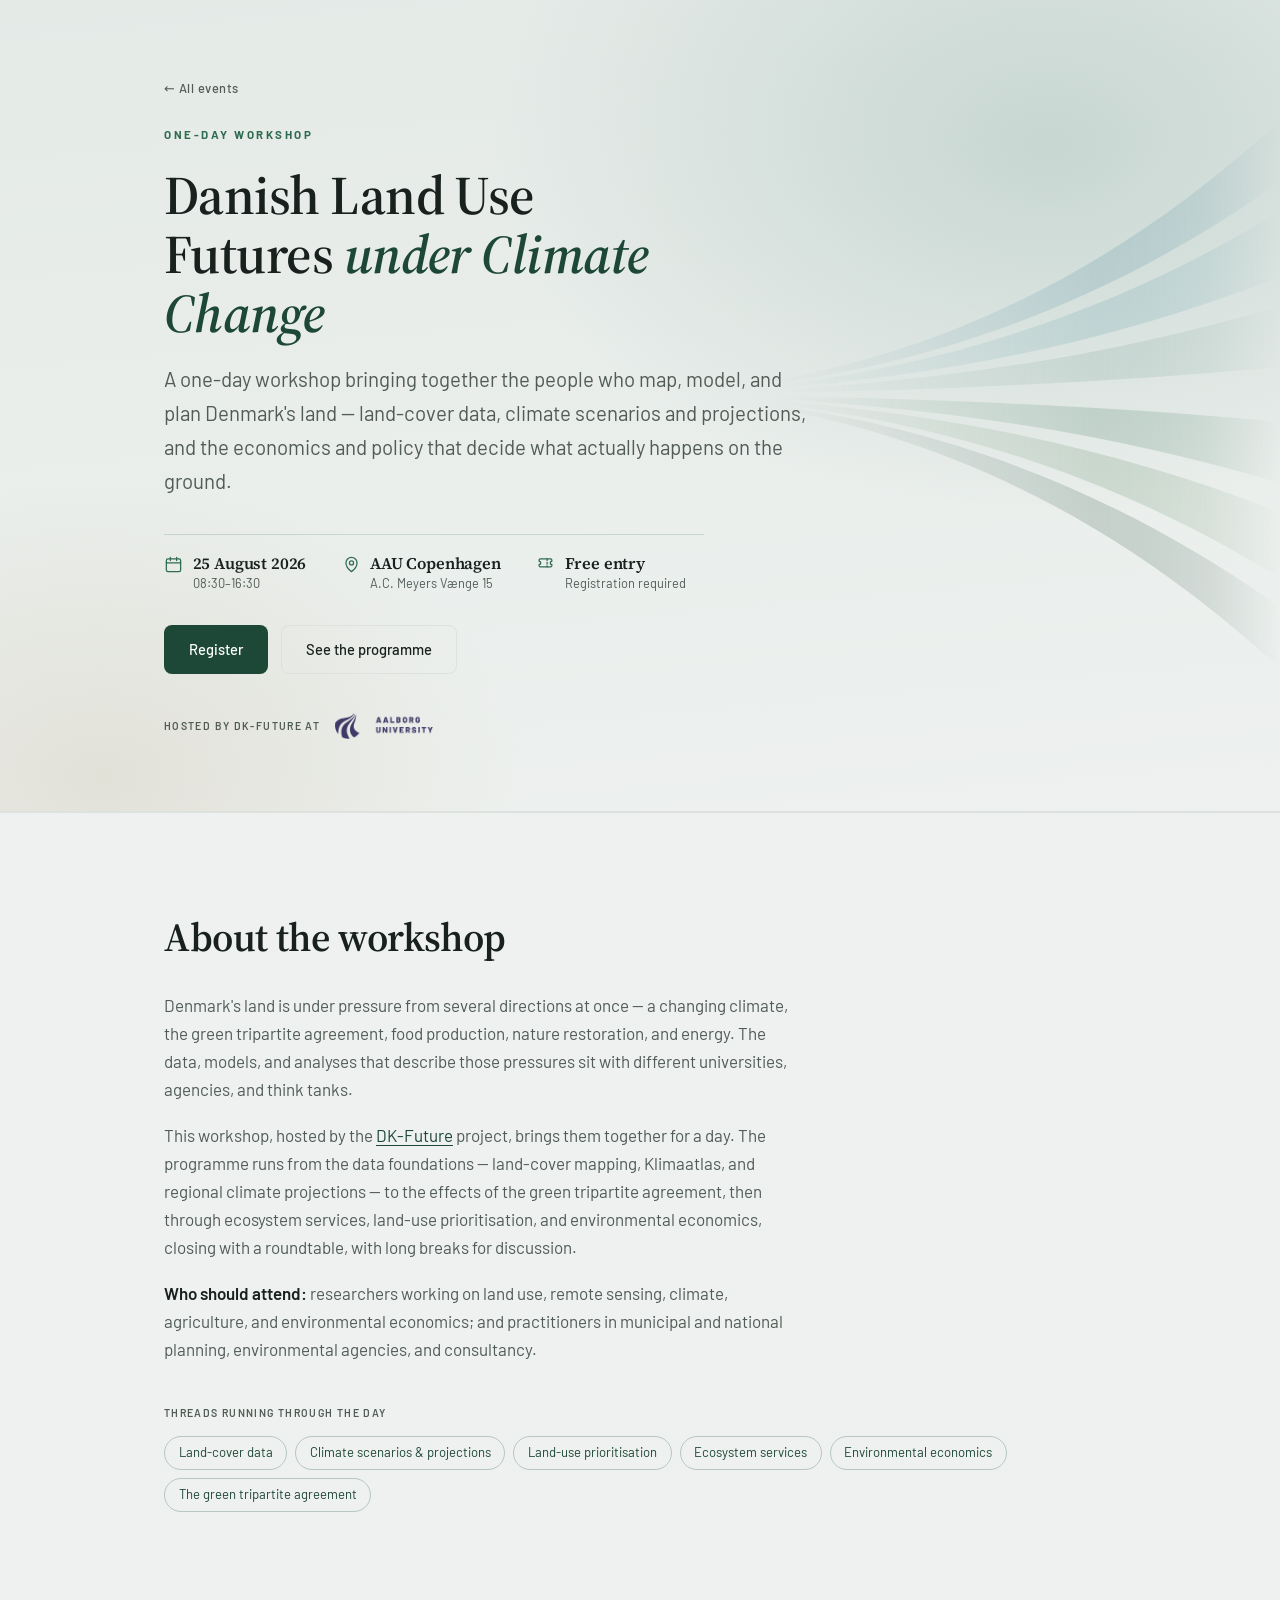
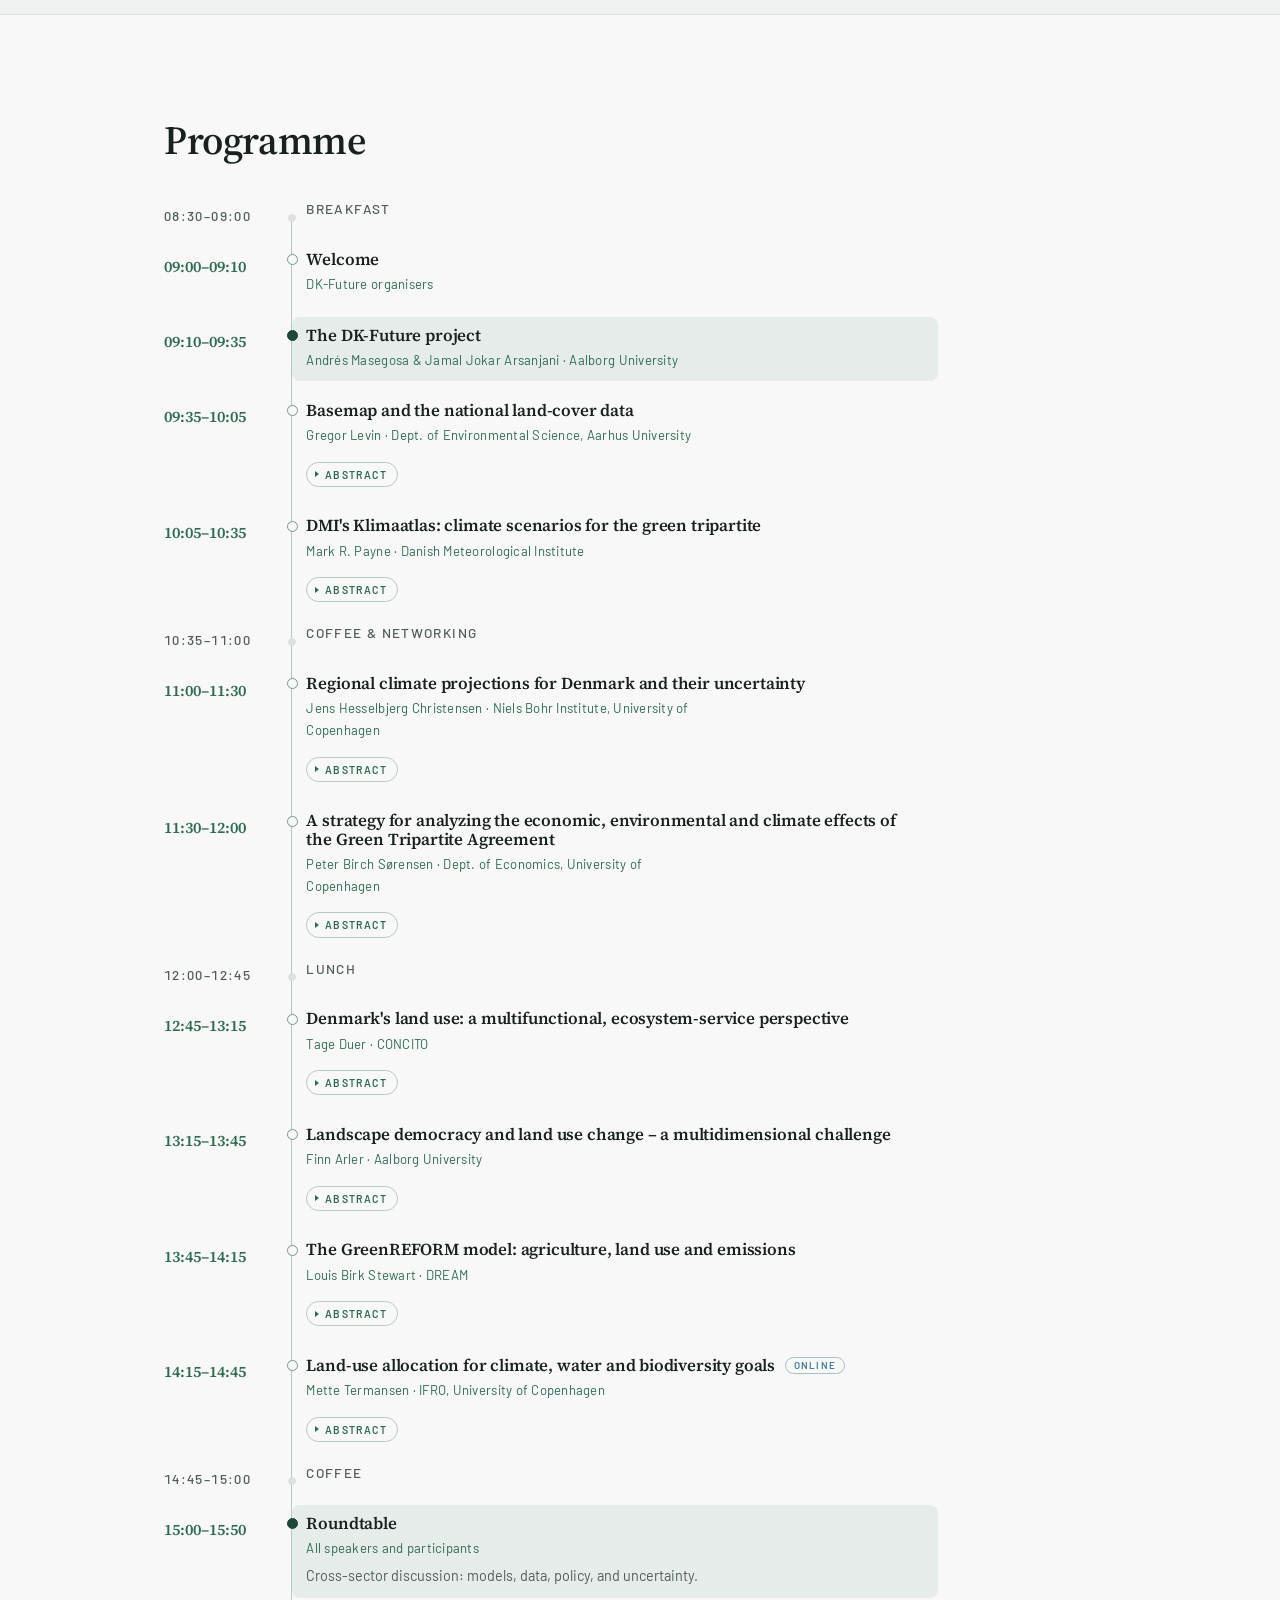
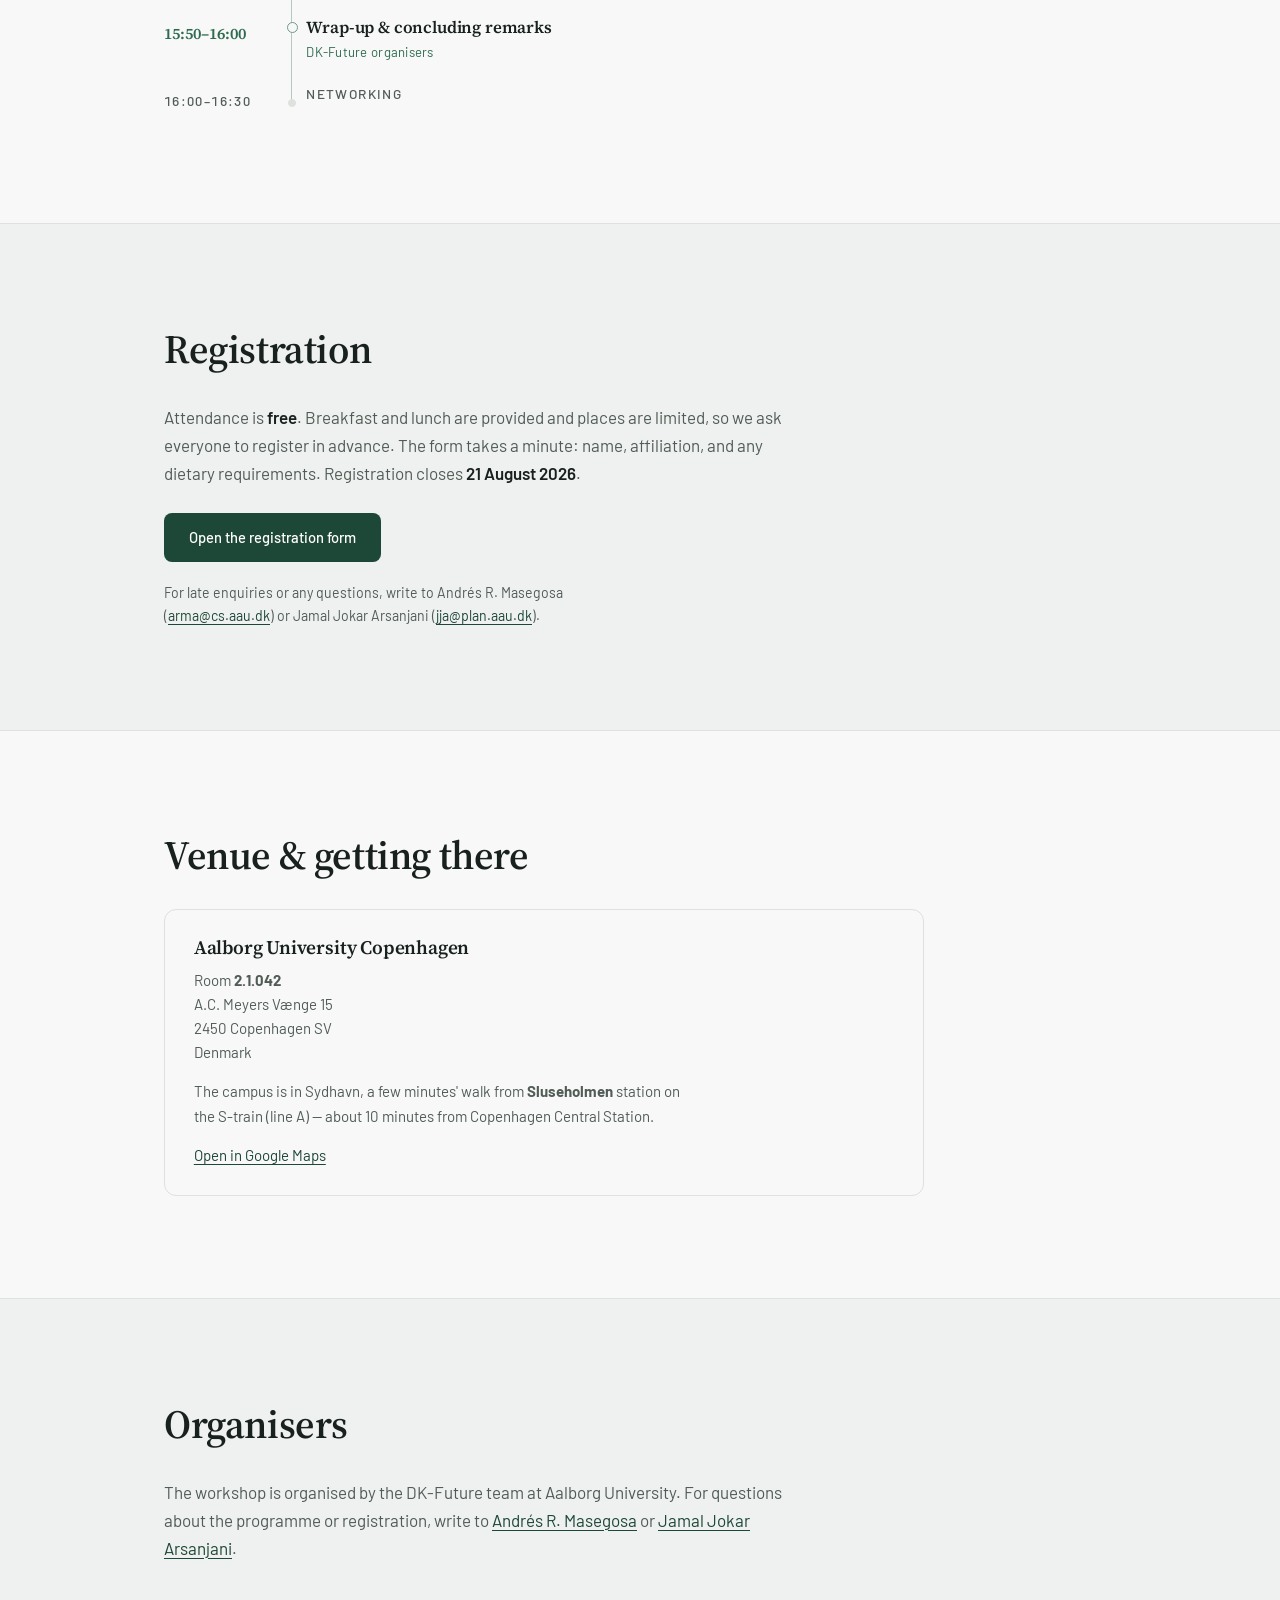
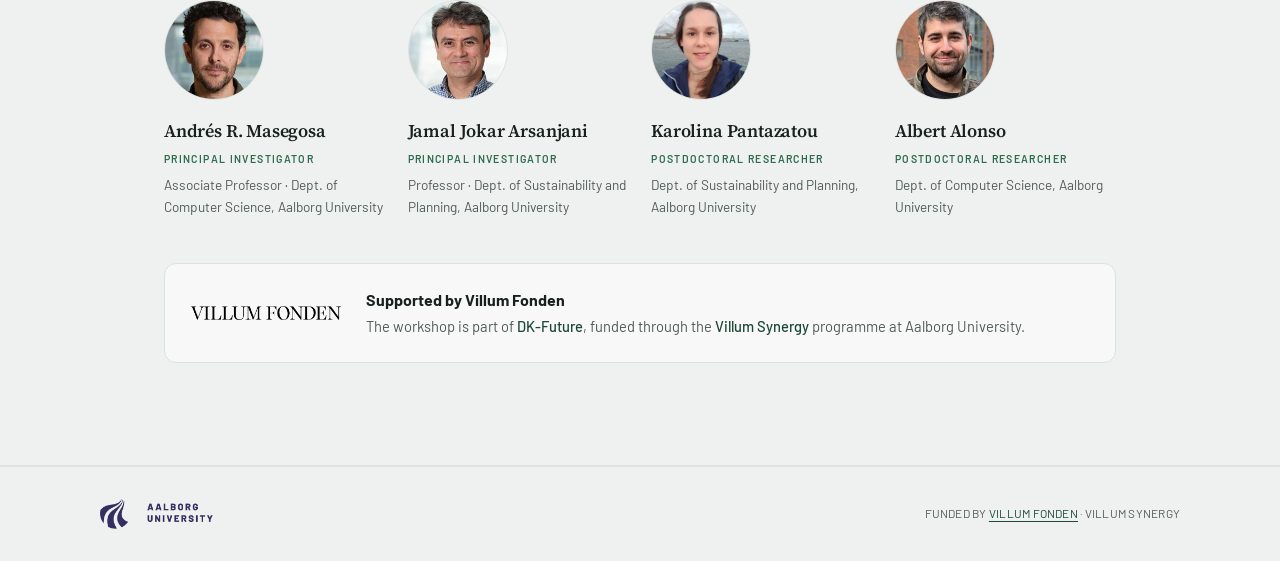
==== commit 93101c0f: "Add the three abstracts and finalise the workshop programme Peter Birch Sorensen, Finn Arler, and Lo" ====
--- a/workshop-2026-08.html
+++ b/workshop-2026-08.html
@@ -123,14 +123,15 @@
   </section>
 
   <!-- ===================== Programme =====================
-       Programme of the announcement v2 (20 August 2026). Each row is one
+       FINAL programme: eight talks and a roundtable. Each row is one
        <li class="agenda-item"> with a time and a body; "is-break" for meals
        and coffee, "is-highlight" to tint an anchor session,
        <span class="agenda-tag"> for a badge such as Online.
+       Abstracts still reading "To be announced." are awaiting the speaker.
        ====================================================== -->
   <section class="section" id="programme">
     <div class="section-head reveal">
-      <h2>Programme <span class="agenda-tag">Tentative</span></h2>
+      <h2>Programme</h2>
     </div>
 
     <ol class="agenda reveal">
@@ -199,11 +200,18 @@
       <li class="agenda-item">
         <span class="agenda-time">11:30&ndash;12:00</span>
         <div class="agenda-body">
-          <h3>The effects of the green tripartite agreement</h3>
+          <h3>A strategy for analyzing the economic, environmental and climate effects of the Green Tripartite Agreement</h3>
           <p class="agenda-who">Peter Birch S&oslash;rensen · Dept. of Economics, University of Copenhagen</p>
           <details class="agenda-abstract">
             <summary>Abstract</summary>
-            <p>To be announced.</p>
+            <p>
+              This presentation will describe an ongoing large scale modelling project aimed at
+              providing a new analytical tool to estimate the economic and environmental effects
+              of the Tripartite Agreement under alternative scenarios for its implementation. The
+              project will link an environmental and climate economic model of the Danish economy
+              (GreenREFORM) to a detailed model of Danish land use and its environmental
+              consequences (TargetEcon).
+            </p>
           </details>
         </div>
       </li>
@@ -228,11 +236,17 @@
       <li class="agenda-item">
         <span class="agenda-time">13:15&ndash;13:45</span>
         <div class="agenda-body">
-          <h3>Prioritising Denmark's future land use: decision levels and landscape democracy</h3>
+          <h3>Landscape democracy and land use change &ndash; a multidimensional challenge</h3>
           <p class="agenda-who">Finn Arler · Aalborg University</p>
           <details class="agenda-abstract">
             <summary>Abstract</summary>
-            <p>To be announced.</p>
+            <p>
+              Prospects of major land use changes constitute challenges to the inhabitants. In
+              democratic countries such changes imply open deliberation and citizen involvement.
+              Various dimensions of a landscape democracy are presented, and the usefulness of
+              alternative land-use scenarios is discussed in relation to examples of national and
+              local land use deliberations.
+            </p>
           </details>
         </div>
       </li>
@@ -244,7 +258,12 @@
           <p class="agenda-who">Louis Birk Stewart · DREAM</p>
           <details class="agenda-abstract">
             <summary>Abstract</summary>
-            <p>To be announced.</p>
+            <p>
+              The GreenREFORM model describes Danish agricultural production and emissions across
+              ten different agricultural industries. It accounts for important linkages between
+              these industries, as well as the demand for agricultural land. Land use can shift
+              between agricultural production and other uses depending on relative profitability.
+            </p>
           </details>
         </div>
       </li>
@@ -269,7 +288,7 @@
       <li class="agenda-item is-highlight">
         <span class="agenda-time">15:00&ndash;15:50</span>
         <div class="agenda-body">
-          <h3>Roundtable <span class="agenda-tag">Hybrid</span></h3>
+          <h3>Roundtable</h3>
           <p class="agenda-who">All speakers and participants</p>
           <p>Cross-sector discussion: models, data, policy, and uncertainty.</p>
         </div>
@@ -285,7 +304,7 @@
 
       <li class="agenda-item is-break">
         <span class="agenda-time">16:00&ndash;16:30</span>
-        <div class="agenda-body"><h3>Networking, snacks &amp; soft drinks</h3></div>
+        <div class="agenda-body"><h3>Networking</h3></div>
       </li>
     </ol>
   </section>
@@ -312,7 +331,7 @@
         <span class="speaker-affil">Dept. of Environmental Science, Aarhus University</span>
       </article>
       <article class="speaker">
-        <span class="speaker-topic">Land-use prioritisation</span>
+        <span class="speaker-topic">Landscape democracy</span>
         <span class="speaker-name">Finn Arler</span>
         <span class="speaker-affil">Dept. of Sustainability &amp; Planning, Aalborg University</span>
       </article>
@@ -372,6 +391,12 @@
     <div class="register-actions reveal">
       <a class="btn btn-primary" href="https://forms.cloud.microsoft/e/bhUfKNhaGk" target="_blank" rel="noopener">Open the registration form</a>
     </div>
+
+    <p class="register-note reveal">
+      For late enquiries or any questions, write to
+      Andr&eacute;s R. Masegosa (<a href="mailto:arma@cs.aau.dk">arma@cs.aau.dk</a>) or
+      Jamal Jokar Arsanjani (<a href="mailto:jja@plan.aau.dk">jja@plan.aau.dk</a>).
+    </p>
   </section>
 
   <!-- ===================== Venue ===================== -->
@@ -383,6 +408,7 @@
       <div class="venue-body">
         <h3>Aalborg University Copenhagen</h3>
         <p class="venue-address">
+          Room <strong>2.1.042</strong><br />
           A.C. Meyers Vænge 15<br />
           2450 Copenhagen SV<br />
           Denmark
@@ -390,8 +416,7 @@
         <p>
           The campus is in Sydhavn, a few minutes' walk from <strong>Sluseholmen</strong>
           station on the S&#8209;train (line A) &mdash; about 10 minutes from Copenhagen
-          Central Station. Room details will be sent to registered participants a week
-          before the workshop.
+          Central Station.
         </p>
         <p>
           <a href="https://www.google.com/maps/search/?api=1&amp;query=A.C.+Meyers+V%C3%A6nge+15%2C+2450+Copenhagen" target="_blank" rel="noopener">Open in Google&nbsp;Maps</a>
--- a/assets/style.css
+++ b/assets/style.css
@@ -561,6 +561,7 @@
   border: 1px solid var(--line); border-radius: var(--radius); background: var(--bg);
 }
 .register-actions { display: flex; flex-wrap: wrap; gap: 0.8rem; margin-top: 1.6rem; }
+.register-note { margin: 1.2rem 0 0; max-width: 56ch; font-size: 0.88rem; color: var(--ink-soft); }
 
 /* --- Venue --- */
 .venue {
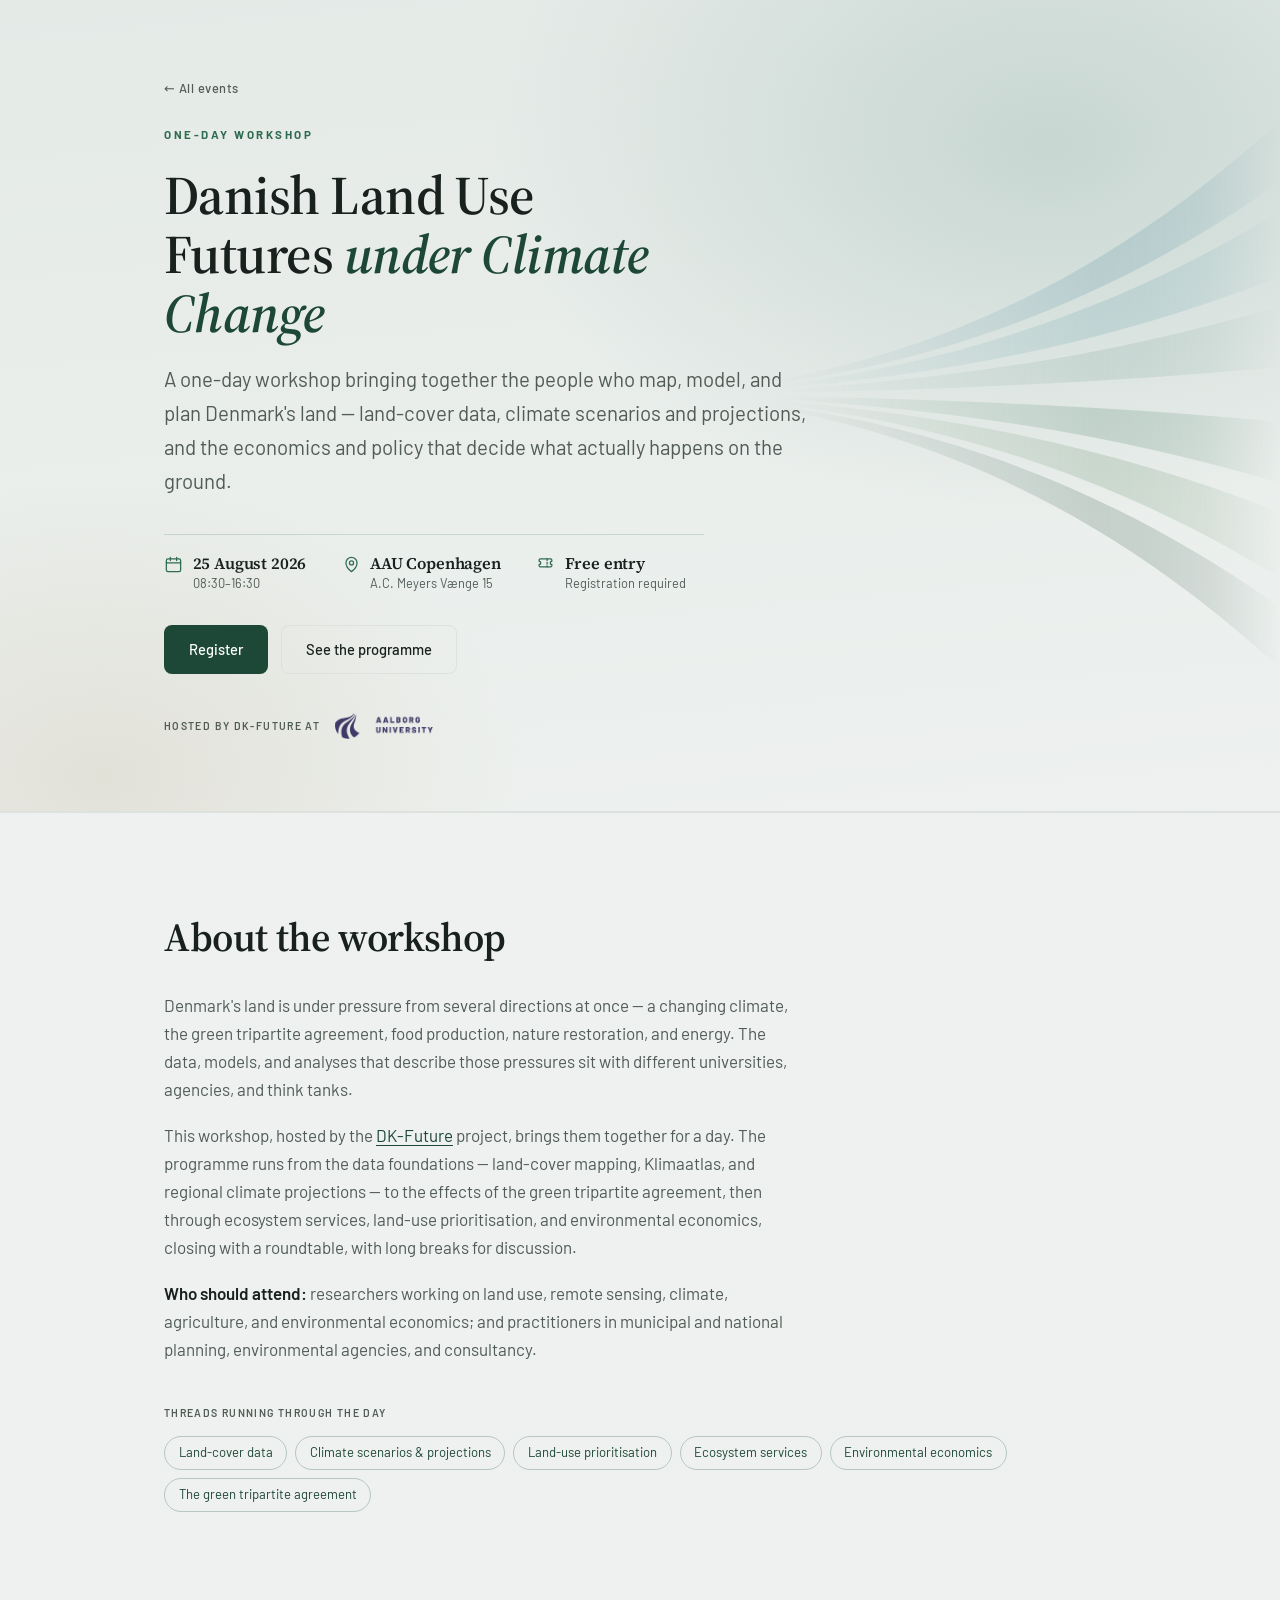
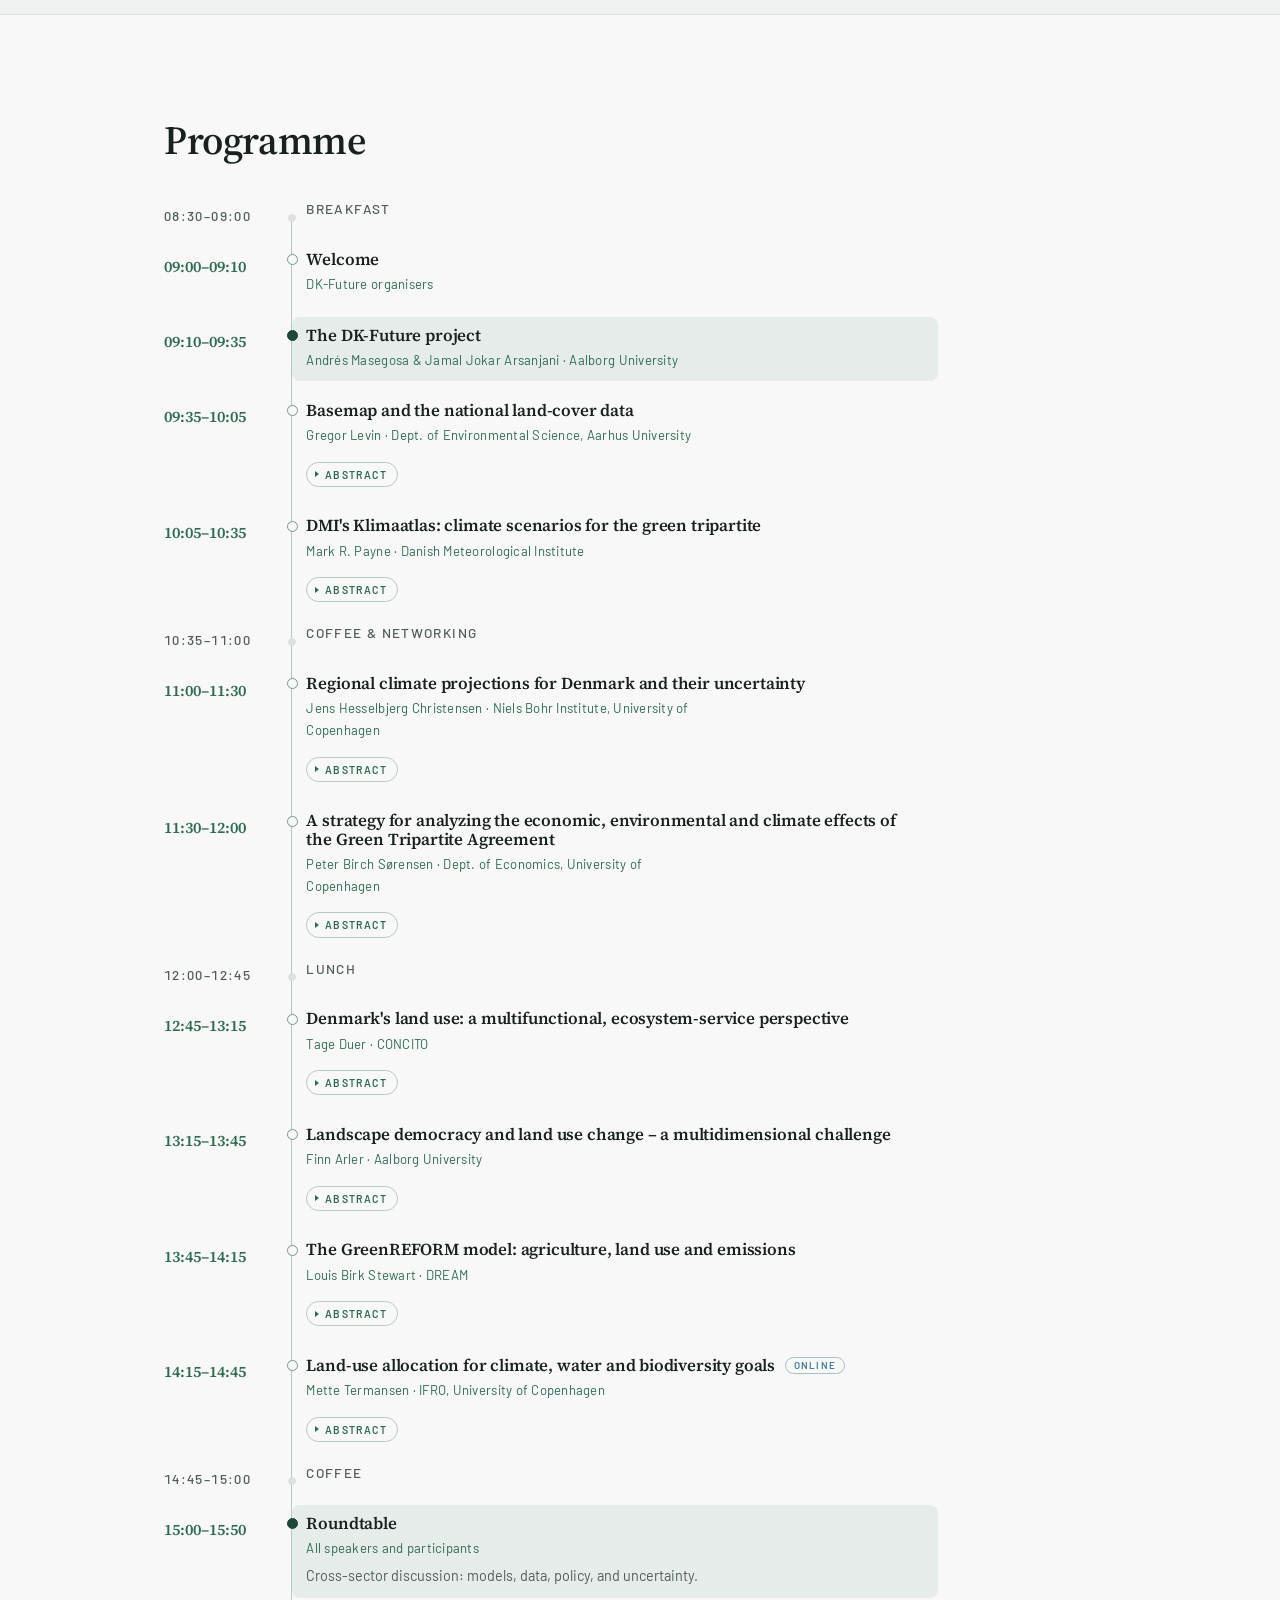
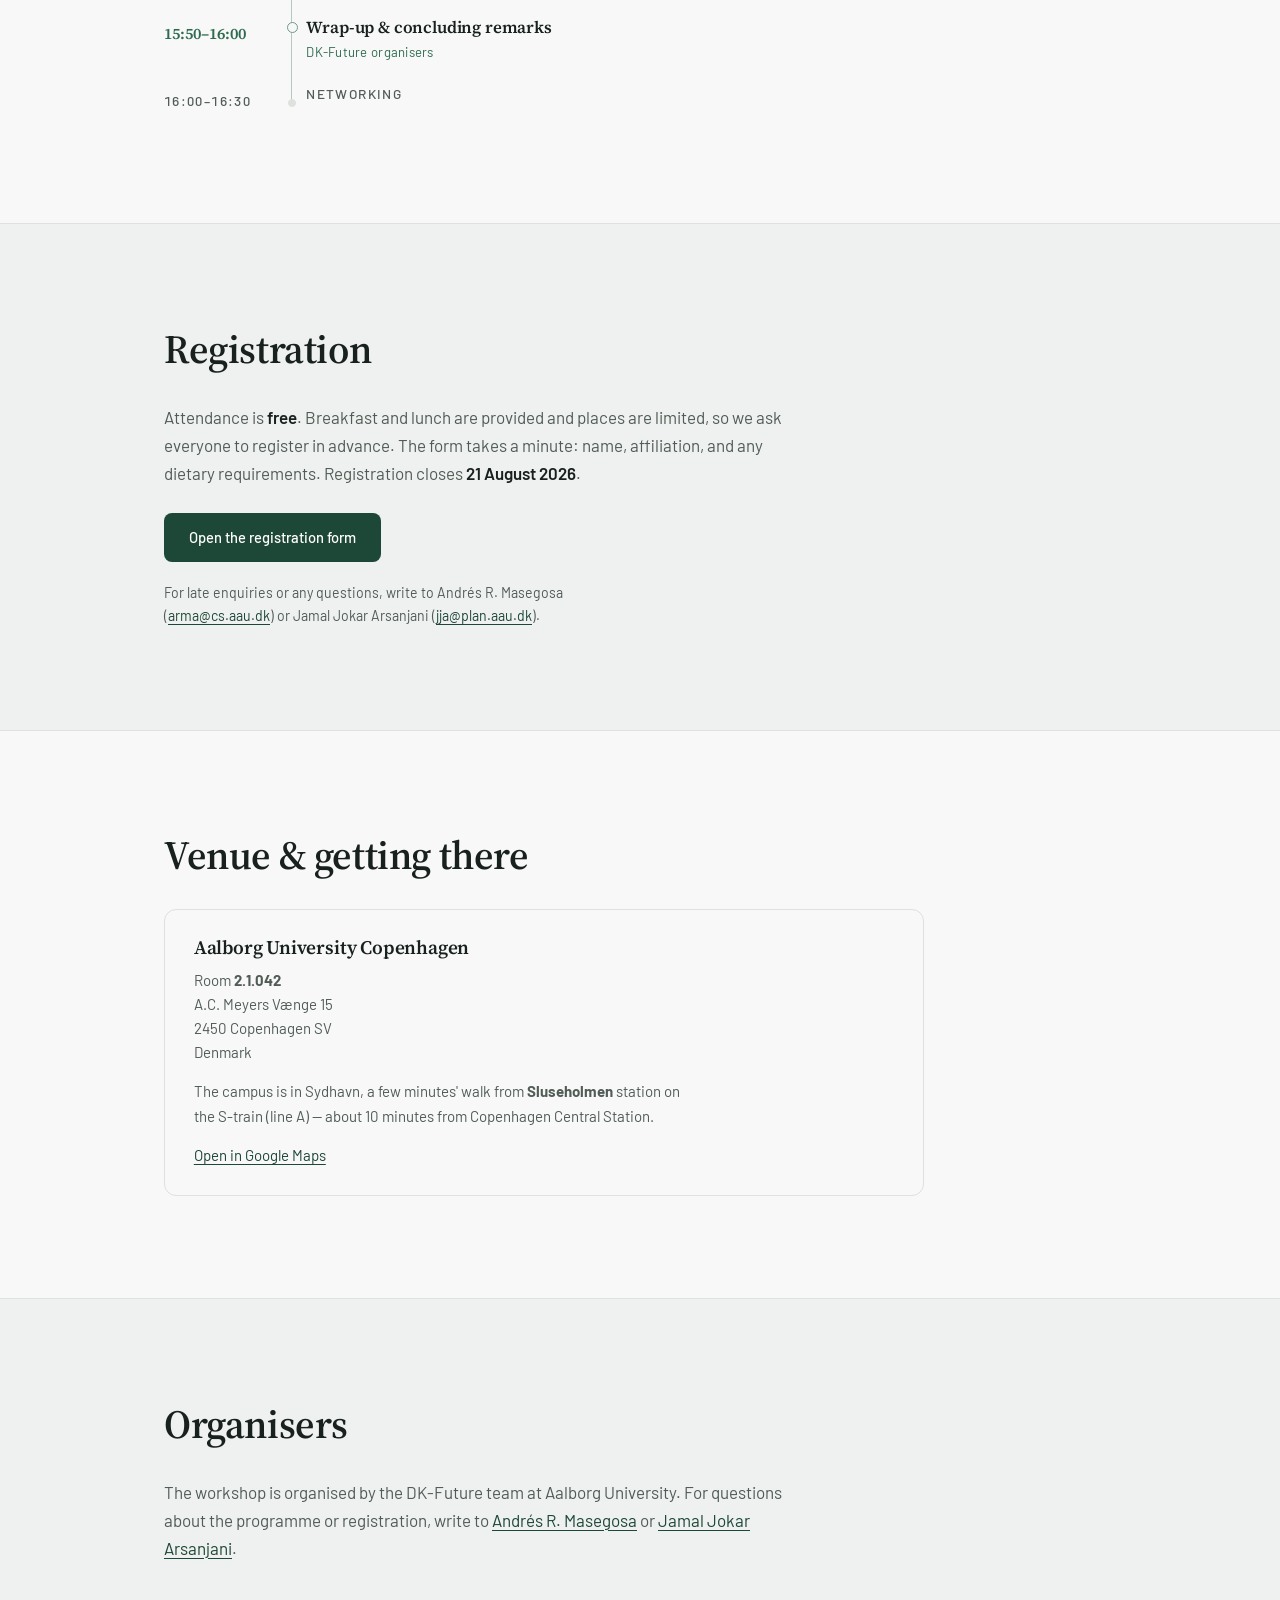
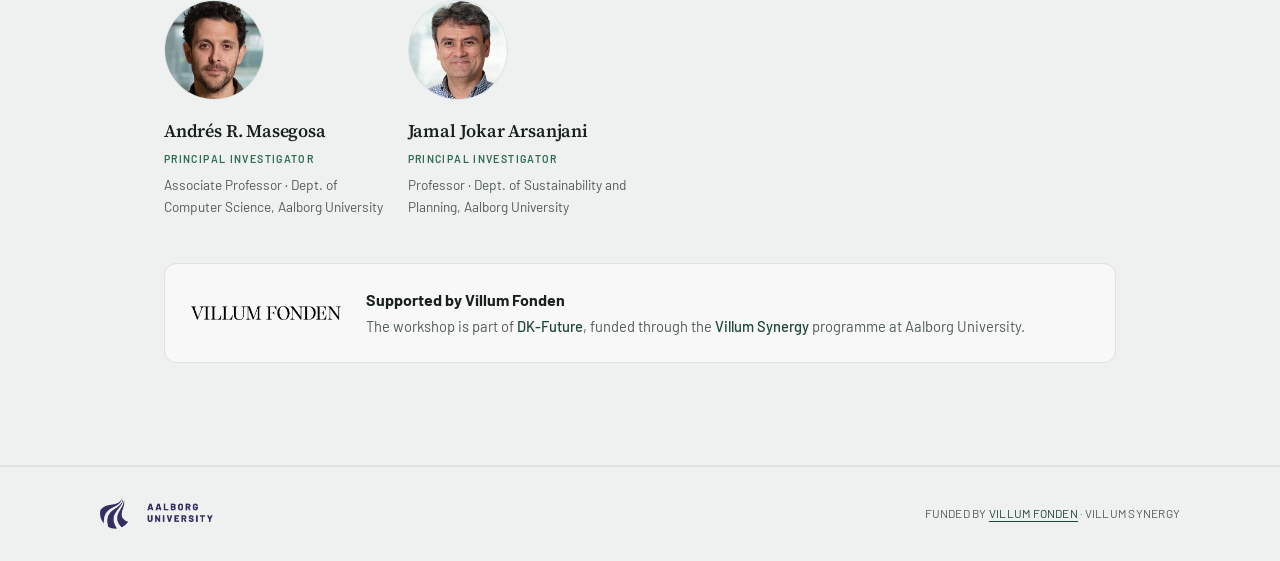
==== commit 1304efed: "Show only Andres and Jamal as workshop organisers Matches the contact line above the grid, which nam" ====
--- a/workshop-2026-08.html
+++ b/workshop-2026-08.html
@@ -10,7 +10,7 @@
   <meta property="og:title" content="Danish Land Use Futures under Climate Change — DK-Future Workshop" />
   <meta property="og:description" content="One-day workshop on land use, climate scenarios, and geospatial modelling in Denmark. 25 August 2026, Aalborg University Copenhagen." />
   <meta property="og:type" content="website" />
-  <meta property="og:url" content="https://dkfuture.dk/workshop-2026-08.html" />
+  <meta property="og:url" content="https://dk-future.github.io/workshop-2026-08.html" />
 
   <link rel="icon" href="assets/favicon.svg" type="image/svg+xml" />
   <link rel="preconnect" href="https://fonts.googleapis.com" />
@@ -437,7 +437,7 @@
       <a href="mailto:jja@plan.aau.dk">Jamal Jokar Arsanjani</a>.
     </p>
     <!-- Names must match assets/people.js exactly; order is respected. -->
-    <div class="team-grid reveal" data-people="Andrés R. Masegosa|Jamal Jokar Arsanjani|Karolina Pantazatou|Albert Alonso"><!-- populated from assets/people.js --></div>
+    <div class="team-grid reveal" data-people="Andrés R. Masegosa|Jamal Jokar Arsanjani"><!-- populated from assets/people.js --></div>
 
     <a class="funding reveal" href="https://villumfonden.dk/da/projekt/dk-future-probabilistic-geospatial-machine-learning-predicting-future-danish-land-use-under" target="_blank" rel="noopener">
       <img class="funding-logo" src="assets/img/villum-logo.png" alt="Villum Fonden" loading="lazy" />
